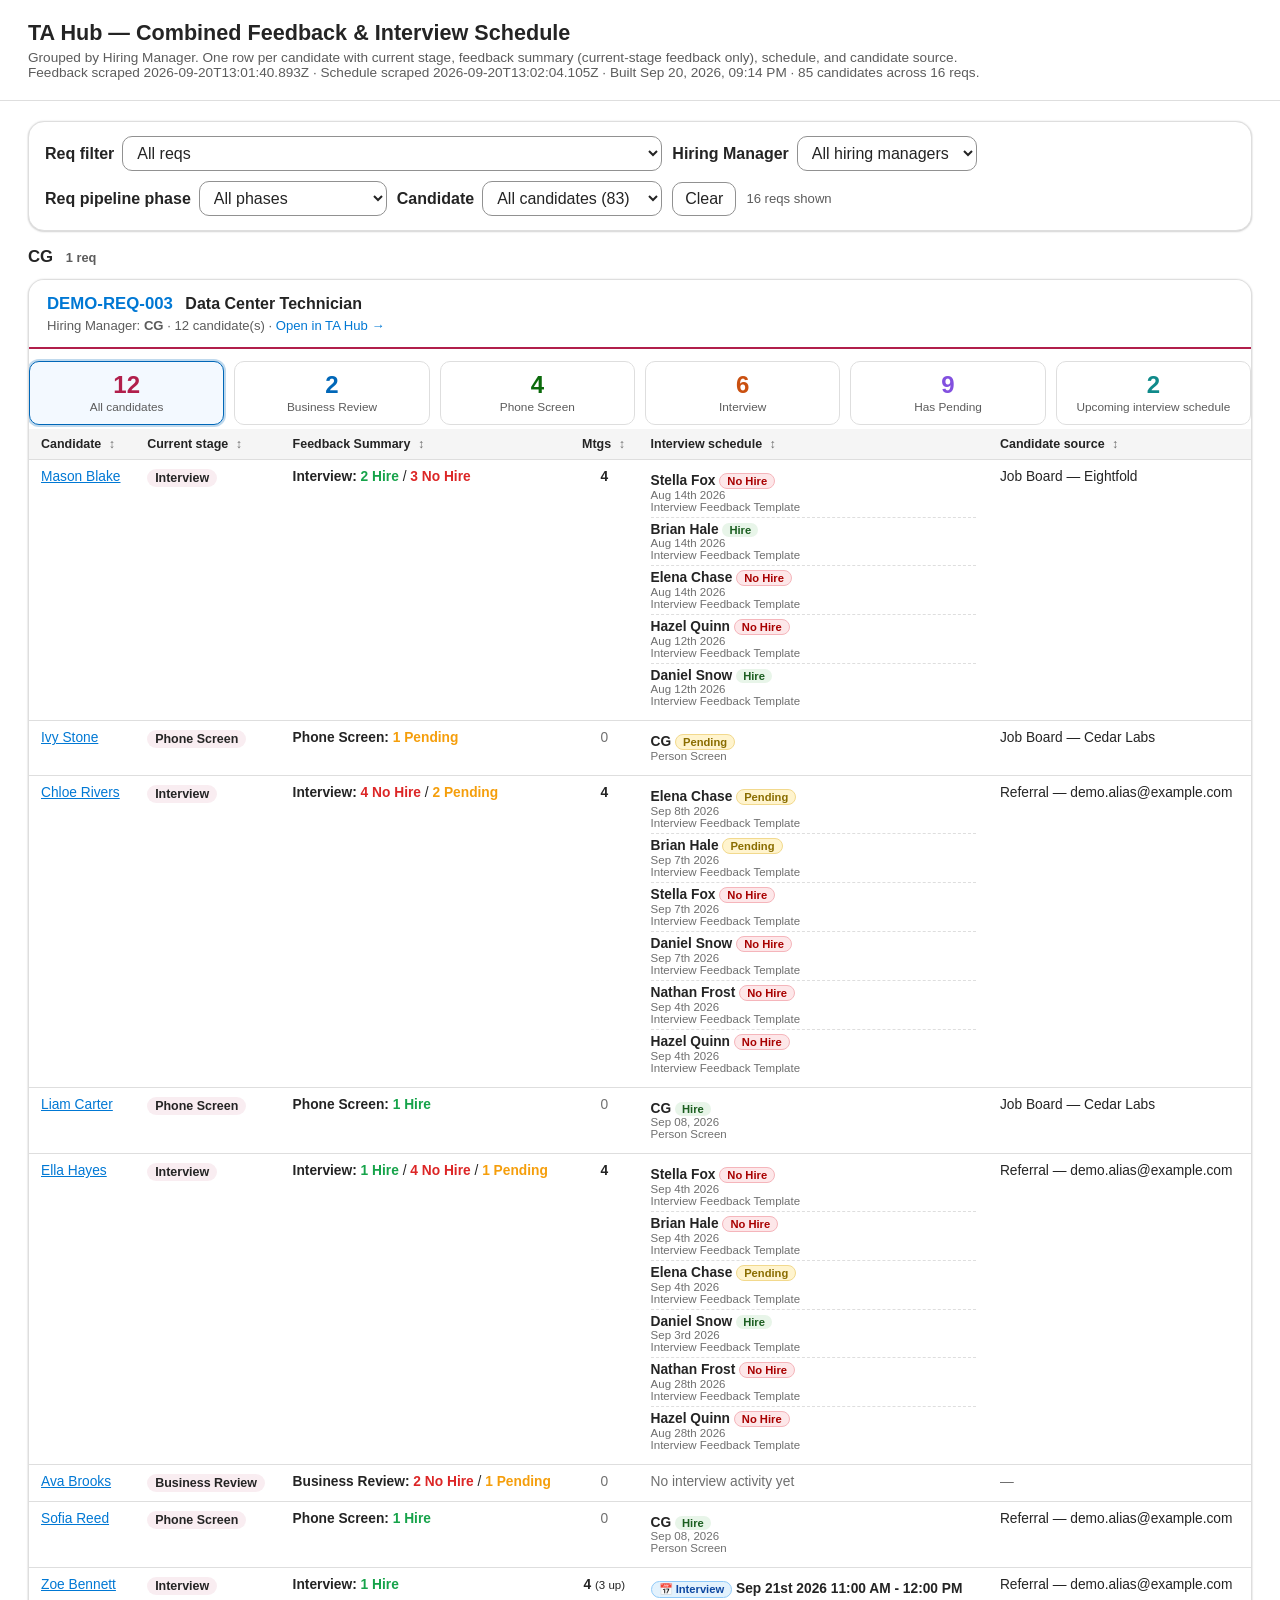
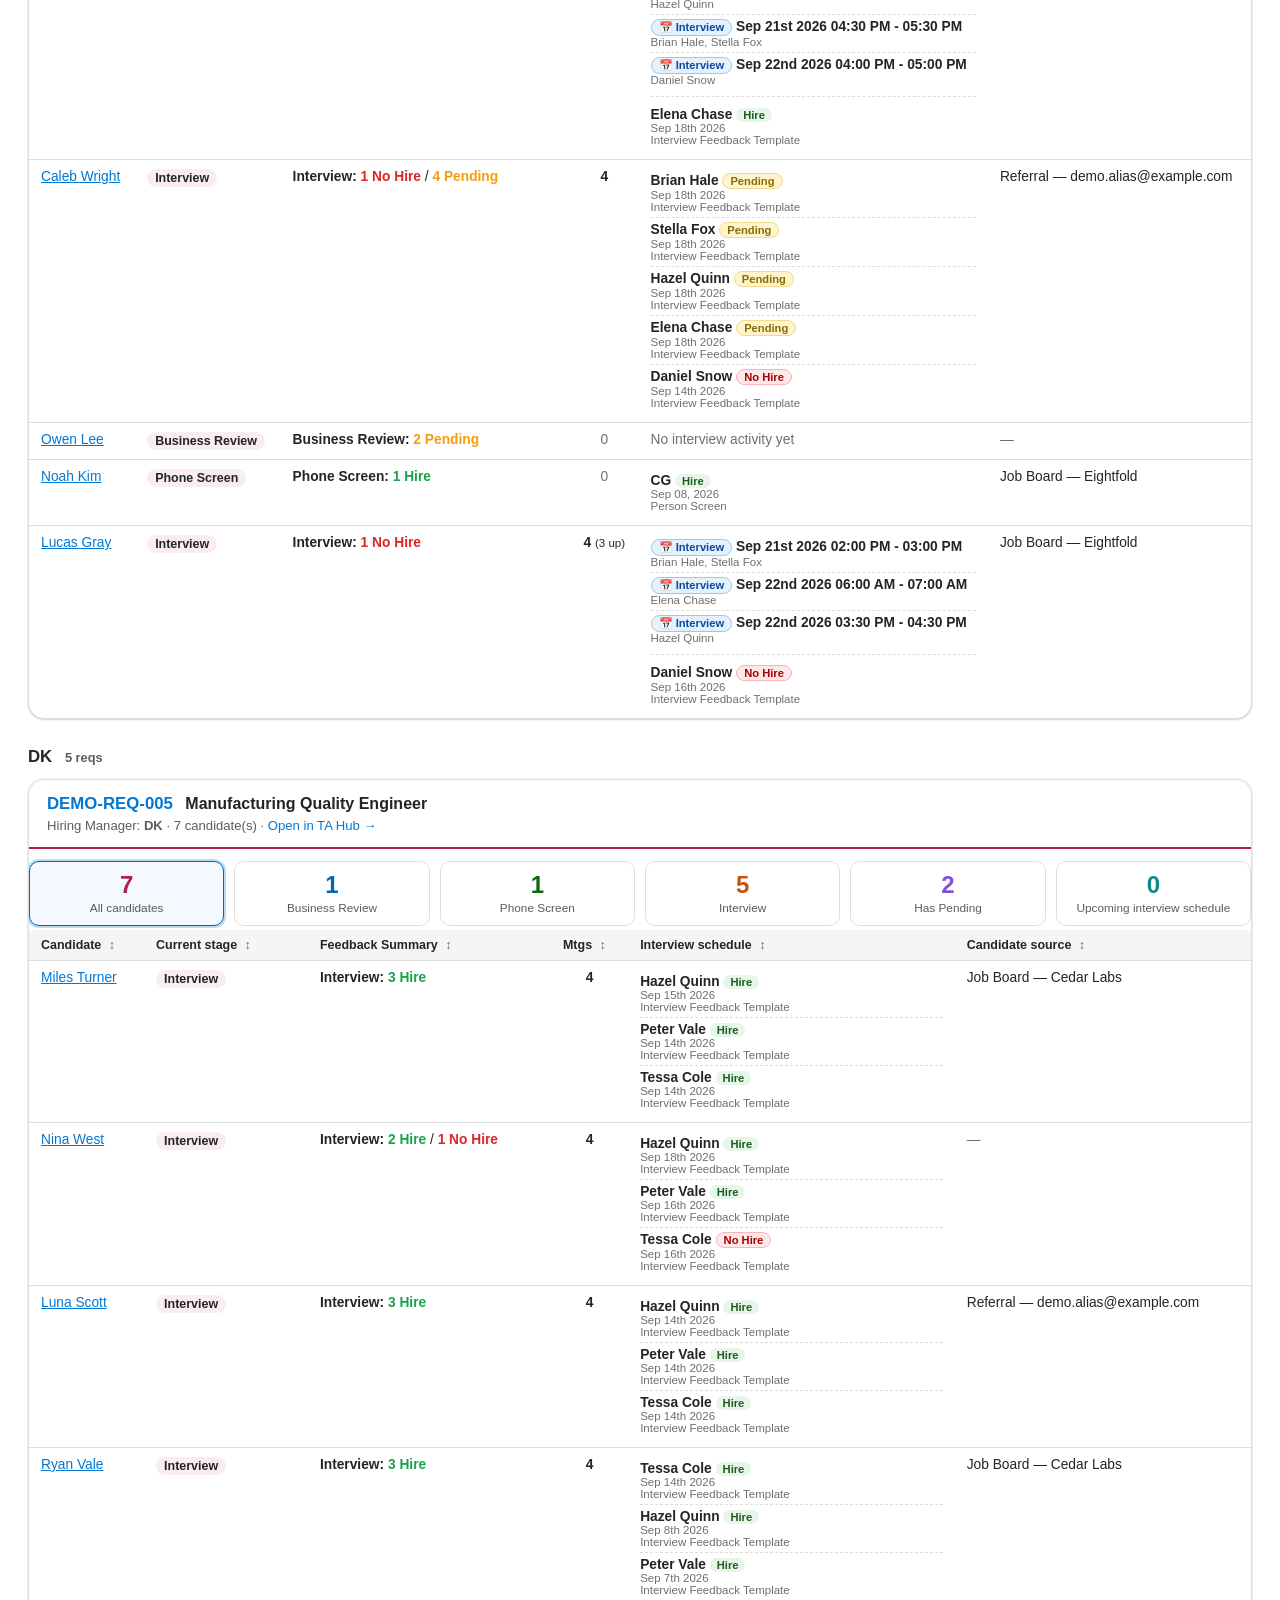
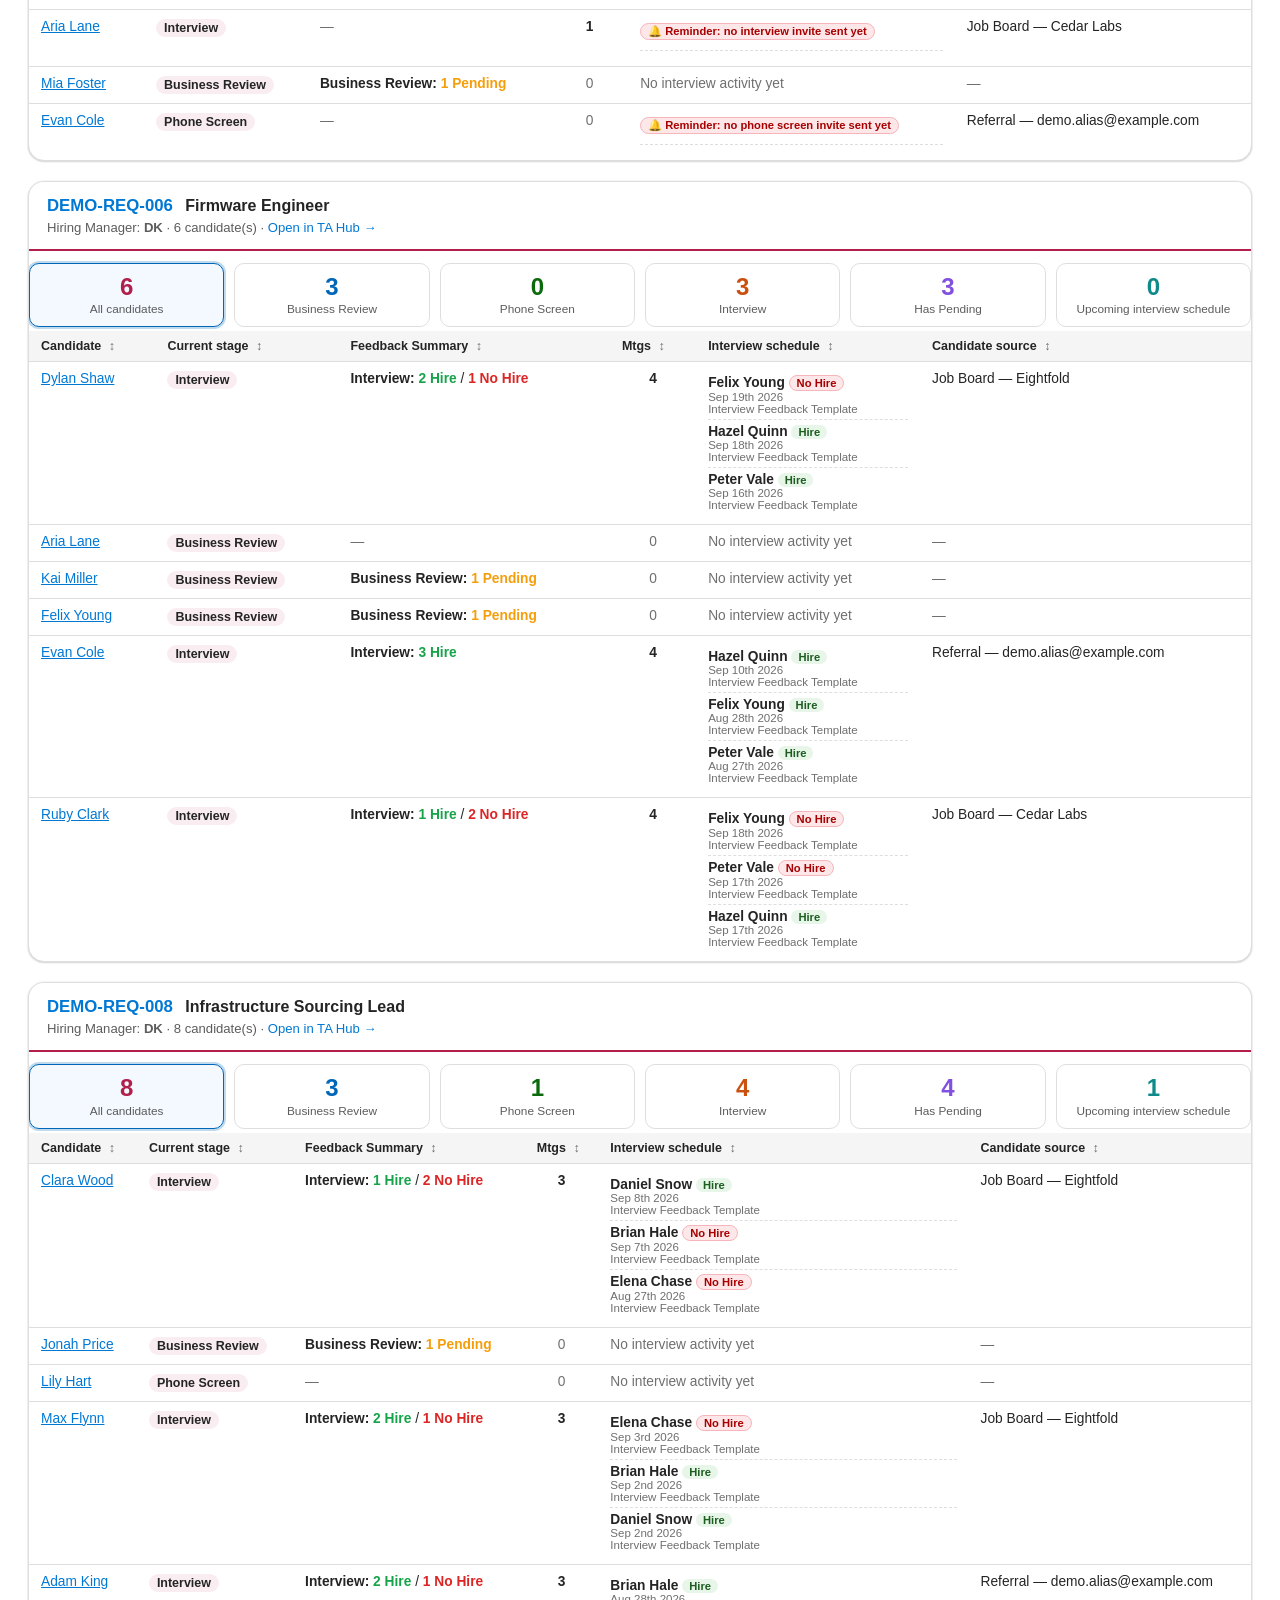
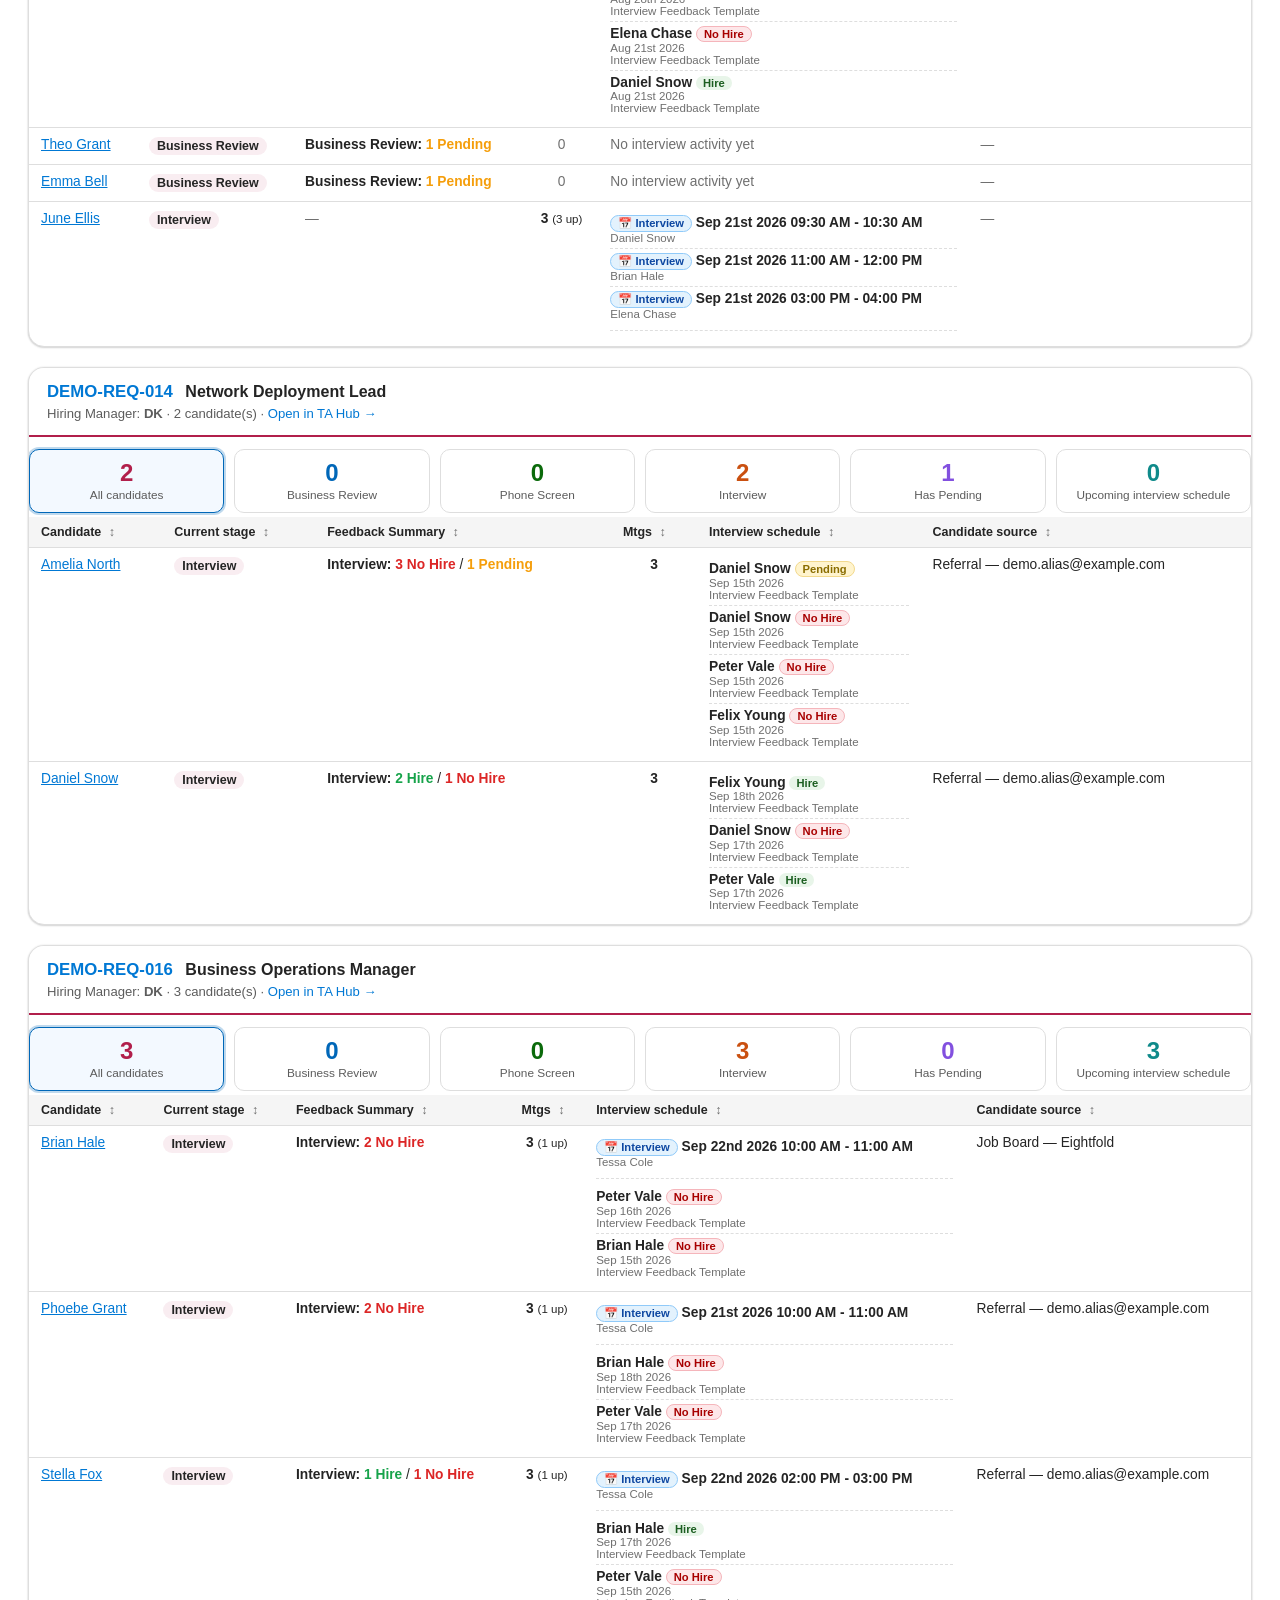
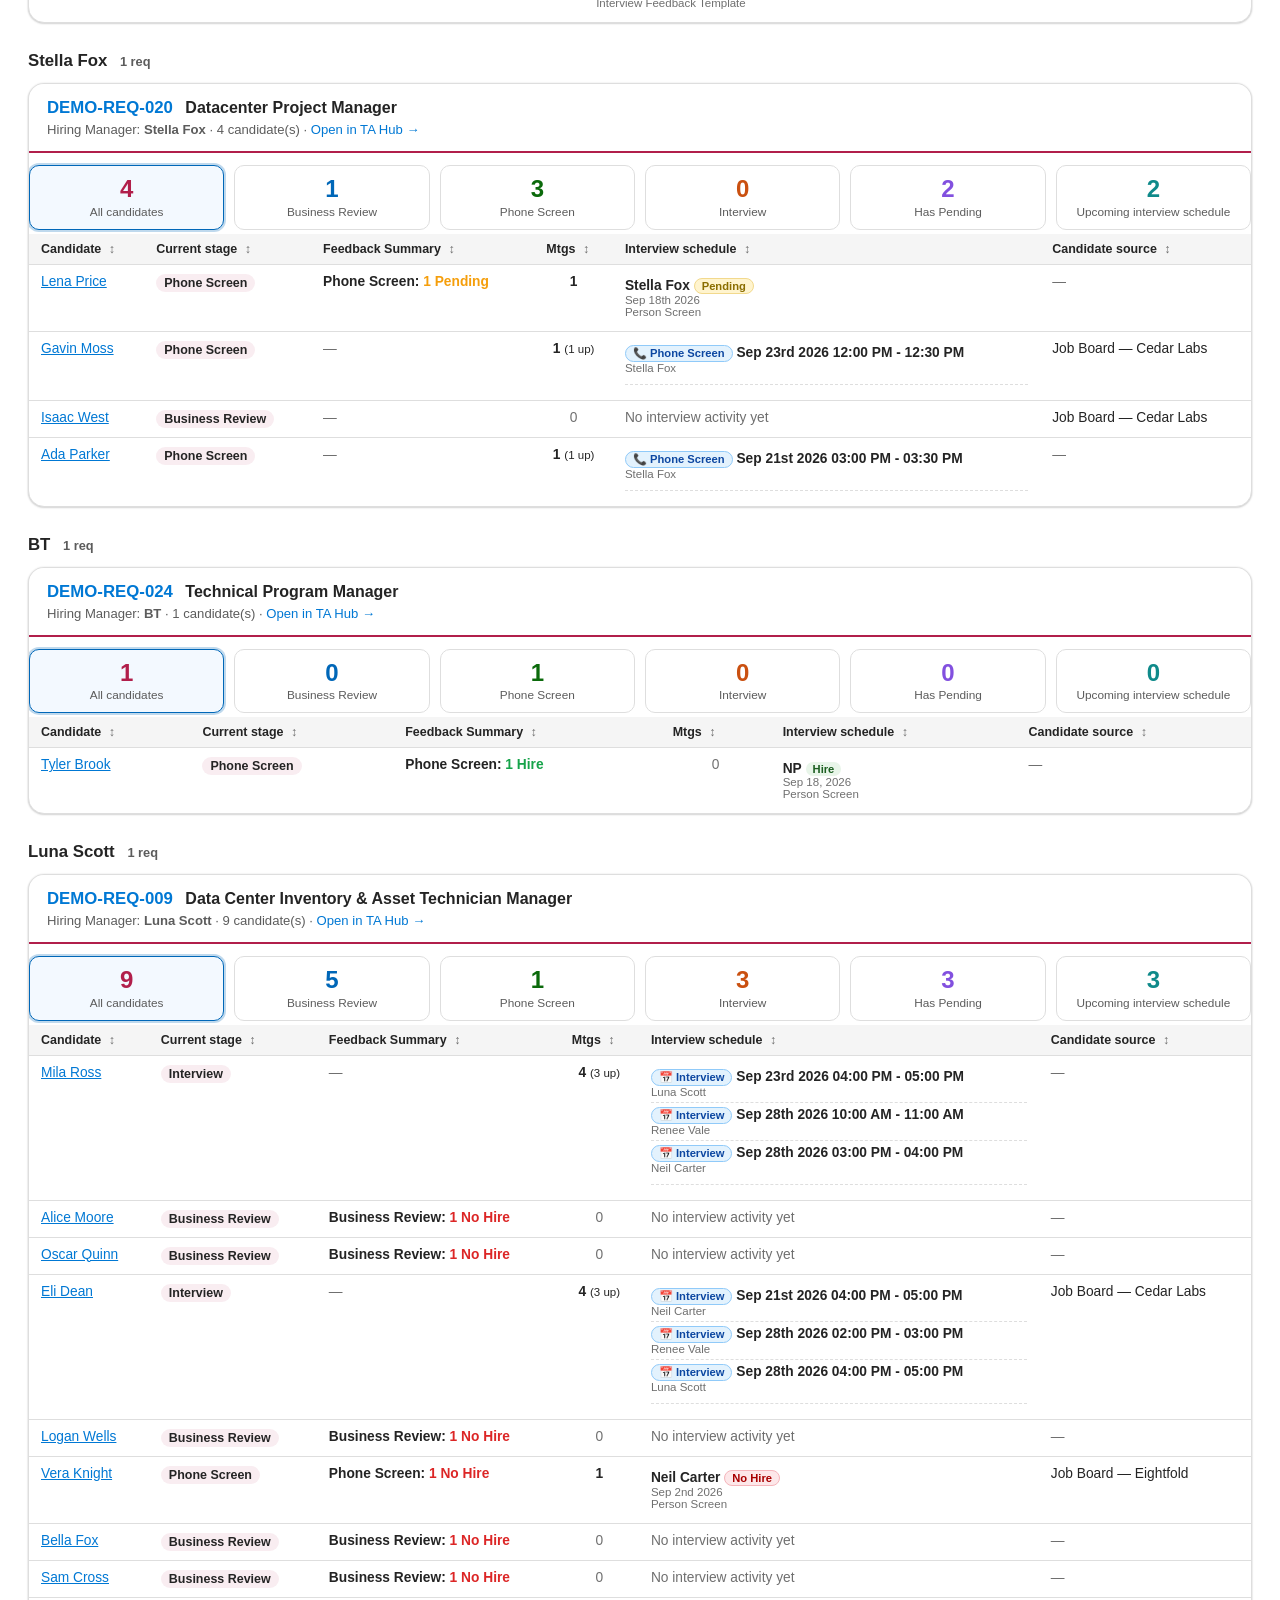
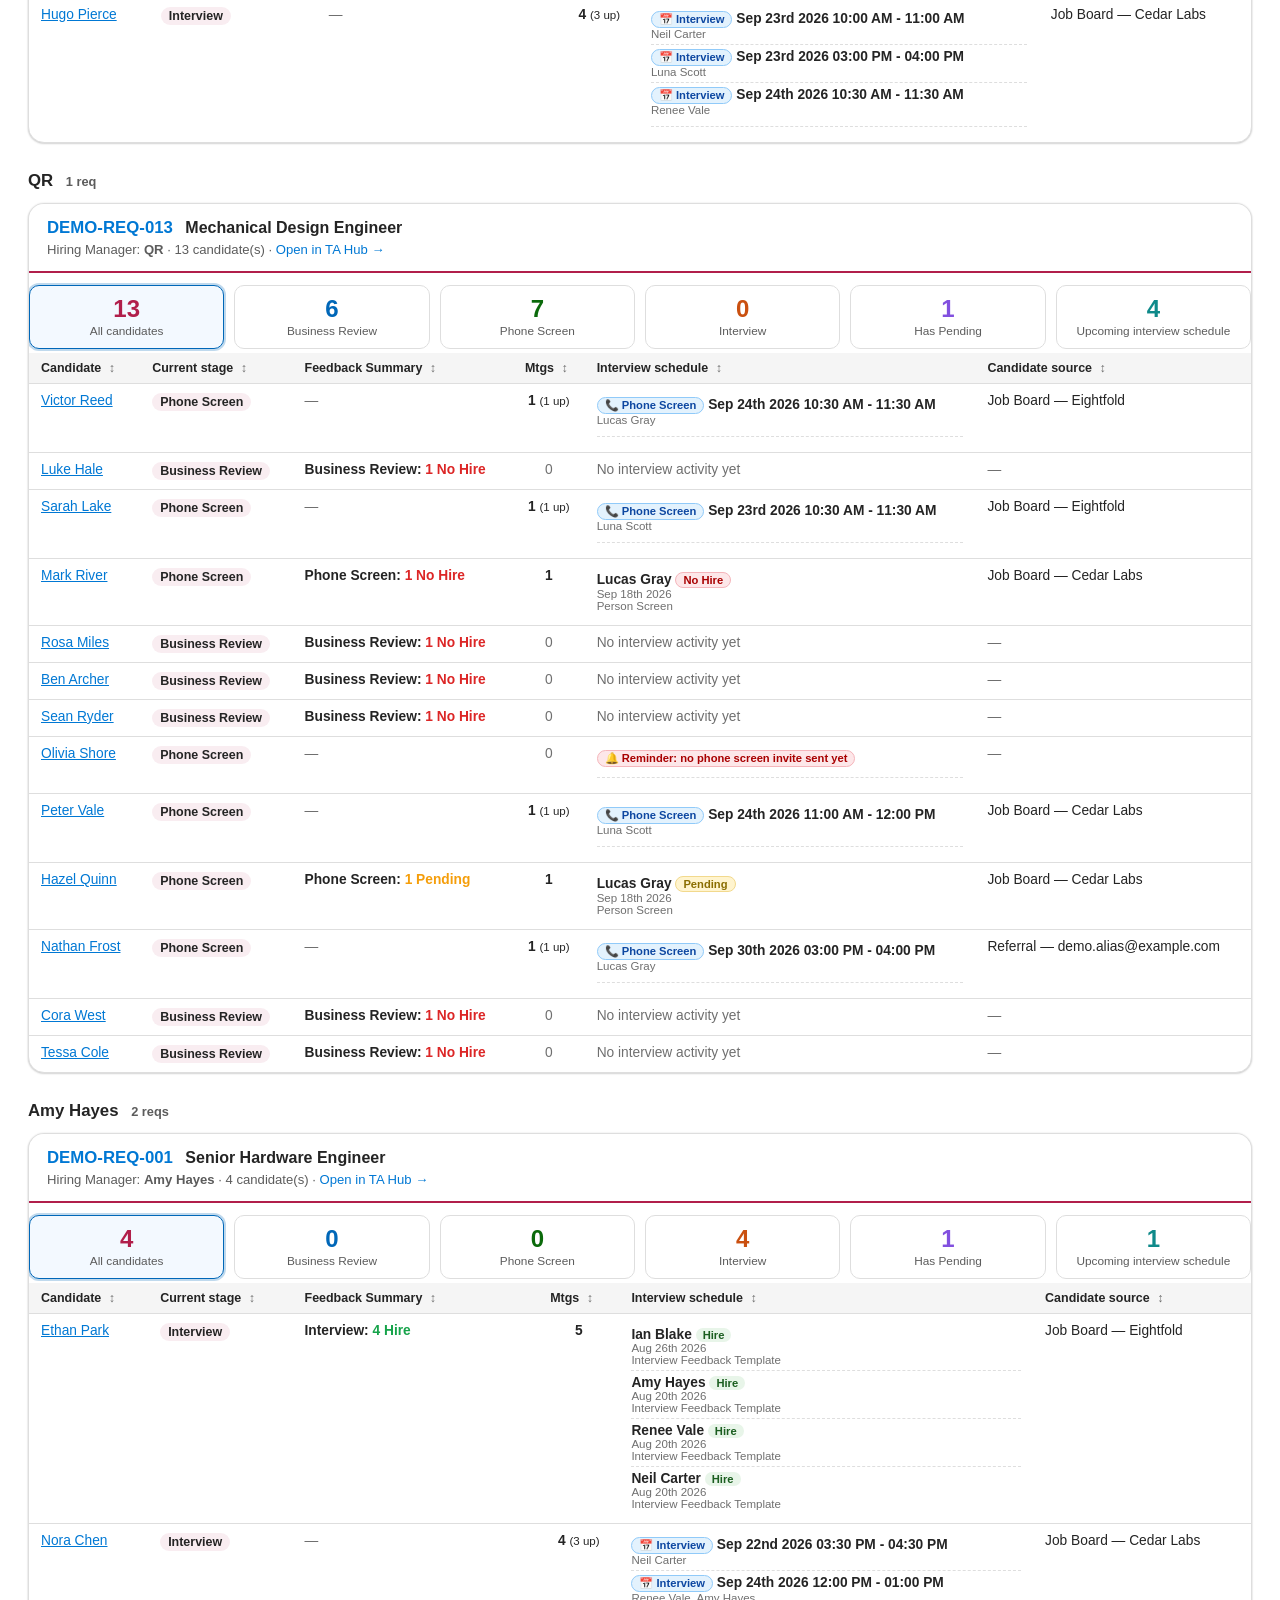
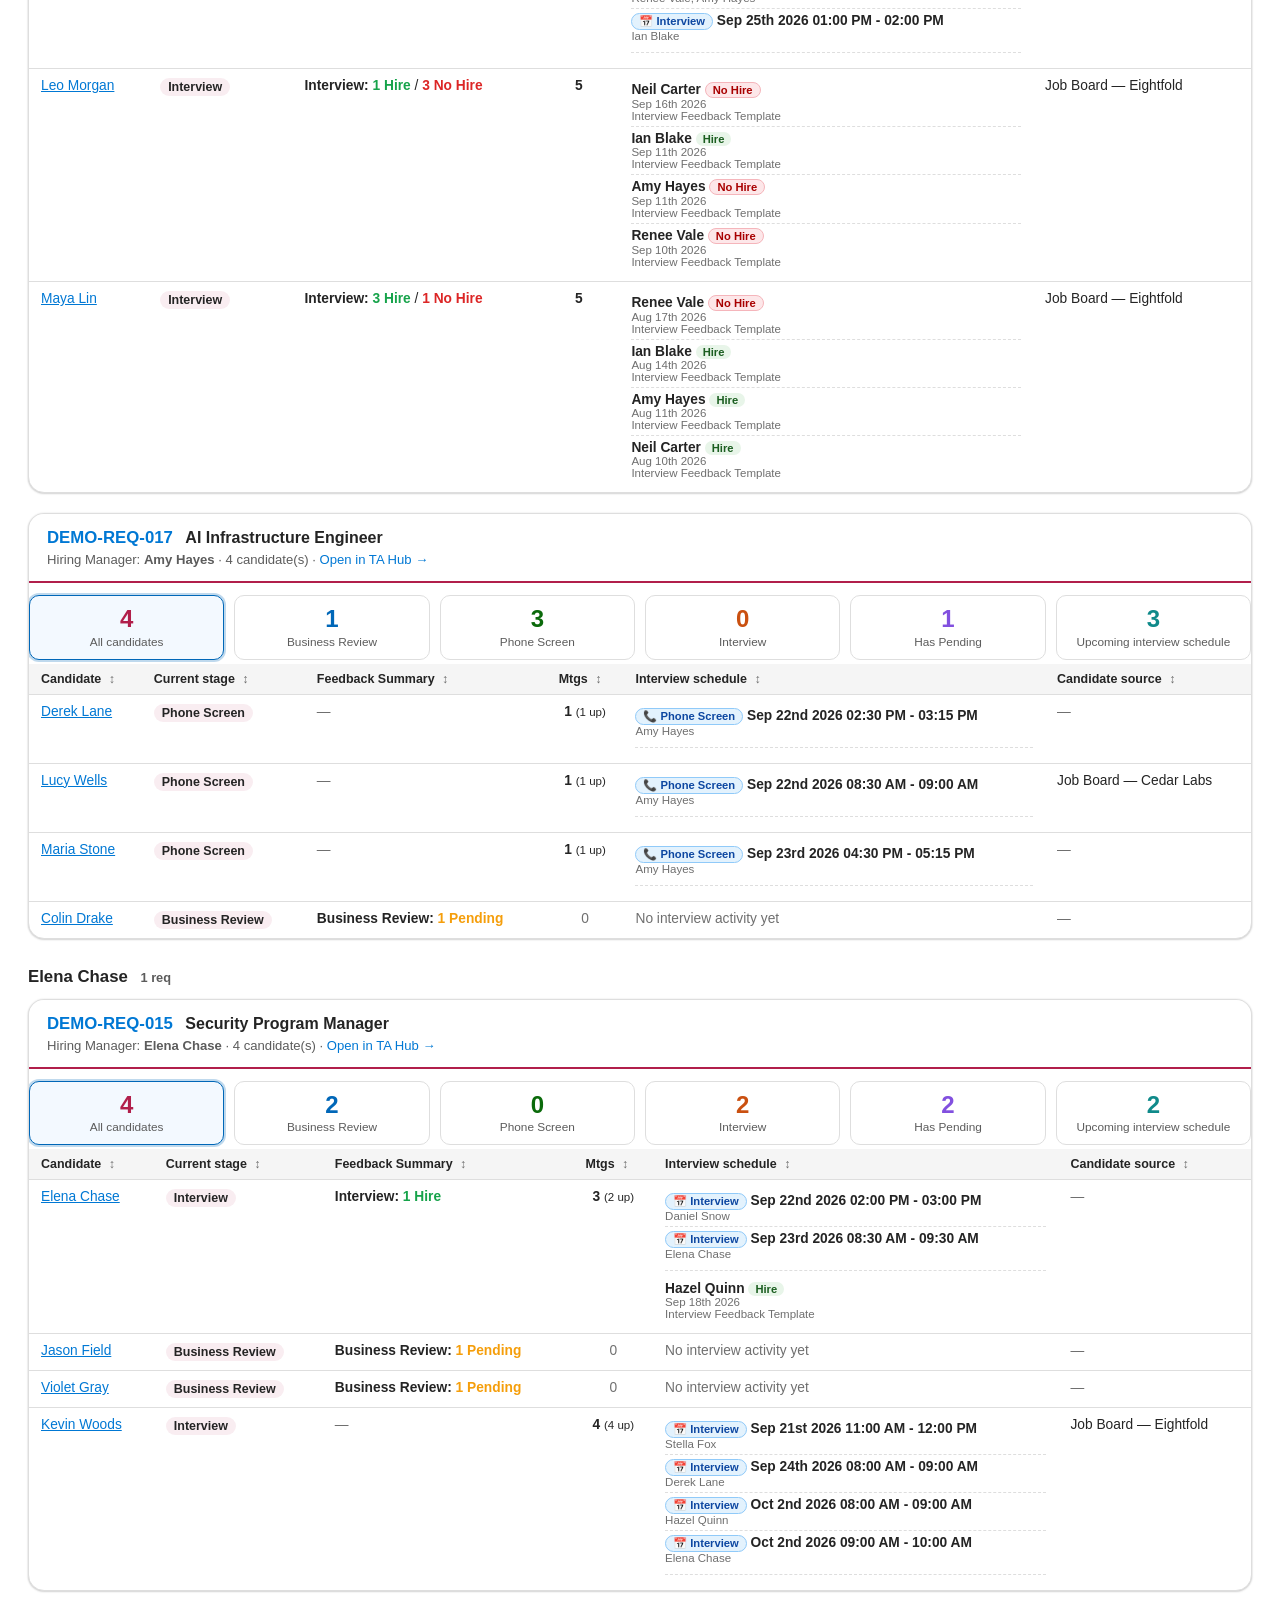
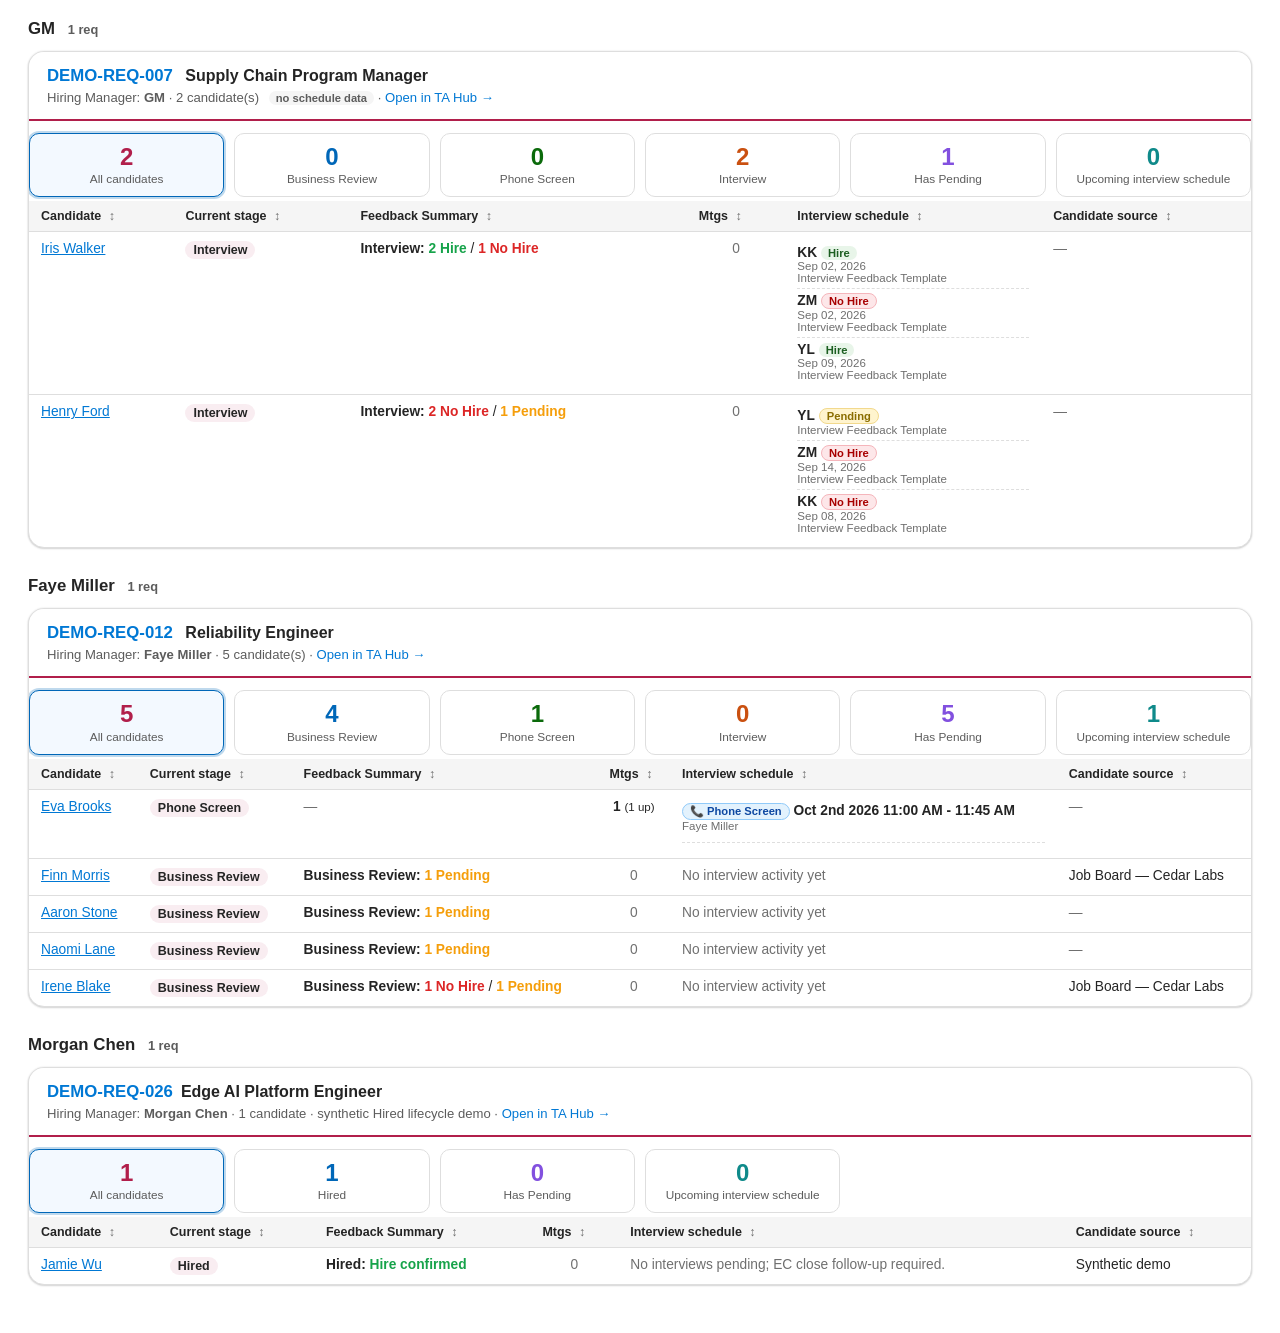
==== combined-feedback-schedule-dashboard.html @ 550f6b75 "HiringHQ TA Hub demo (synthetic data)" ====
<!DOCTYPE html>
<html lang="en"><head>
<meta charset="utf-8">
<meta name="viewport" content="width=device-width">
<script>
// Block accidental touchpad pinch-zoom (Ctrl+wheel); keyboard Ctrl +/- still works.
window.addEventListener('wheel', function(e){ if(e.ctrlKey) e.preventDefault(); }, { passive:false });
window.addEventListener('gesturestart', function(e){ e.preventDefault(); });
</script>
<title>TA Hub — Combined Feedback + Interview Schedule</title>
<style>
  :root {
    color-scheme: light;
    --cp-bg: #ffffff;
    --cp-bg-elevated: #fcfbf8;
    --cp-surface: #ffffff;
    --cp-surface-soft: #f5f5f5;
    --cp-border: #dedede;
    --cp-border-strong: #919191;
    --cp-text: #242424;
    --cp-text-muted: #5c5c5c;
    --cp-text-soft: #6f6f6f;
    --cp-accent: #b11f4b;
    --cp-accent-hover: #9a1a41;
    --cp-accent-soft: rgba(177, 31, 75, 0.08);
    --cp-accent-fg: #ffffff;
    --cp-success: #16a34a;
    --cp-danger: #dc2626;
    --cp-warning: #f59e0b;
    --cp-link: #0078d4;
    --cp-shadow: 0 18px 48px rgba(0, 0, 0, 0.12);
    --cp-overlay: rgba(255, 255, 255, 0.8);
    --cp-panel: rgba(255, 255, 255, 0.86);
    --cp-panel-strong: rgba(255, 255, 255, 0.96);
    --cp-sheen: rgba(255, 255, 255, 0.55);
    --cp-highlight: rgba(177, 31, 75, 0.12);
  }
  html[data-theme="dark"] {
    color-scheme: dark;
    --cp-bg: #3d3b3a;
    --cp-bg-elevated: #343231;
    --cp-surface: #292929;
    --cp-surface-soft: #2e2e2e;
    --cp-border: #474747;
    --cp-border-strong: #5f5f5f;
    --cp-text: #dedede;
    --cp-text-muted: #919191;
    --cp-text-soft: #b0b0b0;
    --cp-accent: #fd8ea1;
    --cp-accent-hover: #fb7b91;
    --cp-accent-soft: rgba(253, 142, 161, 0.14);
    --cp-accent-fg: #1a1a1a;
    --cp-success: #4ade80;
    --cp-danger: #f87171;
    --cp-warning: #fbbf24;
    --cp-link: #4da6ff;
    --cp-shadow: 0 18px 48px rgba(0, 0, 0, 0.32);
    --cp-overlay: rgba(41, 41, 41, 0.88);
    --cp-panel: rgba(41, 41, 41, 0.72);
    --cp-panel-strong: rgba(41, 41, 41, 0.96);
    --cp-sheen: rgba(255, 255, 255, 0.04);
    --cp-highlight: rgba(253, 142, 161, 0.12);
  }
  *{box-sizing:border-box}
  body{margin:0;font-family:"Segoe UI", Aptos, Calibri, -apple-system, BlinkMacSystemFont, sans-serif;color:var(--cp-text);background:var(--cp-bg);}
  header.top{padding:20px 28px;background:var(--cp-surface);border-bottom:1px solid var(--cp-border);}
  header.top h1{margin:0;font-size:1.35rem;}
  header.top .sub{color:var(--cp-text-muted);font-size:.85rem;margin-top:4px;}
  .legend{display:flex;flex-wrap:wrap;gap:10px;margin-top:12px;}
  .lg{font-size:.8rem;padding:4px 10px;border-radius:0.625rem;border:1px solid var(--cp-border);background:var(--cp-surface);}
  .lg b{margin-left:4px;}
  main{padding:20px 28px;max-width:none;margin:0;}
  .filters{display:flex;align-items:center;gap:10px;margin-bottom:16px;padding:14px 16px;background:var(--cp-surface);border:1px solid var(--cp-border);border-radius:16px;box-shadow:0 0 2px rgba(0,0,0,0.12), 0 1px 2px rgba(0,0,0,0.14);flex-wrap:wrap;}
  .filters label{font-weight:700;color:var(--cp-text);}
  .filter-group{display:inline-flex;align-items:center;gap:8px;white-space:nowrap;}
  .filters select{min-width:180px;max-width:100%;padding:7px 10px;border:1px solid var(--cp-border-strong);border-radius:0.625rem;background:var(--cp-surface);color:var(--cp-text);font:inherit;}
  .filter-clear{padding:7px 12px;border:1px solid var(--cp-border-strong);border-radius:0.625rem;background:var(--cp-surface);color:var(--cp-text);font:inherit;cursor:pointer;}
  .filter-count{color:var(--cp-text-muted);font-size:.82rem;}
  .hm-section{margin-bottom:28px;}
  .hm-section h2{margin:0 0 12px;font-size:1.05rem;color:var(--cp-text);}
  .hm-section h2 span{font-size:.8rem;color:var(--cp-text-muted);font-weight:600;margin-left:8px;}
  .req-card{background:var(--cp-surface);border:1px solid var(--cp-border);border-radius:16px;margin-bottom:20px;overflow:hidden;box-shadow:0 0 2px rgba(0,0,0,0.12), 0 1px 2px rgba(0,0,0,0.14);}
  .req-head{padding:14px 18px;border-bottom:2px solid var(--cp-accent);background:var(--cp-panel-strong);}
  .req-id{font-weight:800;color:var(--cp-link);font-size:1.05rem;margin-right:8px;}
  .req-pos{font-weight:600;}
  .req-meta{color:var(--cp-text-muted);font-size:.82rem;margin-top:4px;}
  .req-meta a{color:var(--cp-link);text-decoration:none;}
  table.cmb{width:100%;border-collapse:collapse;font-size:.86rem;}
  table.cmb th{text-align:left;background:var(--cp-surface-soft);color:var(--cp-text);font-size:.78rem;padding:8px 12px;border-bottom:1px solid var(--cp-border);}
  table.cmb td{padding:9px 12px;border-bottom:1px solid var(--cp-border);vertical-align:top;}
  table.cmb tr:last-child td{border-bottom:none;}
  .sort-btn{appearance:none;border:0;background:transparent;color:inherit;font:inherit;font-weight:700;text-align:left;padding:0;cursor:pointer;}
  .sort-btn:hover,.sort-btn:focus{color:var(--cp-accent);outline:none;}
  .sort-mark{color:var(--cp-text-soft);font-weight:700;margin-left:4px;}
  .sort-btn[aria-sort="ascending"] .sort-mark,.sort-btn[aria-sort="descending"] .sort-mark{color:var(--cp-accent);}
  .stage-pill{display:inline-block;padding:2px 8px;border-radius:0.625rem;background:var(--cp-accent-soft);color:var(--cp-text);font-size:.78rem;font-weight:700;}
  .req-tiles{display:grid;grid-template-columns:repeat(6,1fr);gap:10px;margin:12px 0 4px;}
  .tile{border:1px solid var(--cp-border);border-radius:0.625rem;background:var(--cp-surface);padding:10px 12px;text-align:center;font:inherit;cursor:pointer;transition:box-shadow .12s,border-color .12s,transform .05s;}
  .tile:hover{border-color:var(--cp-text-muted);box-shadow:0 2px 6px rgba(0,0,0,.08);}
  .tile:active{transform:translateY(1px);}
  .tile.is-active{border-color:#0067b8;box-shadow:0 0 0 2px rgba(0,103,184,.25);background:#f3f9ff;}
  .tile-n{font-size:1.5rem;font-weight:800;line-height:1.1;}
  .tile-l{font-size:.74rem;color:var(--cp-text-muted);margin-top:2px;}
  .t-all .tile-n{color:#b11f4b;} .t-br .tile-n{color:#0067b8;} .t-ps .tile-n{color:#0b6a0b;} .t-iv .tile-n{color:#ca5010;} .t-pd .tile-n{color:#8250df;} .t-up .tile-n{color:#0f8a8a;}
  @media (max-width:700px){
    .req-tiles{grid-template-columns:repeat(2,1fr);}
    /* Let the 6-column candidate table scroll horizontally inside its card instead of
       overflowing the whole page; shrink text + padding so more fits on a phone. */
    .req-card{overflow-x:auto;}
    table.cmb{font-size:.78rem;min-width:640px;}
    table.cmb th{padding:6px 8px;}
    table.cmb td{padding:6px 8px;}
    .filters{gap:6px;padding:10px 12px;}
    .filters select{min-width:140px;}
    main{padding:0 8px;}
  }
  .ctr{text-align:center;}
  .muted{color:var(--cp-text-soft);}
  .tiny{font-size:.72rem;}
  a{color:var(--cp-link);}
  .v-hire{color:var(--cp-success);font-weight:700;}
  .v-nohire{color:var(--cp-danger);font-weight:700;}
  .v-pending{color:var(--cp-warning);font-weight:700;}
  .v-check{color:var(--cp-accent);font-weight:700;}
  .badge{display:inline-block;border-radius:0.625rem;padding:1px 7px;font-size:.7rem;font-weight:700;}
  .b-up{background:var(--cp-accent-soft);color:var(--cp-success);}
  .b-past{background:var(--cp-accent-soft);color:var(--cp-warning);}
  .b-pend{background:#fff4ce;color:#8a6d00;border:1px solid #f2d98d;}
  .b-pend-note{color:#8a6d00;font-weight:700;}
  .b-noschd{background:var(--cp-surface-soft);color:var(--cp-text-muted);margin-left:6px;}
  .sch-line{padding:2px 0;}
  .mini-list{list-style:none;margin:0;padding:0;}
  .mini-list li{padding:4px 0;}
  .mini-list li + li{border-top:1px dashed var(--cp-border);}
  .small{font-size:.72rem;}
  .sch-line + .sch-line{border-top:1px dashed var(--cp-border);}
</style></head>
<body>
<header class="top">
  <h1>TA Hub — Combined Feedback &amp; Interview Schedule</h1>
  <div class="sub">Grouped by Hiring Manager. One row per candidate with current stage, feedback summary (current-stage feedback only), schedule, and candidate source.<br>
  Feedback scraped 2026-09-20T13:01:40.893Z · Schedule scraped 2026-09-20T13:02:04.105Z · Built Sep 20, 2026, 09:14 PM · 85 candidates across 16 reqs.</div>
</header>
<main>
  <div class="filters">
    <span class="filter-group"><label for="reqFilter">Req filter</label>
    <select id="reqFilter">
      <option value="all">All reqs</option>
      <option value="DEMO-REQ-001">DEMO-REQ-001 - Senior Hardware Engineer</option><option value="DEMO-REQ-003">DEMO-REQ-003 - Data Center Technician</option><option value="DEMO-REQ-005">DEMO-REQ-005 - Manufacturing Quality Engineer</option><option value="DEMO-REQ-006">DEMO-REQ-006 - Firmware Engineer</option><option value="DEMO-REQ-007">DEMO-REQ-007 - Supply Chain Program Manager</option><option value="DEMO-REQ-008">DEMO-REQ-008 - Infrastructure Sourcing Lead</option><option value="DEMO-REQ-009">DEMO-REQ-009 - Data Center Inventory &amp; Asset Technician Manager</option><option value="DEMO-REQ-012">DEMO-REQ-012 - Reliability Engineer</option><option value="DEMO-REQ-013">DEMO-REQ-013 - Mechanical Design Engineer</option><option value="DEMO-REQ-014">DEMO-REQ-014 - Network Deployment Lead</option><option value="DEMO-REQ-015">DEMO-REQ-015 - Security Program Manager</option><option value="DEMO-REQ-016">DEMO-REQ-016 - Business Operations Manager</option><option value="DEMO-REQ-017">DEMO-REQ-017 - AI Infrastructure Engineer</option><option value="DEMO-REQ-020">DEMO-REQ-020 - Datacenter Project Manager</option><option value="DEMO-REQ-024">DEMO-REQ-024 - Technical Program Manager</option>
      <option value="DEMO-REQ-026">DEMO-REQ-026 - Edge AI Platform Engineer</option>
    </select></span>
    <span class="filter-group"><label for="hmFilter">Hiring Manager</label>
    <select id="hmFilter">
      <option value="all">All hiring managers</option>
      <option value="CG">CG</option><option value="DK">DK</option><option value="Stella Fox">Stella Fox</option><option value="BT">BT</option><option value="Luna Scott">Luna Scott</option><option value="QR">QR</option><option value="Amy Hayes">Amy Hayes</option><option value="Elena Chase">Elena Chase</option><option value="GM">GM</option><option value="Faye Miller">Faye Miller</option>
      <option value="Morgan Chen">Morgan Chen</option>
    </select></span>
    <span class="filter-group"><label for="phaseFilter">Req pipeline phase</label>
    <select id="phaseFilter">
      <option value="">All phases</option>
      <option value="Business Review" data-label="Business Review">Business Review (0)</option>
      <option value="Phone Screen" data-label="Phone Screen">Phone Screen (5)</option>
      <option value="Interview" data-label="Interview">Interview (9)</option>
      <option value="Offer" data-label="Offer">Offer (1)</option>
      <option value="Hired" data-label="Hired">Hired (1)</option>
</select></span>
    <span class="filter-group"><label for="candidateFilter">Candidate</label>
    <select id="candidateFilter">
      <option value="all">All candidates</option>
    </select></span>
    <button type="button" id="candidateClear" class="filter-clear">Clear</button>
    <span class="filter-count" id="filterCount">15 reqs shown</span>
  </div>
<section class="hm-section" data-hm-section="CG">
    <h2>CG <span>1 req</span></h2>
    <section class="req-card" data-req-id="DEMO-REQ-003" data-hm="CG" data-phase="Interview">
    <div class="req-head">
      <div>
        <span class="req-id">DEMO-REQ-003</span>
        <span class="req-pos">Data Center Technician</span>
      </div>
      <div class="req-meta">Hiring Manager: <strong>CG</strong> · 12 candidate(s)
        
        
        · <a href="#demo-link" target="_blank">Open in TA Hub →</a></div>
    </div>
    <div class="req-tiles">
      <button type="button" class="tile t-all is-active" data-filter="all"><div class="tile-n">12</div><div class="tile-l">All candidates</div></button>
      <button type="button" class="tile t-br" data-filter="stage:Business Review"><div class="tile-n">2</div><div class="tile-l">Business Review</div></button>
      <button type="button" class="tile t-ps" data-filter="stage:Phone Screen"><div class="tile-n">4</div><div class="tile-l">Phone Screen</div></button>
      <button type="button" class="tile t-iv" data-filter="stage:Interview"><div class="tile-n">6</div><div class="tile-l">Interview</div></button>
      <button type="button" class="tile t-pd" data-filter="pending"><div class="tile-n">9</div><div class="tile-l">Has Pending</div></button>
      <button type="button" class="tile t-up" data-filter="upcoming" title="Candidates with at least one meeting scheduled in the future"><div class="tile-n">2</div><div class="tile-l">Upcoming interview schedule</div></button>
    </div>
    <table class="cmb">
      <thead><tr>
        <th><button type="button" class="sort-btn" data-sort-key="candidate">Candidate <span class="sort-mark">↕</span></button></th>
        <th><button type="button" class="sort-btn" data-sort-key="stage">Current stage <span class="sort-mark">↕</span></button></th>
        <th><button type="button" class="sort-btn" data-sort-key="feedback">Feedback Summary <span class="sort-mark">↕</span></button></th>
        <th class="ctr"><button type="button" class="sort-btn" data-sort-key="mtgs">Mtgs <span class="sort-mark">↕</span></button></th>
        <th><button type="button" class="sort-btn" data-sort-key="schedule">Interview schedule <span class="sort-mark">↕</span></button></th>
        <th><button type="button" class="sort-btn" data-sort-key="source">Candidate source <span class="sort-mark">↕</span></button></th>
      </tr></thead>
      <tbody><tr data-sort-candidate="Mason Blake" data-sort-stage="Interview" data-stage="Interview" data-has-pending="0" data-awaiting="0" data-upcoming="0" data-sort-feedback="Interview 3 2 0 0" data-sort-mtgs="4" data-sort-schedule="1786687200000" data-sort-source="job board — eightfold">
      <td><a href="#demo-link" target="_blank">Mason Blake</a></td>
      <td><span class="stage-pill">Interview</span></td>
      <td><strong>Interview:</strong> <span class="v-hire">2 Hire</span> / <span class="v-nohire">3 No Hire</span></td>
      <td class="ctr"><strong>4</strong></td>
      <td><ul class="mini-list"><li><strong>Stella Fox</strong> <span class="badge" style="background:#fde7e9;color:#a80000;border:1px solid #f5b5bb;">No Hire</span><div class="muted small">Aug 14th 2026</div><div class="muted small">Interview Feedback Template</div></li><li><strong>Brian Hale</strong> <span class="badge" style="background:#e8f5e9;color:#1b5e20;">Hire</span><div class="muted small">Aug 14th 2026</div><div class="muted small">Interview Feedback Template</div></li><li><strong>Elena Chase</strong> <span class="badge" style="background:#fde7e9;color:#a80000;border:1px solid #f5b5bb;">No Hire</span><div class="muted small">Aug 14th 2026</div><div class="muted small">Interview Feedback Template</div></li><li><strong>Hazel Quinn</strong> <span class="badge" style="background:#fde7e9;color:#a80000;border:1px solid #f5b5bb;">No Hire</span><div class="muted small">Aug 12th 2026</div><div class="muted small">Interview Feedback Template</div></li><li><strong>Daniel Snow</strong> <span class="badge" style="background:#e8f5e9;color:#1b5e20;">Hire</span><div class="muted small">Aug 12th 2026</div><div class="muted small">Interview Feedback Template</div></li></ul></td>
      <td>Job Board — Eightfold</td>
    </tr>
<tr data-sort-candidate="Ivy Stone" data-sort-stage="Phone Screen" data-stage="Phone Screen" data-has-pending="1" data-awaiting="0" data-upcoming="0" data-sort-feedback="Phone Screen 0 0 1 0" data-sort-mtgs="0" data-sort-schedule="0" data-sort-source="job board — linkedin">
      <td><a href="#demo-link" target="_blank">Ivy Stone</a></td>
      <td><span class="stage-pill">Phone Screen</span></td>
      <td><strong>Phone Screen:</strong> <span class="v-pending">1 Pending</span></td>
      <td class="ctr"><span class="muted">0</span></td>
      <td><ul class="mini-list"><li><strong>CG</strong> <span class="badge" style="background:#fff4ce;color:#8a6d00;border:1px solid #f2d98d;">Pending</span><div class="muted small"></div><div class="muted small">Person Screen</div></li></ul></td>
      <td>Job Board — Cedar Labs</td>
    </tr>
<tr data-sort-candidate="Chloe Rivers" data-sort-stage="Interview" data-stage="Interview" data-has-pending="1" data-awaiting="0" data-upcoming="0" data-sort-feedback="Interview 4 0 2 0" data-sort-mtgs="4" data-sort-schedule="1788829200000" data-sort-source="referral demo.alias@example.com">
      <td><a href="#demo-link" target="_blank">Chloe Rivers</a></td>
      <td><span class="stage-pill">Interview</span></td>
      <td><strong>Interview:</strong> <span class="v-nohire">4 No Hire</span> / <span class="v-pending">2 Pending</span></td>
      <td class="ctr"><strong>4</strong></td>
      <td><ul class="mini-list"><li><strong>Elena Chase</strong> <span class="badge" style="background:#fff4ce;color:#8a6d00;border:1px solid #f2d98d;">Pending</span><div class="muted small">Sep 8th 2026</div><div class="muted small">Interview Feedback Template</div></li><li><strong>Brian Hale</strong> <span class="badge" style="background:#fff4ce;color:#8a6d00;border:1px solid #f2d98d;">Pending</span><div class="muted small">Sep 7th 2026</div><div class="muted small">Interview Feedback Template</div></li><li><strong>Stella Fox</strong> <span class="badge" style="background:#fde7e9;color:#a80000;border:1px solid #f5b5bb;">No Hire</span><div class="muted small">Sep 7th 2026</div><div class="muted small">Interview Feedback Template</div></li><li><strong>Daniel Snow</strong> <span class="badge" style="background:#fde7e9;color:#a80000;border:1px solid #f5b5bb;">No Hire</span><div class="muted small">Sep 7th 2026</div><div class="muted small">Interview Feedback Template</div></li><li><strong>Nathan Frost</strong> <span class="badge" style="background:#fde7e9;color:#a80000;border:1px solid #f5b5bb;">No Hire</span><div class="muted small">Sep 4th 2026</div><div class="muted small">Interview Feedback Template</div></li><li><strong>Hazel Quinn</strong> <span class="badge" style="background:#fde7e9;color:#a80000;border:1px solid #f5b5bb;">No Hire</span><div class="muted small">Sep 4th 2026</div><div class="muted small">Interview Feedback Template</div></li></ul></td>
      <td>Referral — demo.alias@example.com</td>
    </tr>
<tr data-sort-candidate="Liam Carter" data-sort-stage="Phone Screen" data-stage="Phone Screen" data-has-pending="0" data-awaiting="0" data-upcoming="0" data-sort-feedback="Phone Screen 0 1 0 0" data-sort-mtgs="0" data-sort-schedule="0" data-sort-source="job board — linkedin">
      <td><a href="#demo-link" target="_blank">Liam Carter</a></td>
      <td><span class="stage-pill">Phone Screen</span></td>
      <td><strong>Phone Screen:</strong> <span class="v-hire">1 Hire</span></td>
      <td class="ctr"><span class="muted">0</span></td>
      <td><ul class="mini-list"><li><strong>CG</strong> <span class="badge" style="background:#e8f5e9;color:#1b5e20;">Hire</span><div class="muted small">Sep 08, 2026</div><div class="muted small">Person Screen</div></li></ul></td>
      <td>Job Board — Cedar Labs</td>
    </tr>
<tr data-sort-candidate="Ella Hayes" data-sort-stage="Interview" data-stage="Interview" data-has-pending="1" data-awaiting="0" data-upcoming="0" data-sort-feedback="Interview 4 1 1 0" data-sort-mtgs="4" data-sort-schedule="1788501600000" data-sort-source="referral demo.alias@example.com">
      <td><a href="#demo-link" target="_blank">Ella Hayes</a></td>
      <td><span class="stage-pill">Interview</span></td>
      <td><strong>Interview:</strong> <span class="v-hire">1 Hire</span> / <span class="v-nohire">4 No Hire</span> / <span class="v-pending">1 Pending</span></td>
      <td class="ctr"><strong>4</strong></td>
      <td><ul class="mini-list"><li><strong>Stella Fox</strong> <span class="badge" style="background:#fde7e9;color:#a80000;border:1px solid #f5b5bb;">No Hire</span><div class="muted small">Sep 4th 2026</div><div class="muted small">Interview Feedback Template</div></li><li><strong>Brian Hale</strong> <span class="badge" style="background:#fde7e9;color:#a80000;border:1px solid #f5b5bb;">No Hire</span><div class="muted small">Sep 4th 2026</div><div class="muted small">Interview Feedback Template</div></li><li><strong>Elena Chase</strong> <span class="badge" style="background:#fff4ce;color:#8a6d00;border:1px solid #f2d98d;">Pending</span><div class="muted small">Sep 4th 2026</div><div class="muted small">Interview Feedback Template</div></li><li><strong>Daniel Snow</strong> <span class="badge" style="background:#e8f5e9;color:#1b5e20;">Hire</span><div class="muted small">Sep 3rd 2026</div><div class="muted small">Interview Feedback Template</div></li><li><strong>Nathan Frost</strong> <span class="badge" style="background:#fde7e9;color:#a80000;border:1px solid #f5b5bb;">No Hire</span><div class="muted small">Aug 28th 2026</div><div class="muted small">Interview Feedback Template</div></li><li><strong>Hazel Quinn</strong> <span class="badge" style="background:#fde7e9;color:#a80000;border:1px solid #f5b5bb;">No Hire</span><div class="muted small">Aug 28th 2026</div><div class="muted small">Interview Feedback Template</div></li></ul></td>
      <td>Referral — demo.alias@example.com</td>
    </tr>
<tr data-sort-candidate="Ava Brooks" data-sort-stage="Business Review" data-stage="Business Review" data-has-pending="1" data-awaiting="0" data-upcoming="0" data-sort-feedback="Business Review 2 0 1 0" data-sort-mtgs="0" data-sort-schedule="0" data-sort-source="zz">
      <td><a href="#demo-link" target="_blank">Ava Brooks</a></td>
      <td><span class="stage-pill">Business Review</span></td>
      <td><strong>Business Review:</strong> <span class="v-nohire">2 No Hire</span> / <span class="v-pending">1 Pending</span></td>
      <td class="ctr"><span class="muted">0</span></td>
      <td><span class="muted">No interview activity yet</span></td>
      <td><span class="muted">—</span></td>
    </tr>
<tr data-sort-candidate="Sofia Reed" data-sort-stage="Phone Screen" data-stage="Phone Screen" data-has-pending="0" data-awaiting="0" data-upcoming="0" data-sort-feedback="Phone Screen 0 1 0 0" data-sort-mtgs="0" data-sort-schedule="0" data-sort-source="referral demo.alias@example.com">
      <td><a href="#demo-link" target="_blank">Sofia Reed</a></td>
      <td><span class="stage-pill">Phone Screen</span></td>
      <td><strong>Phone Screen:</strong> <span class="v-hire">1 Hire</span></td>
      <td class="ctr"><span class="muted">0</span></td>
      <td><ul class="mini-list"><li><strong>CG</strong> <span class="badge" style="background:#e8f5e9;color:#1b5e20;">Hire</span><div class="muted small">Sep 08, 2026</div><div class="muted small">Person Screen</div></li></ul></td>
      <td>Referral — demo.alias@example.com</td>
    </tr>
<tr data-sort-candidate="Zoe Bennett" data-sort-stage="Interview" data-stage="Interview" data-has-pending="0" data-awaiting="0" data-upcoming="1" data-sort-feedback="Interview 0 1 0 0" data-sort-mtgs="4" data-sort-schedule="1789959600000" data-sort-source="referral demo.alias@example.com">
      <td><a href="#demo-link" target="_blank">Zoe Bennett</a></td>
      <td><span class="stage-pill">Interview</span></td>
      <td><strong>Interview:</strong> <span class="v-hire">1 Hire</span></td>
      <td class="ctr"><strong>4</strong> <span class="tiny">(3 up)</span></td>
      <td><ul class="mini-list" style="margin:0 0 6px;padding:0 0 6px;border-bottom:1px dashed var(--cp-border);"><li><span class="badge" style="background:#e3f2fd;color:#0d47a1;border:1px solid #90caf9;">📅 Interview</span> <strong>Sep 21st 2026 11:00 AM - 12:00 PM</strong><div class="muted small">Hazel Quinn</div></li><li><span class="badge" style="background:#e3f2fd;color:#0d47a1;border:1px solid #90caf9;">📅 Interview</span> <strong>Sep 21st 2026 04:30 PM - 05:30 PM</strong><div class="muted small">Brian Hale, Stella Fox</div></li><li><span class="badge" style="background:#e3f2fd;color:#0d47a1;border:1px solid #90caf9;">📅 Interview</span> <strong>Sep 22nd 2026 04:00 PM - 05:00 PM</strong><div class="muted small">Daniel Snow</div></li></ul><ul class="mini-list"><li><strong>Elena Chase</strong> <span class="badge" style="background:#e8f5e9;color:#1b5e20;">Hire</span><div class="muted small">Sep 18th 2026</div><div class="muted small">Interview Feedback Template</div></li></ul></td>
      <td>Referral — demo.alias@example.com</td>
    </tr>
<tr data-sort-candidate="Caleb Wright" data-sort-stage="Interview" data-stage="Interview" data-has-pending="1" data-awaiting="0" data-upcoming="0" data-sort-feedback="Interview 1 0 4 0" data-sort-mtgs="4" data-sort-schedule="1789711200000" data-sort-source="referral demo.alias@example.com">
      <td><a href="#demo-link" target="_blank">Caleb Wright</a></td>
      <td><span class="stage-pill">Interview</span></td>
      <td><strong>Interview:</strong> <span class="v-nohire">1 No Hire</span> / <span class="v-pending">4 Pending</span></td>
      <td class="ctr"><strong>4</strong></td>
      <td><ul class="mini-list"><li><strong>Brian Hale</strong> <span class="badge" style="background:#fff4ce;color:#8a6d00;border:1px solid #f2d98d;">Pending</span><div class="muted small">Sep 18th 2026</div><div class="muted small">Interview Feedback Template</div></li><li><strong>Stella Fox</strong> <span class="badge" style="background:#fff4ce;color:#8a6d00;border:1px solid #f2d98d;">Pending</span><div class="muted small">Sep 18th 2026</div><div class="muted small">Interview Feedback Template</div></li><li><strong>Hazel Quinn</strong> <span class="badge" style="background:#fff4ce;color:#8a6d00;border:1px solid #f2d98d;">Pending</span><div class="muted small">Sep 18th 2026</div><div class="muted small">Interview Feedback Template</div></li><li><strong>Elena Chase</strong> <span class="badge" style="background:#fff4ce;color:#8a6d00;border:1px solid #f2d98d;">Pending</span><div class="muted small">Sep 18th 2026</div><div class="muted small">Interview Feedback Template</div></li><li><strong>Daniel Snow</strong> <span class="badge" style="background:#fde7e9;color:#a80000;border:1px solid #f5b5bb;">No Hire</span><div class="muted small">Sep 14th 2026</div><div class="muted small">Interview Feedback Template</div></li></ul></td>
      <td>Referral — demo.alias@example.com</td>
    </tr>
<tr data-sort-candidate="Owen Lee" data-sort-stage="Business Review" data-stage="Business Review" data-has-pending="1" data-awaiting="0" data-upcoming="0" data-sort-feedback="Business Review 0 0 2 0" data-sort-mtgs="0" data-sort-schedule="0" data-sort-source="zz">
      <td><a href="#demo-link" target="_blank">Owen Lee</a></td>
      <td><span class="stage-pill">Business Review</span></td>
      <td><strong>Business Review:</strong> <span class="v-pending">2 Pending</span></td>
      <td class="ctr"><span class="muted">0</span></td>
      <td><span class="muted">No interview activity yet</span></td>
      <td><span class="muted">—</span></td>
    </tr>
<tr data-sort-candidate="Noah Kim" data-sort-stage="Phone Screen" data-stage="Phone Screen" data-has-pending="0" data-awaiting="0" data-upcoming="0" data-sort-feedback="Phone Screen 0 1 0 0" data-sort-mtgs="0" data-sort-schedule="0" data-sort-source="job board — eightfold">
      <td><a href="#demo-link" target="_blank">Noah Kim</a></td>
      <td><span class="stage-pill">Phone Screen</span></td>
      <td><strong>Phone Screen:</strong> <span class="v-hire">1 Hire</span></td>
      <td class="ctr"><span class="muted">0</span></td>
      <td><ul class="mini-list"><li><strong>CG</strong> <span class="badge" style="background:#e8f5e9;color:#1b5e20;">Hire</span><div class="muted small">Sep 08, 2026</div><div class="muted small">Person Screen</div></li></ul></td>
      <td>Job Board — Eightfold</td>
    </tr>
<tr data-sort-candidate="Lucas Gray" data-sort-stage="Interview" data-stage="Interview" data-has-pending="0" data-awaiting="0" data-upcoming="1" data-sort-feedback="Interview 1 0 0 0" data-sort-mtgs="4" data-sort-schedule="1789970400000" data-sort-source="job board — eightfold">
      <td><a href="#demo-link" target="_blank">Lucas Gray</a></td>
      <td><span class="stage-pill">Interview</span></td>
      <td><strong>Interview:</strong> <span class="v-nohire">1 No Hire</span></td>
      <td class="ctr"><strong>4</strong> <span class="tiny">(3 up)</span></td>
      <td><ul class="mini-list" style="margin:0 0 6px;padding:0 0 6px;border-bottom:1px dashed var(--cp-border);"><li><span class="badge" style="background:#e3f2fd;color:#0d47a1;border:1px solid #90caf9;">📅 Interview</span> <strong>Sep 21st 2026 02:00 PM - 03:00 PM</strong><div class="muted small">Brian Hale, Stella Fox</div></li><li><span class="badge" style="background:#e3f2fd;color:#0d47a1;border:1px solid #90caf9;">📅 Interview</span> <strong>Sep 22nd 2026 06:00 AM - 07:00 AM</strong><div class="muted small">Elena Chase</div></li><li><span class="badge" style="background:#e3f2fd;color:#0d47a1;border:1px solid #90caf9;">📅 Interview</span> <strong>Sep 22nd 2026 03:30 PM - 04:30 PM</strong><div class="muted small">Hazel Quinn</div></li></ul><ul class="mini-list"><li><strong>Daniel Snow</strong> <span class="badge" style="background:#fde7e9;color:#a80000;border:1px solid #f5b5bb;">No Hire</span><div class="muted small">Sep 16th 2026</div><div class="muted small">Interview Feedback Template</div></li></ul></td>
      <td>Job Board — Eightfold</td>
    </tr></tbody>
    </table>
  </section>
  </section>
<section class="hm-section" data-hm-section="DK">
    <h2>DK <span>5 reqs</span></h2>
    <section class="req-card" data-req-id="DEMO-REQ-005" data-hm="DK" data-phase="Interview">
    <div class="req-head">
      <div>
        <span class="req-id">DEMO-REQ-005</span>
        <span class="req-pos">Manufacturing Quality Engineer</span>
      </div>
      <div class="req-meta">Hiring Manager: <strong>DK</strong> · 7 candidate(s)
        
        
        · <a href="#demo-link" target="_blank">Open in TA Hub →</a></div>
    </div>
    <div class="req-tiles">
      <button type="button" class="tile t-all is-active" data-filter="all"><div class="tile-n">7</div><div class="tile-l">All candidates</div></button>
      <button type="button" class="tile t-br" data-filter="stage:Business Review"><div class="tile-n">1</div><div class="tile-l">Business Review</div></button>
      <button type="button" class="tile t-ps" data-filter="stage:Phone Screen"><div class="tile-n">1</div><div class="tile-l">Phone Screen</div></button>
      <button type="button" class="tile t-iv" data-filter="stage:Interview"><div class="tile-n">5</div><div class="tile-l">Interview</div></button>
      <button type="button" class="tile t-pd" data-filter="pending"><div class="tile-n">2</div><div class="tile-l">Has Pending</div></button>
      <button type="button" class="tile t-up" data-filter="upcoming" title="Candidates with at least one meeting scheduled in the future"><div class="tile-n">0</div><div class="tile-l">Upcoming interview schedule</div></button>
    </div>
    <table class="cmb">
      <thead><tr>
        <th><button type="button" class="sort-btn" data-sort-key="candidate">Candidate <span class="sort-mark">↕</span></button></th>
        <th><button type="button" class="sort-btn" data-sort-key="stage">Current stage <span class="sort-mark">↕</span></button></th>
        <th><button type="button" class="sort-btn" data-sort-key="feedback">Feedback Summary <span class="sort-mark">↕</span></button></th>
        <th class="ctr"><button type="button" class="sort-btn" data-sort-key="mtgs">Mtgs <span class="sort-mark">↕</span></button></th>
        <th><button type="button" class="sort-btn" data-sort-key="schedule">Interview schedule <span class="sort-mark">↕</span></button></th>
        <th><button type="button" class="sort-btn" data-sort-key="source">Candidate source <span class="sort-mark">↕</span></button></th>
      </tr></thead>
      <tbody><tr data-sort-candidate="Miles Turner" data-sort-stage="Interview" data-stage="Interview" data-has-pending="0" data-awaiting="0" data-upcoming="0" data-sort-feedback="Interview 0 3 0 0" data-sort-mtgs="4" data-sort-schedule="1789452000000" data-sort-source="job board — linkedin">
      <td><a href="#demo-link" target="_blank">Miles Turner</a></td>
      <td><span class="stage-pill">Interview</span></td>
      <td><strong>Interview:</strong> <span class="v-hire">3 Hire</span></td>
      <td class="ctr"><strong>4</strong></td>
      <td><ul class="mini-list"><li><strong>Hazel Quinn</strong> <span class="badge" style="background:#e8f5e9;color:#1b5e20;">Hire</span><div class="muted small">Sep 15th 2026</div><div class="muted small">Interview Feedback Template</div></li><li><strong>Peter Vale</strong> <span class="badge" style="background:#e8f5e9;color:#1b5e20;">Hire</span><div class="muted small">Sep 14th 2026</div><div class="muted small">Interview Feedback Template</div></li><li><strong>Tessa Cole</strong> <span class="badge" style="background:#e8f5e9;color:#1b5e20;">Hire</span><div class="muted small">Sep 14th 2026</div><div class="muted small">Interview Feedback Template</div></li></ul></td>
      <td>Job Board — Cedar Labs</td>
    </tr>
<tr data-sort-candidate="Nina West" data-sort-stage="Interview" data-stage="Interview" data-has-pending="0" data-awaiting="0" data-upcoming="0" data-sort-feedback="Interview 1 2 0 0" data-sort-mtgs="4" data-sort-schedule="1789714800000" data-sort-source="zz">
      <td><a href="#demo-link" target="_blank">Nina West</a></td>
      <td><span class="stage-pill">Interview</span></td>
      <td><strong>Interview:</strong> <span class="v-hire">2 Hire</span> / <span class="v-nohire">1 No Hire</span></td>
      <td class="ctr"><strong>4</strong></td>
      <td><ul class="mini-list"><li><strong>Hazel Quinn</strong> <span class="badge" style="background:#e8f5e9;color:#1b5e20;">Hire</span><div class="muted small">Sep 18th 2026</div><div class="muted small">Interview Feedback Template</div></li><li><strong>Peter Vale</strong> <span class="badge" style="background:#e8f5e9;color:#1b5e20;">Hire</span><div class="muted small">Sep 16th 2026</div><div class="muted small">Interview Feedback Template</div></li><li><strong>Tessa Cole</strong> <span class="badge" style="background:#fde7e9;color:#a80000;border:1px solid #f5b5bb;">No Hire</span><div class="muted small">Sep 16th 2026</div><div class="muted small">Interview Feedback Template</div></li></ul></td>
      <td><span class="muted">—</span></td>
    </tr>
<tr data-sort-candidate="Luna Scott" data-sort-stage="Interview" data-stage="Interview" data-has-pending="0" data-awaiting="0" data-upcoming="0" data-sort-feedback="Interview 0 3 0 0" data-sort-mtgs="4" data-sort-schedule="1789365600000" data-sort-source="referral demo.alias@example.com">
      <td><a href="#demo-link" target="_blank">Luna Scott</a></td>
      <td><span class="stage-pill">Interview</span></td>
      <td><strong>Interview:</strong> <span class="v-hire">3 Hire</span></td>
      <td class="ctr"><strong>4</strong></td>
      <td><ul class="mini-list"><li><strong>Hazel Quinn</strong> <span class="badge" style="background:#e8f5e9;color:#1b5e20;">Hire</span><div class="muted small">Sep 14th 2026</div><div class="muted small">Interview Feedback Template</div></li><li><strong>Peter Vale</strong> <span class="badge" style="background:#e8f5e9;color:#1b5e20;">Hire</span><div class="muted small">Sep 14th 2026</div><div class="muted small">Interview Feedback Template</div></li><li><strong>Tessa Cole</strong> <span class="badge" style="background:#e8f5e9;color:#1b5e20;">Hire</span><div class="muted small">Sep 14th 2026</div><div class="muted small">Interview Feedback Template</div></li></ul></td>
      <td>Referral — demo.alias@example.com</td>
    </tr>
<tr data-sort-candidate="Ryan Vale" data-sort-stage="Interview" data-stage="Interview" data-has-pending="0" data-awaiting="0" data-upcoming="0" data-sort-feedback="Interview 0 3 0 0" data-sort-mtgs="4" data-sort-schedule="1789372800000" data-sort-source="job board — linkedin">
      <td><a href="#demo-link" target="_blank">Ryan Vale</a></td>
      <td><span class="stage-pill">Interview</span></td>
      <td><strong>Interview:</strong> <span class="v-hire">3 Hire</span></td>
      <td class="ctr"><strong>4</strong></td>
      <td><ul class="mini-list"><li><strong>Tessa Cole</strong> <span class="badge" style="background:#e8f5e9;color:#1b5e20;">Hire</span><div class="muted small">Sep 14th 2026</div><div class="muted small">Interview Feedback Template</div></li><li><strong>Hazel Quinn</strong> <span class="badge" style="background:#e8f5e9;color:#1b5e20;">Hire</span><div class="muted small">Sep 8th 2026</div><div class="muted small">Interview Feedback Template</div></li><li><strong>Peter Vale</strong> <span class="badge" style="background:#e8f5e9;color:#1b5e20;">Hire</span><div class="muted small">Sep 7th 2026</div><div class="muted small">Interview Feedback Template</div></li></ul></td>
      <td>Job Board — Cedar Labs</td>
    </tr>
<tr data-sort-candidate="Aria Lane" data-sort-stage="Interview" data-stage="Interview" data-has-pending="1" data-awaiting="0" data-upcoming="0" data-sort-feedback="zz 0 0 0 0" data-sort-mtgs="1" data-sort-schedule="1788490800000" data-sort-source="job board — linkedin">
      <td><a href="#demo-link" target="_blank">Aria Lane</a></td>
      <td><span class="stage-pill">Interview</span></td>
      <td><span class="muted">—</span></td>
      <td class="ctr"><strong>1</strong></td>
      <td><ul class="mini-list" style="margin:0 0 6px;padding:0 0 6px;border-bottom:1px dashed var(--cp-border);"><li><span class="badge" style="background:#fde7e9;color:#a80000;border:1px solid #f5b5bb;">🔔 Reminder: no interview invite sent yet</span></li></ul></td>
      <td>Job Board — Cedar Labs</td>
    </tr>
<tr data-sort-candidate="Mia Foster" data-sort-stage="Business Review" data-stage="Business Review" data-has-pending="1" data-awaiting="0" data-upcoming="0" data-sort-feedback="Business Review 0 0 1 0" data-sort-mtgs="0" data-sort-schedule="0" data-sort-source="zz">
      <td><a href="#demo-link" target="_blank">Mia Foster</a></td>
      <td><span class="stage-pill">Business Review</span></td>
      <td><strong>Business Review:</strong> <span class="v-pending">1 Pending</span></td>
      <td class="ctr"><span class="muted">0</span></td>
      <td><span class="muted">No interview activity yet</span></td>
      <td><span class="muted">—</span></td>
    </tr>
<tr data-sort-candidate="Evan Cole" data-sort-stage="Phone Screen" data-stage="Phone Screen" data-has-pending="1" data-awaiting="0" data-upcoming="0" data-sort-feedback="zz 0 0 0 0" data-sort-mtgs="0" data-sort-schedule="0" data-sort-source="referral demo.alias@example.com">
      <td><a href="#demo-link" target="_blank">Evan Cole</a></td>
      <td><span class="stage-pill">Phone Screen</span></td>
      <td><span class="muted">—</span></td>
      <td class="ctr"><span class="muted">0</span></td>
      <td><ul class="mini-list" style="margin:0 0 6px;padding:0 0 6px;border-bottom:1px dashed var(--cp-border);"><li><span class="badge" style="background:#fde7e9;color:#a80000;border:1px solid #f5b5bb;">🔔 Reminder: no phone screen invite sent yet</span></li></ul></td>
      <td>Referral — demo.alias@example.com</td>
    </tr></tbody>
    </table>
  </section>
<section class="req-card" data-req-id="DEMO-REQ-006" data-hm="DK" data-phase="Interview">
    <div class="req-head">
      <div>
        <span class="req-id">DEMO-REQ-006</span>
        <span class="req-pos">Firmware Engineer</span>
      </div>
      <div class="req-meta">Hiring Manager: <strong>DK</strong> · 6 candidate(s)
        
        
        · <a href="#demo-link" target="_blank">Open in TA Hub →</a></div>
    </div>
    <div class="req-tiles">
      <button type="button" class="tile t-all is-active" data-filter="all"><div class="tile-n">6</div><div class="tile-l">All candidates</div></button>
      <button type="button" class="tile t-br" data-filter="stage:Business Review"><div class="tile-n">3</div><div class="tile-l">Business Review</div></button>
      <button type="button" class="tile t-ps" data-filter="stage:Phone Screen"><div class="tile-n">0</div><div class="tile-l">Phone Screen</div></button>
      <button type="button" class="tile t-iv" data-filter="stage:Interview"><div class="tile-n">3</div><div class="tile-l">Interview</div></button>
      <button type="button" class="tile t-pd" data-filter="pending"><div class="tile-n">3</div><div class="tile-l">Has Pending</div></button>
      <button type="button" class="tile t-up" data-filter="upcoming" title="Candidates with at least one meeting scheduled in the future"><div class="tile-n">0</div><div class="tile-l">Upcoming interview schedule</div></button>
    </div>
    <table class="cmb">
      <thead><tr>
        <th><button type="button" class="sort-btn" data-sort-key="candidate">Candidate <span class="sort-mark">↕</span></button></th>
        <th><button type="button" class="sort-btn" data-sort-key="stage">Current stage <span class="sort-mark">↕</span></button></th>
        <th><button type="button" class="sort-btn" data-sort-key="feedback">Feedback Summary <span class="sort-mark">↕</span></button></th>
        <th class="ctr"><button type="button" class="sort-btn" data-sort-key="mtgs">Mtgs <span class="sort-mark">↕</span></button></th>
        <th><button type="button" class="sort-btn" data-sort-key="schedule">Interview schedule <span class="sort-mark">↕</span></button></th>
        <th><button type="button" class="sort-btn" data-sort-key="source">Candidate source <span class="sort-mark">↕</span></button></th>
      </tr></thead>
      <tbody><tr data-sort-candidate="Dylan Shaw" data-sort-stage="Interview" data-stage="Interview" data-has-pending="0" data-awaiting="0" data-upcoming="0" data-sort-feedback="Interview 1 2 0 0" data-sort-mtgs="4" data-sort-schedule="1789776000000" data-sort-source="job board — eightfold">
      <td><a href="#demo-link" target="_blank">Dylan Shaw</a></td>
      <td><span class="stage-pill">Interview</span></td>
      <td><strong>Interview:</strong> <span class="v-hire">2 Hire</span> / <span class="v-nohire">1 No Hire</span></td>
      <td class="ctr"><strong>4</strong></td>
      <td><ul class="mini-list"><li><strong>Felix Young</strong> <span class="badge" style="background:#fde7e9;color:#a80000;border:1px solid #f5b5bb;">No Hire</span><div class="muted small">Sep 19th 2026</div><div class="muted small">Interview Feedback Template</div></li><li><strong>Hazel Quinn</strong> <span class="badge" style="background:#e8f5e9;color:#1b5e20;">Hire</span><div class="muted small">Sep 18th 2026</div><div class="muted small">Interview Feedback Template</div></li><li><strong>Peter Vale</strong> <span class="badge" style="background:#e8f5e9;color:#1b5e20;">Hire</span><div class="muted small">Sep 16th 2026</div><div class="muted small">Interview Feedback Template</div></li></ul></td>
      <td>Job Board — Eightfold</td>
    </tr>
<tr data-sort-candidate="Aria Lane" data-sort-stage="Business Review" data-stage="Business Review" data-has-pending="1" data-awaiting="0" data-upcoming="0" data-sort-feedback="zz 0 0 0 0" data-sort-mtgs="0" data-sort-schedule="0" data-sort-source="zz">
      <td><a href="#demo-link" target="_blank">Aria Lane</a></td>
      <td><span class="stage-pill">Business Review</span></td>
      <td><span class="muted">—</span></td>
      <td class="ctr"><span class="muted">0</span></td>
      <td><span class="muted">No interview activity yet</span></td>
      <td><span class="muted">—</span></td>
    </tr>
<tr data-sort-candidate="Kai Miller" data-sort-stage="Business Review" data-stage="Business Review" data-has-pending="1" data-awaiting="0" data-upcoming="0" data-sort-feedback="Business Review 0 0 1 0" data-sort-mtgs="0" data-sort-schedule="0" data-sort-source="zz">
      <td><a href="#demo-link" target="_blank">Kai Miller</a></td>
      <td><span class="stage-pill">Business Review</span></td>
      <td><strong>Business Review:</strong> <span class="v-pending">1 Pending</span></td>
      <td class="ctr"><span class="muted">0</span></td>
      <td><span class="muted">No interview activity yet</span></td>
      <td><span class="muted">—</span></td>
    </tr>
<tr data-sort-candidate="Felix Young" data-sort-stage="Business Review" data-stage="Business Review" data-has-pending="1" data-awaiting="0" data-upcoming="0" data-sort-feedback="Business Review 0 0 1 0" data-sort-mtgs="0" data-sort-schedule="0" data-sort-source="zz">
      <td><a href="#demo-link" target="_blank">Felix Young</a></td>
      <td><span class="stage-pill">Business Review</span></td>
      <td><strong>Business Review:</strong> <span class="v-pending">1 Pending</span></td>
      <td class="ctr"><span class="muted">0</span></td>
      <td><span class="muted">No interview activity yet</span></td>
      <td><span class="muted">—</span></td>
    </tr>
<tr data-sort-candidate="Evan Cole" data-sort-stage="Interview" data-stage="Interview" data-has-pending="0" data-awaiting="0" data-upcoming="0" data-sort-feedback="Interview 0 3 0 0" data-sort-mtgs="4" data-sort-schedule="1789009200000" data-sort-source="referral demo.alias@example.com">
      <td><a href="#demo-link" target="_blank">Evan Cole</a></td>
      <td><span class="stage-pill">Interview</span></td>
      <td><strong>Interview:</strong> <span class="v-hire">3 Hire</span></td>
      <td class="ctr"><strong>4</strong></td>
      <td><ul class="mini-list"><li><strong>Hazel Quinn</strong> <span class="badge" style="background:#e8f5e9;color:#1b5e20;">Hire</span><div class="muted small">Sep 10th 2026</div><div class="muted small">Interview Feedback Template</div></li><li><strong>Felix Young</strong> <span class="badge" style="background:#e8f5e9;color:#1b5e20;">Hire</span><div class="muted small">Aug 28th 2026</div><div class="muted small">Interview Feedback Template</div></li><li><strong>Peter Vale</strong> <span class="badge" style="background:#e8f5e9;color:#1b5e20;">Hire</span><div class="muted small">Aug 27th 2026</div><div class="muted small">Interview Feedback Template</div></li></ul></td>
      <td>Referral — demo.alias@example.com</td>
    </tr>
<tr data-sort-candidate="Ruby Clark" data-sort-stage="Interview" data-stage="Interview" data-has-pending="0" data-awaiting="0" data-upcoming="0" data-sort-feedback="Interview 2 1 0 0" data-sort-mtgs="4" data-sort-schedule="1789686000000" data-sort-source="job board — linkedin">
      <td><a href="#demo-link" target="_blank">Ruby Clark</a></td>
      <td><span class="stage-pill">Interview</span></td>
      <td><strong>Interview:</strong> <span class="v-hire">1 Hire</span> / <span class="v-nohire">2 No Hire</span></td>
      <td class="ctr"><strong>4</strong></td>
      <td><ul class="mini-list"><li><strong>Felix Young</strong> <span class="badge" style="background:#fde7e9;color:#a80000;border:1px solid #f5b5bb;">No Hire</span><div class="muted small">Sep 18th 2026</div><div class="muted small">Interview Feedback Template</div></li><li><strong>Peter Vale</strong> <span class="badge" style="background:#fde7e9;color:#a80000;border:1px solid #f5b5bb;">No Hire</span><div class="muted small">Sep 17th 2026</div><div class="muted small">Interview Feedback Template</div></li><li><strong>Hazel Quinn</strong> <span class="badge" style="background:#e8f5e9;color:#1b5e20;">Hire</span><div class="muted small">Sep 17th 2026</div><div class="muted small">Interview Feedback Template</div></li></ul></td>
      <td>Job Board — Cedar Labs</td>
    </tr></tbody>
    </table>
  </section>
<section class="req-card" data-req-id="DEMO-REQ-008" data-hm="DK" data-phase="Interview">
    <div class="req-head">
      <div>
        <span class="req-id">DEMO-REQ-008</span>
        <span class="req-pos">Infrastructure Sourcing Lead</span>
      </div>
      <div class="req-meta">Hiring Manager: <strong>DK</strong> · 8 candidate(s)
        
        
        · <a href="#demo-link" target="_blank">Open in TA Hub →</a></div>
    </div>
    <div class="req-tiles">
      <button type="button" class="tile t-all is-active" data-filter="all"><div class="tile-n">8</div><div class="tile-l">All candidates</div></button>
      <button type="button" class="tile t-br" data-filter="stage:Business Review"><div class="tile-n">3</div><div class="tile-l">Business Review</div></button>
      <button type="button" class="tile t-ps" data-filter="stage:Phone Screen"><div class="tile-n">1</div><div class="tile-l">Phone Screen</div></button>
      <button type="button" class="tile t-iv" data-filter="stage:Interview"><div class="tile-n">4</div><div class="tile-l">Interview</div></button>
      <button type="button" class="tile t-pd" data-filter="pending"><div class="tile-n">4</div><div class="tile-l">Has Pending</div></button>
      <button type="button" class="tile t-up" data-filter="upcoming" title="Candidates with at least one meeting scheduled in the future"><div class="tile-n">1</div><div class="tile-l">Upcoming interview schedule</div></button>
    </div>
    <table class="cmb">
      <thead><tr>
        <th><button type="button" class="sort-btn" data-sort-key="candidate">Candidate <span class="sort-mark">↕</span></button></th>
        <th><button type="button" class="sort-btn" data-sort-key="stage">Current stage <span class="sort-mark">↕</span></button></th>
        <th><button type="button" class="sort-btn" data-sort-key="feedback">Feedback Summary <span class="sort-mark">↕</span></button></th>
        <th class="ctr"><button type="button" class="sort-btn" data-sort-key="mtgs">Mtgs <span class="sort-mark">↕</span></button></th>
        <th><button type="button" class="sort-btn" data-sort-key="schedule">Interview schedule <span class="sort-mark">↕</span></button></th>
        <th><button type="button" class="sort-btn" data-sort-key="source">Candidate source <span class="sort-mark">↕</span></button></th>
      </tr></thead>
      <tbody><tr data-sort-candidate="Clara Wood" data-sort-stage="Interview" data-stage="Interview" data-has-pending="0" data-awaiting="0" data-upcoming="0" data-sort-feedback="Interview 2 1 0 0" data-sort-mtgs="3" data-sort-schedule="1788854400000" data-sort-source="job board — eightfold">
      <td><a href="#demo-link" target="_blank">Clara Wood</a></td>
      <td><span class="stage-pill">Interview</span></td>
      <td><strong>Interview:</strong> <span class="v-hire">1 Hire</span> / <span class="v-nohire">2 No Hire</span></td>
      <td class="ctr"><strong>3</strong></td>
      <td><ul class="mini-list"><li><strong>Daniel Snow</strong> <span class="badge" style="background:#e8f5e9;color:#1b5e20;">Hire</span><div class="muted small">Sep 8th 2026</div><div class="muted small">Interview Feedback Template</div></li><li><strong>Brian Hale</strong> <span class="badge" style="background:#fde7e9;color:#a80000;border:1px solid #f5b5bb;">No Hire</span><div class="muted small">Sep 7th 2026</div><div class="muted small">Interview Feedback Template</div></li><li><strong>Elena Chase</strong> <span class="badge" style="background:#fde7e9;color:#a80000;border:1px solid #f5b5bb;">No Hire</span><div class="muted small">Aug 27th 2026</div><div class="muted small">Interview Feedback Template</div></li></ul></td>
      <td>Job Board — Eightfold</td>
    </tr>
<tr data-sort-candidate="Jonah Price" data-sort-stage="Business Review" data-stage="Business Review" data-has-pending="1" data-awaiting="0" data-upcoming="0" data-sort-feedback="Business Review 0 0 1 0" data-sort-mtgs="0" data-sort-schedule="0" data-sort-source="zz">
      <td><a href="#demo-link" target="_blank">Jonah Price</a></td>
      <td><span class="stage-pill">Business Review</span></td>
      <td><strong>Business Review:</strong> <span class="v-pending">1 Pending</span></td>
      <td class="ctr"><span class="muted">0</span></td>
      <td><span class="muted">No interview activity yet</span></td>
      <td><span class="muted">—</span></td>
    </tr>
<tr data-sort-candidate="Lily Hart" data-sort-stage="Phone Screen" data-stage="Phone Screen" data-has-pending="1" data-awaiting="0" data-upcoming="0" data-sort-feedback="zz 0 0 0 0" data-sort-mtgs="0" data-sort-schedule="0" data-sort-source="zz">
      <td><a href="#demo-link" target="_blank">Lily Hart</a></td>
      <td><span class="stage-pill">Phone Screen</span></td>
      <td><span class="muted">—</span></td>
      <td class="ctr"><span class="muted">0</span></td>
      <td><span class="muted">No interview activity yet</span></td>
      <td><span class="muted">—</span></td>
    </tr>
<tr data-sort-candidate="Max Flynn" data-sort-stage="Interview" data-stage="Interview" data-has-pending="0" data-awaiting="0" data-upcoming="0" data-sort-feedback="Interview 1 2 0 0" data-sort-mtgs="3" data-sort-schedule="1788415200000" data-sort-source="job board — eightfold">
      <td><a href="#demo-link" target="_blank">Max Flynn</a></td>
      <td><span class="stage-pill">Interview</span></td>
      <td><strong>Interview:</strong> <span class="v-hire">2 Hire</span> / <span class="v-nohire">1 No Hire</span></td>
      <td class="ctr"><strong>3</strong></td>
      <td><ul class="mini-list"><li><strong>Elena Chase</strong> <span class="badge" style="background:#fde7e9;color:#a80000;border:1px solid #f5b5bb;">No Hire</span><div class="muted small">Sep 3rd 2026</div><div class="muted small">Interview Feedback Template</div></li><li><strong>Brian Hale</strong> <span class="badge" style="background:#e8f5e9;color:#1b5e20;">Hire</span><div class="muted small">Sep 2nd 2026</div><div class="muted small">Interview Feedback Template</div></li><li><strong>Daniel Snow</strong> <span class="badge" style="background:#e8f5e9;color:#1b5e20;">Hire</span><div class="muted small">Sep 2nd 2026</div><div class="muted small">Interview Feedback Template</div></li></ul></td>
      <td>Job Board — Eightfold</td>
    </tr>
<tr data-sort-candidate="Adam King" data-sort-stage="Interview" data-stage="Interview" data-has-pending="0" data-awaiting="0" data-upcoming="0" data-sort-feedback="Interview 1 2 0 0" data-sort-mtgs="3" data-sort-schedule="1787882400000" data-sort-source="referral demo.alias@example.com">
      <td><a href="#demo-link" target="_blank">Adam King</a></td>
      <td><span class="stage-pill">Interview</span></td>
      <td><strong>Interview:</strong> <span class="v-hire">2 Hire</span> / <span class="v-nohire">1 No Hire</span></td>
      <td class="ctr"><strong>3</strong></td>
      <td><ul class="mini-list"><li><strong>Brian Hale</strong> <span class="badge" style="background:#e8f5e9;color:#1b5e20;">Hire</span><div class="muted small">Aug 28th 2026</div><div class="muted small">Interview Feedback Template</div></li><li><strong>Elena Chase</strong> <span class="badge" style="background:#fde7e9;color:#a80000;border:1px solid #f5b5bb;">No Hire</span><div class="muted small">Aug 21st 2026</div><div class="muted small">Interview Feedback Template</div></li><li><strong>Daniel Snow</strong> <span class="badge" style="background:#e8f5e9;color:#1b5e20;">Hire</span><div class="muted small">Aug 21st 2026</div><div class="muted small">Interview Feedback Template</div></li></ul></td>
      <td>Referral — demo.alias@example.com</td>
    </tr>
<tr data-sort-candidate="Theo Grant" data-sort-stage="Business Review" data-stage="Business Review" data-has-pending="1" data-awaiting="0" data-upcoming="0" data-sort-feedback="Business Review 0 0 1 0" data-sort-mtgs="0" data-sort-schedule="0" data-sort-source="zz">
      <td><a href="#demo-link" target="_blank">Theo Grant</a></td>
      <td><span class="stage-pill">Business Review</span></td>
      <td><strong>Business Review:</strong> <span class="v-pending">1 Pending</span></td>
      <td class="ctr"><span class="muted">0</span></td>
      <td><span class="muted">No interview activity yet</span></td>
      <td><span class="muted">—</span></td>
    </tr>
<tr data-sort-candidate="Emma Bell" data-sort-stage="Business Review" data-stage="Business Review" data-has-pending="1" data-awaiting="0" data-upcoming="0" data-sort-feedback="Business Review 0 0 1 0" data-sort-mtgs="0" data-sort-schedule="0" data-sort-source="zz">
      <td><a href="#demo-link" target="_blank">Emma Bell</a></td>
      <td><span class="stage-pill">Business Review</span></td>
      <td><strong>Business Review:</strong> <span class="v-pending">1 Pending</span></td>
      <td class="ctr"><span class="muted">0</span></td>
      <td><span class="muted">No interview activity yet</span></td>
      <td><span class="muted">—</span></td>
    </tr>
<tr data-sort-candidate="June Ellis" data-sort-stage="Interview" data-stage="Interview" data-has-pending="1" data-awaiting="0" data-upcoming="1" data-sort-feedback="zz 0 0 0 0" data-sort-mtgs="3" data-sort-schedule="1789954200000" data-sort-source="zz">
      <td><a href="#demo-link" target="_blank">June Ellis</a></td>
      <td><span class="stage-pill">Interview</span></td>
      <td><span class="muted">—</span></td>
      <td class="ctr"><strong>3</strong> <span class="tiny">(3 up)</span></td>
      <td><ul class="mini-list" style="margin:0 0 6px;padding:0 0 6px;border-bottom:1px dashed var(--cp-border);"><li><span class="badge" style="background:#e3f2fd;color:#0d47a1;border:1px solid #90caf9;">📅 Interview</span> <strong>Sep 21st 2026 09:30 AM - 10:30 AM</strong><div class="muted small">Daniel Snow</div></li><li><span class="badge" style="background:#e3f2fd;color:#0d47a1;border:1px solid #90caf9;">📅 Interview</span> <strong>Sep 21st 2026 11:00 AM - 12:00 PM</strong><div class="muted small">Brian Hale</div></li><li><span class="badge" style="background:#e3f2fd;color:#0d47a1;border:1px solid #90caf9;">📅 Interview</span> <strong>Sep 21st 2026 03:00 PM - 04:00 PM</strong><div class="muted small">Elena Chase</div></li></ul></td>
      <td><span class="muted">—</span></td>
    </tr></tbody>
    </table>
  </section>
<section class="req-card" data-req-id="DEMO-REQ-014" data-hm="DK" data-phase="Interview">
    <div class="req-head">
      <div>
        <span class="req-id">DEMO-REQ-014</span>
        <span class="req-pos">Network Deployment Lead</span>
      </div>
      <div class="req-meta">Hiring Manager: <strong>DK</strong> · 2 candidate(s)
        
        
        · <a href="#demo-link" target="_blank">Open in TA Hub →</a></div>
    </div>
    <div class="req-tiles">
      <button type="button" class="tile t-all is-active" data-filter="all"><div class="tile-n">2</div><div class="tile-l">All candidates</div></button>
      <button type="button" class="tile t-br" data-filter="stage:Business Review"><div class="tile-n">0</div><div class="tile-l">Business Review</div></button>
      <button type="button" class="tile t-ps" data-filter="stage:Phone Screen"><div class="tile-n">0</div><div class="tile-l">Phone Screen</div></button>
      <button type="button" class="tile t-iv" data-filter="stage:Interview"><div class="tile-n">2</div><div class="tile-l">Interview</div></button>
      <button type="button" class="tile t-pd" data-filter="pending"><div class="tile-n">1</div><div class="tile-l">Has Pending</div></button>
      <button type="button" class="tile t-up" data-filter="upcoming" title="Candidates with at least one meeting scheduled in the future"><div class="tile-n">0</div><div class="tile-l">Upcoming interview schedule</div></button>
    </div>
    <table class="cmb">
      <thead><tr>
        <th><button type="button" class="sort-btn" data-sort-key="candidate">Candidate <span class="sort-mark">↕</span></button></th>
        <th><button type="button" class="sort-btn" data-sort-key="stage">Current stage <span class="sort-mark">↕</span></button></th>
        <th><button type="button" class="sort-btn" data-sort-key="feedback">Feedback Summary <span class="sort-mark">↕</span></button></th>
        <th class="ctr"><button type="button" class="sort-btn" data-sort-key="mtgs">Mtgs <span class="sort-mark">↕</span></button></th>
        <th><button type="button" class="sort-btn" data-sort-key="schedule">Interview schedule <span class="sort-mark">↕</span></button></th>
        <th><button type="button" class="sort-btn" data-sort-key="source">Candidate source <span class="sort-mark">↕</span></button></th>
      </tr></thead>
      <tbody><tr data-sort-candidate="Amelia North" data-sort-stage="Interview" data-stage="Interview" data-has-pending="1" data-awaiting="0" data-upcoming="0" data-sort-feedback="Interview 3 0 1 0" data-sort-mtgs="3" data-sort-schedule="1789455600000" data-sort-source="referral demo.alias@example.com">
      <td><a href="#demo-link" target="_blank">Amelia North</a></td>
      <td><span class="stage-pill">Interview</span></td>
      <td><strong>Interview:</strong> <span class="v-nohire">3 No Hire</span> / <span class="v-pending">1 Pending</span></td>
      <td class="ctr"><strong>3</strong></td>
      <td><ul class="mini-list"><li><strong>Daniel Snow</strong> <span class="badge" style="background:#fff4ce;color:#8a6d00;border:1px solid #f2d98d;">Pending</span><div class="muted small">Sep 15th 2026</div><div class="muted small">Interview Feedback Template</div></li><li><strong>Daniel Snow</strong> <span class="badge" style="background:#fde7e9;color:#a80000;border:1px solid #f5b5bb;">No Hire</span><div class="muted small">Sep 15th 2026</div><div class="muted small">Interview Feedback Template</div></li><li><strong>Peter Vale</strong> <span class="badge" style="background:#fde7e9;color:#a80000;border:1px solid #f5b5bb;">No Hire</span><div class="muted small">Sep 15th 2026</div><div class="muted small">Interview Feedback Template</div></li><li><strong>Felix Young</strong> <span class="badge" style="background:#fde7e9;color:#a80000;border:1px solid #f5b5bb;">No Hire</span><div class="muted small">Sep 15th 2026</div><div class="muted small">Interview Feedback Template</div></li></ul></td>
      <td>Referral — demo.alias@example.com</td>
    </tr>
<tr data-sort-candidate="Daniel Snow" data-sort-stage="Interview" data-stage="Interview" data-has-pending="0" data-awaiting="0" data-upcoming="0" data-sort-feedback="Interview 1 2 0 0" data-sort-mtgs="3" data-sort-schedule="1789689600000" data-sort-source="referral demo.alias@example.com">
      <td><a href="#demo-link" target="_blank">Daniel Snow</a></td>
      <td><span class="stage-pill">Interview</span></td>
      <td><strong>Interview:</strong> <span class="v-hire">2 Hire</span> / <span class="v-nohire">1 No Hire</span></td>
      <td class="ctr"><strong>3</strong></td>
      <td><ul class="mini-list"><li><strong>Felix Young</strong> <span class="badge" style="background:#e8f5e9;color:#1b5e20;">Hire</span><div class="muted small">Sep 18th 2026</div><div class="muted small">Interview Feedback Template</div></li><li><strong>Daniel Snow</strong> <span class="badge" style="background:#fde7e9;color:#a80000;border:1px solid #f5b5bb;">No Hire</span><div class="muted small">Sep 17th 2026</div><div class="muted small">Interview Feedback Template</div></li><li><strong>Peter Vale</strong> <span class="badge" style="background:#e8f5e9;color:#1b5e20;">Hire</span><div class="muted small">Sep 17th 2026</div><div class="muted small">Interview Feedback Template</div></li></ul></td>
      <td>Referral — demo.alias@example.com</td>
    </tr></tbody>
    </table>
  </section>
<section class="req-card" data-req-id="DEMO-REQ-016" data-hm="DK" data-phase="Interview">
    <div class="req-head">
      <div>
        <span class="req-id">DEMO-REQ-016</span>
        <span class="req-pos">Business Operations Manager</span>
      </div>
      <div class="req-meta">Hiring Manager: <strong>DK</strong> · 3 candidate(s)
        
        
        · <a href="#demo-link" target="_blank">Open in TA Hub →</a></div>
    </div>
    <div class="req-tiles">
      <button type="button" class="tile t-all is-active" data-filter="all"><div class="tile-n">3</div><div class="tile-l">All candidates</div></button>
      <button type="button" class="tile t-br" data-filter="stage:Business Review"><div class="tile-n">0</div><div class="tile-l">Business Review</div></button>
      <button type="button" class="tile t-ps" data-filter="stage:Phone Screen"><div class="tile-n">0</div><div class="tile-l">Phone Screen</div></button>
      <button type="button" class="tile t-iv" data-filter="stage:Interview"><div class="tile-n">3</div><div class="tile-l">Interview</div></button>
      <button type="button" class="tile t-pd" data-filter="pending"><div class="tile-n">0</div><div class="tile-l">Has Pending</div></button>
      <button type="button" class="tile t-up" data-filter="upcoming" title="Candidates with at least one meeting scheduled in the future"><div class="tile-n">3</div><div class="tile-l">Upcoming interview schedule</div></button>
    </div>
    <table class="cmb">
      <thead><tr>
        <th><button type="button" class="sort-btn" data-sort-key="candidate">Candidate <span class="sort-mark">↕</span></button></th>
        <th><button type="button" class="sort-btn" data-sort-key="stage">Current stage <span class="sort-mark">↕</span></button></th>
        <th><button type="button" class="sort-btn" data-sort-key="feedback">Feedback Summary <span class="sort-mark">↕</span></button></th>
        <th class="ctr"><button type="button" class="sort-btn" data-sort-key="mtgs">Mtgs <span class="sort-mark">↕</span></button></th>
        <th><button type="button" class="sort-btn" data-sort-key="schedule">Interview schedule <span class="sort-mark">↕</span></button></th>
        <th><button type="button" class="sort-btn" data-sort-key="source">Candidate source <span class="sort-mark">↕</span></button></th>
      </tr></thead>
      <tbody><tr data-sort-candidate="Brian Hale" data-sort-stage="Interview" data-stage="Interview" data-has-pending="0" data-awaiting="0" data-upcoming="1" data-sort-feedback="Interview 2 0 0 0" data-sort-mtgs="3" data-sort-schedule="1790042400000" data-sort-source="job board — eightfold">
      <td><a href="#demo-link" target="_blank">Brian Hale</a></td>
      <td><span class="stage-pill">Interview</span></td>
      <td><strong>Interview:</strong> <span class="v-nohire">2 No Hire</span></td>
      <td class="ctr"><strong>3</strong> <span class="tiny">(1 up)</span></td>
      <td><ul class="mini-list" style="margin:0 0 6px;padding:0 0 6px;border-bottom:1px dashed var(--cp-border);"><li><span class="badge" style="background:#e3f2fd;color:#0d47a1;border:1px solid #90caf9;">📅 Interview</span> <strong>Sep 22nd 2026 10:00 AM - 11:00 AM</strong><div class="muted small">Tessa Cole</div></li></ul><ul class="mini-list"><li><strong>Peter Vale</strong> <span class="badge" style="background:#fde7e9;color:#a80000;border:1px solid #f5b5bb;">No Hire</span><div class="muted small">Sep 16th 2026</div><div class="muted small">Interview Feedback Template</div></li><li><strong>Brian Hale</strong> <span class="badge" style="background:#fde7e9;color:#a80000;border:1px solid #f5b5bb;">No Hire</span><div class="muted small">Sep 15th 2026</div><div class="muted small">Interview Feedback Template</div></li></ul></td>
      <td>Job Board — Eightfold</td>
    </tr>
<tr data-sort-candidate="Phoebe Grant" data-sort-stage="Interview" data-stage="Interview" data-has-pending="0" data-awaiting="0" data-upcoming="1" data-sort-feedback="Interview 2 0 0 0" data-sort-mtgs="3" data-sort-schedule="1789956000000" data-sort-source="referral demo.alias@example.com">
      <td><a href="#demo-link" target="_blank">Phoebe Grant</a></td>
      <td><span class="stage-pill">Interview</span></td>
      <td><strong>Interview:</strong> <span class="v-nohire">2 No Hire</span></td>
      <td class="ctr"><strong>3</strong> <span class="tiny">(1 up)</span></td>
      <td><ul class="mini-list" style="margin:0 0 6px;padding:0 0 6px;border-bottom:1px dashed var(--cp-border);"><li><span class="badge" style="background:#e3f2fd;color:#0d47a1;border:1px solid #90caf9;">📅 Interview</span> <strong>Sep 21st 2026 10:00 AM - 11:00 AM</strong><div class="muted small">Tessa Cole</div></li></ul><ul class="mini-list"><li><strong>Brian Hale</strong> <span class="badge" style="background:#fde7e9;color:#a80000;border:1px solid #f5b5bb;">No Hire</span><div class="muted small">Sep 18th 2026</div><div class="muted small">Interview Feedback Template</div></li><li><strong>Peter Vale</strong> <span class="badge" style="background:#fde7e9;color:#a80000;border:1px solid #f5b5bb;">No Hire</span><div class="muted small">Sep 17th 2026</div><div class="muted small">Interview Feedback Template</div></li></ul></td>
      <td>Referral — demo.alias@example.com</td>
    </tr>
<tr data-sort-candidate="Stella Fox" data-sort-stage="Interview" data-stage="Interview" data-has-pending="0" data-awaiting="0" data-upcoming="1" data-sort-feedback="Interview 1 1 0 0" data-sort-mtgs="3" data-sort-schedule="1790056800000" data-sort-source="referral demo.alias@example.com">
      <td><a href="#demo-link" target="_blank">Stella Fox</a></td>
      <td><span class="stage-pill">Interview</span></td>
      <td><strong>Interview:</strong> <span class="v-hire">1 Hire</span> / <span class="v-nohire">1 No Hire</span></td>
      <td class="ctr"><strong>3</strong> <span class="tiny">(1 up)</span></td>
      <td><ul class="mini-list" style="margin:0 0 6px;padding:0 0 6px;border-bottom:1px dashed var(--cp-border);"><li><span class="badge" style="background:#e3f2fd;color:#0d47a1;border:1px solid #90caf9;">📅 Interview</span> <strong>Sep 22nd 2026 02:00 PM - 03:00 PM</strong><div class="muted small">Tessa Cole</div></li></ul><ul class="mini-list"><li><strong>Brian Hale</strong> <span class="badge" style="background:#e8f5e9;color:#1b5e20;">Hire</span><div class="muted small">Sep 17th 2026</div><div class="muted small">Interview Feedback Template</div></li><li><strong>Peter Vale</strong> <span class="badge" style="background:#fde7e9;color:#a80000;border:1px solid #f5b5bb;">No Hire</span><div class="muted small">Sep 15th 2026</div><div class="muted small">Interview Feedback Template</div></li></ul></td>
      <td>Referral — demo.alias@example.com</td>
    </tr></tbody>
    </table>
  </section>
  </section>
<section class="hm-section" data-hm-section="Stella Fox">
    <h2>Stella Fox <span>1 req</span></h2>
    <section class="req-card" data-req-id="DEMO-REQ-020" data-hm="Stella Fox" data-phase="Phone Screen">
    <div class="req-head">
      <div>
        <span class="req-id">DEMO-REQ-020</span>
        <span class="req-pos">Datacenter Project Manager</span>
      </div>
      <div class="req-meta">Hiring Manager: <strong>Stella Fox</strong> · 4 candidate(s)
        
        
        · <a href="#demo-link" target="_blank">Open in TA Hub →</a></div>
    </div>
    <div class="req-tiles">
      <button type="button" class="tile t-all is-active" data-filter="all"><div class="tile-n">4</div><div class="tile-l">All candidates</div></button>
      <button type="button" class="tile t-br" data-filter="stage:Business Review"><div class="tile-n">1</div><div class="tile-l">Business Review</div></button>
      <button type="button" class="tile t-ps" data-filter="stage:Phone Screen"><div class="tile-n">3</div><div class="tile-l">Phone Screen</div></button>
      <button type="button" class="tile t-iv" data-filter="stage:Interview"><div class="tile-n">0</div><div class="tile-l">Interview</div></button>
      <button type="button" class="tile t-pd" data-filter="pending"><div class="tile-n">2</div><div class="tile-l">Has Pending</div></button>
      <button type="button" class="tile t-up" data-filter="upcoming" title="Candidates with at least one meeting scheduled in the future"><div class="tile-n">2</div><div class="tile-l">Upcoming interview schedule</div></button>
    </div>
    <table class="cmb">
      <thead><tr>
        <th><button type="button" class="sort-btn" data-sort-key="candidate">Candidate <span class="sort-mark">↕</span></button></th>
        <th><button type="button" class="sort-btn" data-sort-key="stage">Current stage <span class="sort-mark">↕</span></button></th>
        <th><button type="button" class="sort-btn" data-sort-key="feedback">Feedback Summary <span class="sort-mark">↕</span></button></th>
        <th class="ctr"><button type="button" class="sort-btn" data-sort-key="mtgs">Mtgs <span class="sort-mark">↕</span></button></th>
        <th><button type="button" class="sort-btn" data-sort-key="schedule">Interview schedule <span class="sort-mark">↕</span></button></th>
        <th><button type="button" class="sort-btn" data-sort-key="source">Candidate source <span class="sort-mark">↕</span></button></th>
      </tr></thead>
      <tbody><tr data-sort-candidate="Lena Price" data-sort-stage="Phone Screen" data-stage="Phone Screen" data-has-pending="1" data-awaiting="0" data-upcoming="0" data-sort-feedback="Phone Screen 0 0 1 0" data-sort-mtgs="1" data-sort-schedule="1789716600000" data-sort-source="zz">
      <td><a href="#demo-link" target="_blank">Lena Price</a></td>
      <td><span class="stage-pill">Phone Screen</span></td>
      <td><strong>Phone Screen:</strong> <span class="v-pending">1 Pending</span></td>
      <td class="ctr"><strong>1</strong></td>
      <td><ul class="mini-list"><li><strong>Stella Fox</strong> <span class="badge" style="background:#fff4ce;color:#8a6d00;border:1px solid #f2d98d;">Pending</span><div class="muted small">Sep 18th 2026</div><div class="muted small">Person Screen</div></li></ul></td>
      <td><span class="muted">—</span></td>
    </tr>
<tr data-sort-candidate="Gavin Moss" data-sort-stage="Phone Screen" data-stage="Phone Screen" data-has-pending="1" data-awaiting="0" data-upcoming="1" data-sort-feedback="zz 0 0 0 0" data-sort-mtgs="1" data-sort-schedule="1790136000000" data-sort-source="job board — linkedin">
      <td><a href="#demo-link" target="_blank">Gavin Moss</a></td>
      <td><span class="stage-pill">Phone Screen</span></td>
      <td><span class="muted">—</span></td>
      <td class="ctr"><strong>1</strong> <span class="tiny">(1 up)</span></td>
      <td><ul class="mini-list" style="margin:0 0 6px;padding:0 0 6px;border-bottom:1px dashed var(--cp-border);"><li><span class="badge" style="background:#e3f2fd;color:#0d47a1;border:1px solid #90caf9;">📞 Phone Screen</span> <strong>Sep 23rd 2026 12:00 PM - 12:30 PM</strong><div class="muted small">Stella Fox</div></li></ul></td>
      <td>Job Board — Cedar Labs</td>
    </tr>
<tr data-sort-candidate="Isaac West" data-sort-stage="Business Review" data-stage="Business Review" data-has-pending="1" data-awaiting="0" data-upcoming="0" data-sort-feedback="zz 0 0 0 0" data-sort-mtgs="0" data-sort-schedule="0" data-sort-source="job board — linkedin">
      <td><a href="#demo-link" target="_blank">Isaac West</a></td>
      <td><span class="stage-pill">Business Review</span></td>
      <td><span class="muted">—</span></td>
      <td class="ctr"><span class="muted">0</span></td>
      <td><span class="muted">No interview activity yet</span></td>
      <td>Job Board — Cedar Labs</td>
    </tr>
<tr data-sort-candidate="Ada Parker" data-sort-stage="Phone Screen" data-stage="Phone Screen" data-has-pending="1" data-awaiting="0" data-upcoming="1" data-sort-feedback="zz 0 0 0 0" data-sort-mtgs="1" data-sort-schedule="1789974000000" data-sort-source="zz">
      <td><a href="#demo-link" target="_blank">Ada Parker</a></td>
      <td><span class="stage-pill">Phone Screen</span></td>
      <td><span class="muted">—</span></td>
      <td class="ctr"><strong>1</strong> <span class="tiny">(1 up)</span></td>
      <td><ul class="mini-list" style="margin:0 0 6px;padding:0 0 6px;border-bottom:1px dashed var(--cp-border);"><li><span class="badge" style="background:#e3f2fd;color:#0d47a1;border:1px solid #90caf9;">📞 Phone Screen</span> <strong>Sep 21st 2026 03:00 PM - 03:30 PM</strong><div class="muted small">Stella Fox</div></li></ul></td>
      <td><span class="muted">—</span></td>
    </tr></tbody>
    </table>
  </section>
  </section>
<section class="hm-section" data-hm-section="BT">
    <h2>BT <span>1 req</span></h2>
    <section class="req-card" data-req-id="DEMO-REQ-024" data-hm="BT" data-phase="Phone Screen">
    <div class="req-head">
      <div>
        <span class="req-id">DEMO-REQ-024</span>
        <span class="req-pos">Technical Program Manager</span>
      </div>
      <div class="req-meta">Hiring Manager: <strong>BT</strong> · 1 candidate(s)
        
        
        · <a href="#demo-link" target="_blank">Open in TA Hub →</a></div>
    </div>
    <div class="req-tiles">
      <button type="button" class="tile t-all is-active" data-filter="all"><div class="tile-n">1</div><div class="tile-l">All candidates</div></button>
      <button type="button" class="tile t-br" data-filter="stage:Business Review"><div class="tile-n">0</div><div class="tile-l">Business Review</div></button>
      <button type="button" class="tile t-ps" data-filter="stage:Phone Screen"><div class="tile-n">1</div><div class="tile-l">Phone Screen</div></button>
      <button type="button" class="tile t-iv" data-filter="stage:Interview"><div class="tile-n">0</div><div class="tile-l">Interview</div></button>
      <button type="button" class="tile t-pd" data-filter="pending"><div class="tile-n">0</div><div class="tile-l">Has Pending</div></button>
      <button type="button" class="tile t-up" data-filter="upcoming" title="Candidates with at least one meeting scheduled in the future"><div class="tile-n">0</div><div class="tile-l">Upcoming interview schedule</div></button>
    </div>
    <table class="cmb">
      <thead><tr>
        <th><button type="button" class="sort-btn" data-sort-key="candidate">Candidate <span class="sort-mark">↕</span></button></th>
        <th><button type="button" class="sort-btn" data-sort-key="stage">Current stage <span class="sort-mark">↕</span></button></th>
        <th><button type="button" class="sort-btn" data-sort-key="feedback">Feedback Summary <span class="sort-mark">↕</span></button></th>
        <th class="ctr"><button type="button" class="sort-btn" data-sort-key="mtgs">Mtgs <span class="sort-mark">↕</span></button></th>
        <th><button type="button" class="sort-btn" data-sort-key="schedule">Interview schedule <span class="sort-mark">↕</span></button></th>
        <th><button type="button" class="sort-btn" data-sort-key="source">Candidate source <span class="sort-mark">↕</span></button></th>
      </tr></thead>
      <tbody><tr data-sort-candidate="Tyler Brook" data-sort-stage="Phone Screen" data-stage="Phone Screen" data-has-pending="0" data-awaiting="0" data-upcoming="0" data-sort-feedback="Phone Screen 0 1 0 0" data-sort-mtgs="0" data-sort-schedule="0" data-sort-source="zz">
      <td><a href="#demo-link" target="_blank">Tyler Brook</a></td>
      <td><span class="stage-pill">Phone Screen</span></td>
      <td><strong>Phone Screen:</strong> <span class="v-hire">1 Hire</span></td>
      <td class="ctr"><span class="muted">0</span></td>
      <td><ul class="mini-list"><li><strong>NP</strong> <span class="badge" style="background:#e8f5e9;color:#1b5e20;">Hire</span><div class="muted small">Sep 18, 2026</div><div class="muted small">Person Screen</div></li></ul></td>
      <td><span class="muted">—</span></td>
    </tr></tbody>
    </table>
  </section>
  </section>
<section class="hm-section" data-hm-section="Luna Scott">
    <h2>Luna Scott <span>1 req</span></h2>
    <section class="req-card" data-req-id="DEMO-REQ-009" data-hm="Luna Scott" data-phase="Interview">
    <div class="req-head">
      <div>
        <span class="req-id">DEMO-REQ-009</span>
        <span class="req-pos">Data Center Inventory &amp; Asset Technician Manager</span>
      </div>
      <div class="req-meta">Hiring Manager: <strong>Luna Scott</strong> · 9 candidate(s)
        
        
        · <a href="#demo-link" target="_blank">Open in TA Hub →</a></div>
    </div>
    <div class="req-tiles">
      <button type="button" class="tile t-all is-active" data-filter="all"><div class="tile-n">9</div><div class="tile-l">All candidates</div></button>
      <button type="button" class="tile t-br" data-filter="stage:Business Review"><div class="tile-n">5</div><div class="tile-l">Business Review</div></button>
      <button type="button" class="tile t-ps" data-filter="stage:Phone Screen"><div class="tile-n">1</div><div class="tile-l">Phone Screen</div></button>
      <button type="button" class="tile t-iv" data-filter="stage:Interview"><div class="tile-n">3</div><div class="tile-l">Interview</div></button>
      <button type="button" class="tile t-pd" data-filter="pending"><div class="tile-n">3</div><div class="tile-l">Has Pending</div></button>
      <button type="button" class="tile t-up" data-filter="upcoming" title="Candidates with at least one meeting scheduled in the future"><div class="tile-n">3</div><div class="tile-l">Upcoming interview schedule</div></button>
    </div>
    <table class="cmb">
      <thead><tr>
        <th><button type="button" class="sort-btn" data-sort-key="candidate">Candidate <span class="sort-mark">↕</span></button></th>
        <th><button type="button" class="sort-btn" data-sort-key="stage">Current stage <span class="sort-mark">↕</span></button></th>
        <th><button type="button" class="sort-btn" data-sort-key="feedback">Feedback Summary <span class="sort-mark">↕</span></button></th>
        <th class="ctr"><button type="button" class="sort-btn" data-sort-key="mtgs">Mtgs <span class="sort-mark">↕</span></button></th>
        <th><button type="button" class="sort-btn" data-sort-key="schedule">Interview schedule <span class="sort-mark">↕</span></button></th>
        <th><button type="button" class="sort-btn" data-sort-key="source">Candidate source <span class="sort-mark">↕</span></button></th>
      </tr></thead>
      <tbody><tr data-sort-candidate="Mila Ross" data-sort-stage="Interview" data-stage="Interview" data-has-pending="1" data-awaiting="0" data-upcoming="1" data-sort-feedback="zz 0 0 0 0" data-sort-mtgs="4" data-sort-schedule="1790150400000" data-sort-source="zz">
      <td><a href="#demo-link" target="_blank">Mila Ross</a></td>
      <td><span class="stage-pill">Interview</span></td>
      <td><span class="muted">—</span></td>
      <td class="ctr"><strong>4</strong> <span class="tiny">(3 up)</span></td>
      <td><ul class="mini-list" style="margin:0 0 6px;padding:0 0 6px;border-bottom:1px dashed var(--cp-border);"><li><span class="badge" style="background:#e3f2fd;color:#0d47a1;border:1px solid #90caf9;">📅 Interview</span> <strong>Sep 23rd 2026 04:00 PM - 05:00 PM</strong><div class="muted small">Luna Scott</div></li><li><span class="badge" style="background:#e3f2fd;color:#0d47a1;border:1px solid #90caf9;">📅 Interview</span> <strong>Sep 28th 2026 10:00 AM - 11:00 AM</strong><div class="muted small">Renee Vale</div></li><li><span class="badge" style="background:#e3f2fd;color:#0d47a1;border:1px solid #90caf9;">📅 Interview</span> <strong>Sep 28th 2026 03:00 PM - 04:00 PM</strong><div class="muted small">Neil Carter</div></li></ul></td>
      <td><span class="muted">—</span></td>
    </tr>
<tr data-sort-candidate="Alice Moore" data-sort-stage="Business Review" data-stage="Business Review" data-has-pending="0" data-awaiting="0" data-upcoming="0" data-sort-feedback="Business Review 1 0 0 0" data-sort-mtgs="0" data-sort-schedule="0" data-sort-source="zz">
      <td><a href="#demo-link" target="_blank">Alice Moore</a></td>
      <td><span class="stage-pill">Business Review</span></td>
      <td><strong>Business Review:</strong> <span class="v-nohire">1 No Hire</span></td>
      <td class="ctr"><span class="muted">0</span></td>
      <td><span class="muted">No interview activity yet</span></td>
      <td><span class="muted">—</span></td>
    </tr>
<tr data-sort-candidate="Oscar Quinn" data-sort-stage="Business Review" data-stage="Business Review" data-has-pending="0" data-awaiting="0" data-upcoming="0" data-sort-feedback="Business Review 1 0 0 0" data-sort-mtgs="0" data-sort-schedule="0" data-sort-source="zz">
      <td><a href="#demo-link" target="_blank">Oscar Quinn</a></td>
      <td><span class="stage-pill">Business Review</span></td>
      <td><strong>Business Review:</strong> <span class="v-nohire">1 No Hire</span></td>
      <td class="ctr"><span class="muted">0</span></td>
      <td><span class="muted">No interview activity yet</span></td>
      <td><span class="muted">—</span></td>
    </tr>
<tr data-sort-candidate="Eli Dean" data-sort-stage="Interview" data-stage="Interview" data-has-pending="1" data-awaiting="0" data-upcoming="1" data-sort-feedback="zz 0 0 0 0" data-sort-mtgs="4" data-sort-schedule="1789977600000" data-sort-source="job board — linkedin">
      <td><a href="#demo-link" target="_blank">Eli Dean</a></td>
      <td><span class="stage-pill">Interview</span></td>
      <td><span class="muted">—</span></td>
      <td class="ctr"><strong>4</strong> <span class="tiny">(3 up)</span></td>
      <td><ul class="mini-list" style="margin:0 0 6px;padding:0 0 6px;border-bottom:1px dashed var(--cp-border);"><li><span class="badge" style="background:#e3f2fd;color:#0d47a1;border:1px solid #90caf9;">📅 Interview</span> <strong>Sep 21st 2026 04:00 PM - 05:00 PM</strong><div class="muted small">Neil Carter</div></li><li><span class="badge" style="background:#e3f2fd;color:#0d47a1;border:1px solid #90caf9;">📅 Interview</span> <strong>Sep 28th 2026 02:00 PM - 03:00 PM</strong><div class="muted small">Renee Vale</div></li><li><span class="badge" style="background:#e3f2fd;color:#0d47a1;border:1px solid #90caf9;">📅 Interview</span> <strong>Sep 28th 2026 04:00 PM - 05:00 PM</strong><div class="muted small">Luna Scott</div></li></ul></td>
      <td>Job Board — Cedar Labs</td>
    </tr>
<tr data-sort-candidate="Logan Wells" data-sort-stage="Business Review" data-stage="Business Review" data-has-pending="0" data-awaiting="0" data-upcoming="0" data-sort-feedback="Business Review 1 0 0 0" data-sort-mtgs="0" data-sort-schedule="0" data-sort-source="zz">
      <td><a href="#demo-link" target="_blank">Logan Wells</a></td>
      <td><span class="stage-pill">Business Review</span></td>
      <td><strong>Business Review:</strong> <span class="v-nohire">1 No Hire</span></td>
      <td class="ctr"><span class="muted">0</span></td>
      <td><span class="muted">No interview activity yet</span></td>
      <td><span class="muted">—</span></td>
    </tr>
<tr data-sort-candidate="Vera Knight" data-sort-stage="Phone Screen" data-stage="Phone Screen" data-has-pending="0" data-awaiting="0" data-upcoming="0" data-sort-feedback="Phone Screen 1 0 0 0" data-sort-mtgs="1" data-sort-schedule="1788337800000" data-sort-source="job board — eightfold">
      <td><a href="#demo-link" target="_blank">Vera Knight</a></td>
      <td><span class="stage-pill">Phone Screen</span></td>
      <td><strong>Phone Screen:</strong> <span class="v-nohire">1 No Hire</span></td>
      <td class="ctr"><strong>1</strong></td>
      <td><ul class="mini-list"><li><strong>Neil Carter</strong> <span class="badge" style="background:#fde7e9;color:#a80000;border:1px solid #f5b5bb;">No Hire</span><div class="muted small">Sep 2nd 2026</div><div class="muted small">Person Screen</div></li></ul></td>
      <td>Job Board — Eightfold</td>
    </tr>
<tr data-sort-candidate="Bella Fox" data-sort-stage="Business Review" data-stage="Business Review" data-has-pending="0" data-awaiting="0" data-upcoming="0" data-sort-feedback="Business Review 1 0 0 0" data-sort-mtgs="0" data-sort-schedule="0" data-sort-source="zz">
      <td><a href="#demo-link" target="_blank">Bella Fox</a></td>
      <td><span class="stage-pill">Business Review</span></td>
      <td><strong>Business Review:</strong> <span class="v-nohire">1 No Hire</span></td>
      <td class="ctr"><span class="muted">0</span></td>
      <td><span class="muted">No interview activity yet</span></td>
      <td><span class="muted">—</span></td>
    </tr>
<tr data-sort-candidate="Sam Cross" data-sort-stage="Business Review" data-stage="Business Review" data-has-pending="0" data-awaiting="0" data-upcoming="0" data-sort-feedback="Business Review 1 0 0 0" data-sort-mtgs="0" data-sort-schedule="0" data-sort-source="zz">
      <td><a href="#demo-link" target="_blank">Sam Cross</a></td>
      <td><span class="stage-pill">Business Review</span></td>
      <td><strong>Business Review:</strong> <span class="v-nohire">1 No Hire</span></td>
      <td class="ctr"><span class="muted">0</span></td>
      <td><span class="muted">No interview activity yet</span></td>
      <td><span class="muted">—</span></td>
    </tr>
<tr data-sort-candidate="Hugo Pierce" data-sort-stage="Interview" data-stage="Interview" data-has-pending="1" data-awaiting="0" data-upcoming="1" data-sort-feedback="zz 0 0 0 0" data-sort-mtgs="4" data-sort-schedule="1790128800000" data-sort-source="job board — linkedin">
      <td><a href="#demo-link" target="_blank">Hugo Pierce</a></td>
      <td><span class="stage-pill">Interview</span></td>
      <td><span class="muted">—</span></td>
      <td class="ctr"><strong>4</strong> <span class="tiny">(3 up)</span></td>
      <td><ul class="mini-list" style="margin:0 0 6px;padding:0 0 6px;border-bottom:1px dashed var(--cp-border);"><li><span class="badge" style="background:#e3f2fd;color:#0d47a1;border:1px solid #90caf9;">📅 Interview</span> <strong>Sep 23rd 2026 10:00 AM - 11:00 AM</strong><div class="muted small">Neil Carter</div></li><li><span class="badge" style="background:#e3f2fd;color:#0d47a1;border:1px solid #90caf9;">📅 Interview</span> <strong>Sep 23rd 2026 03:00 PM - 04:00 PM</strong><div class="muted small">Luna Scott</div></li><li><span class="badge" style="background:#e3f2fd;color:#0d47a1;border:1px solid #90caf9;">📅 Interview</span> <strong>Sep 24th 2026 10:30 AM - 11:30 AM</strong><div class="muted small">Renee Vale</div></li></ul></td>
      <td>Job Board — Cedar Labs</td>
    </tr></tbody>
    </table>
  </section>
  </section>
<section class="hm-section" data-hm-section="QR">
    <h2>QR <span>1 req</span></h2>
    <section class="req-card" data-req-id="DEMO-REQ-013" data-hm="QR" data-phase="Phone Screen">
    <div class="req-head">
      <div>
        <span class="req-id">DEMO-REQ-013</span>
        <span class="req-pos">Mechanical Design Engineer</span>
      </div>
      <div class="req-meta">Hiring Manager: <strong>QR</strong> · 13 candidate(s)
        
        
        · <a href="#demo-link" target="_blank">Open in TA Hub →</a></div>
    </div>
    <div class="req-tiles">
      <button type="button" class="tile t-all is-active" data-filter="all"><div class="tile-n">13</div><div class="tile-l">All candidates</div></button>
      <button type="button" class="tile t-br" data-filter="stage:Business Review"><div class="tile-n">6</div><div class="tile-l">Business Review</div></button>
      <button type="button" class="tile t-ps" data-filter="stage:Phone Screen"><div class="tile-n">7</div><div class="tile-l">Phone Screen</div></button>
      <button type="button" class="tile t-iv" data-filter="stage:Interview"><div class="tile-n">0</div><div class="tile-l">Interview</div></button>
      <button type="button" class="tile t-pd" data-filter="pending"><div class="tile-n">1</div><div class="tile-l">Has Pending</div></button>
      <button type="button" class="tile t-up" data-filter="upcoming" title="Candidates with at least one meeting scheduled in the future"><div class="tile-n">4</div><div class="tile-l">Upcoming interview schedule</div></button>
    </div>
    <table class="cmb">
      <thead><tr>
        <th><button type="button" class="sort-btn" data-sort-key="candidate">Candidate <span class="sort-mark">↕</span></button></th>
        <th><button type="button" class="sort-btn" data-sort-key="stage">Current stage <span class="sort-mark">↕</span></button></th>
        <th><button type="button" class="sort-btn" data-sort-key="feedback">Feedback Summary <span class="sort-mark">↕</span></button></th>
        <th class="ctr"><button type="button" class="sort-btn" data-sort-key="mtgs">Mtgs <span class="sort-mark">↕</span></button></th>
        <th><button type="button" class="sort-btn" data-sort-key="schedule">Interview schedule <span class="sort-mark">↕</span></button></th>
        <th><button type="button" class="sort-btn" data-sort-key="source">Candidate source <span class="sort-mark">↕</span></button></th>
      </tr></thead>
      <tbody><tr data-sort-candidate="Victor Reed" data-sort-stage="Phone Screen" data-stage="Phone Screen" data-has-pending="1" data-awaiting="0" data-upcoming="1" data-sort-feedback="zz 0 0 0 0" data-sort-mtgs="1" data-sort-schedule="1790217000000" data-sort-source="job board — eightfold">
      <td><a href="#demo-link" target="_blank">Victor Reed</a></td>
      <td><span class="stage-pill">Phone Screen</span></td>
      <td><span class="muted">—</span></td>
      <td class="ctr"><strong>1</strong> <span class="tiny">(1 up)</span></td>
      <td><ul class="mini-list" style="margin:0 0 6px;padding:0 0 6px;border-bottom:1px dashed var(--cp-border);"><li><span class="badge" style="background:#e3f2fd;color:#0d47a1;border:1px solid #90caf9;">📞 Phone Screen</span> <strong>Sep 24th 2026 10:30 AM - 11:30 AM</strong><div class="muted small">Lucas Gray</div></li></ul></td>
      <td>Job Board — Eightfold</td>
    </tr>
<tr data-sort-candidate="Luke Hale" data-sort-stage="Business Review" data-stage="Business Review" data-has-pending="0" data-awaiting="0" data-upcoming="0" data-sort-feedback="Business Review 1 0 0 0" data-sort-mtgs="0" data-sort-schedule="0" data-sort-source="zz">
      <td><a href="#demo-link" target="_blank">Luke Hale</a></td>
      <td><span class="stage-pill">Business Review</span></td>
      <td><strong>Business Review:</strong> <span class="v-nohire">1 No Hire</span></td>
      <td class="ctr"><span class="muted">0</span></td>
      <td><span class="muted">No interview activity yet</span></td>
      <td><span class="muted">—</span></td>
    </tr>
<tr data-sort-candidate="Sarah Lake" data-sort-stage="Phone Screen" data-stage="Phone Screen" data-has-pending="1" data-awaiting="0" data-upcoming="1" data-sort-feedback="zz 0 0 0 0" data-sort-mtgs="1" data-sort-schedule="1790130600000" data-sort-source="job board — eightfold">
      <td><a href="#demo-link" target="_blank">Sarah Lake</a></td>
      <td><span class="stage-pill">Phone Screen</span></td>
      <td><span class="muted">—</span></td>
      <td class="ctr"><strong>1</strong> <span class="tiny">(1 up)</span></td>
      <td><ul class="mini-list" style="margin:0 0 6px;padding:0 0 6px;border-bottom:1px dashed var(--cp-border);"><li><span class="badge" style="background:#e3f2fd;color:#0d47a1;border:1px solid #90caf9;">📞 Phone Screen</span> <strong>Sep 23rd 2026 10:30 AM - 11:30 AM</strong><div class="muted small">Luna Scott</div></li></ul></td>
      <td>Job Board — Eightfold</td>
    </tr>
<tr data-sort-candidate="Mark River" data-sort-stage="Phone Screen" data-stage="Phone Screen" data-has-pending="0" data-awaiting="0" data-upcoming="0" data-sort-feedback="Phone Screen 1 0 0 0" data-sort-mtgs="1" data-sort-schedule="1789689600000" data-sort-source="job board — linkedin">
      <td><a href="#demo-link" target="_blank">Mark River</a></td>
      <td><span class="stage-pill">Phone Screen</span></td>
      <td><strong>Phone Screen:</strong> <span class="v-nohire">1 No Hire</span></td>
      <td class="ctr"><strong>1</strong></td>
      <td><ul class="mini-list"><li><strong>Lucas Gray</strong> <span class="badge" style="background:#fde7e9;color:#a80000;border:1px solid #f5b5bb;">No Hire</span><div class="muted small">Sep 18th 2026</div><div class="muted small">Person Screen</div></li></ul></td>
      <td>Job Board — Cedar Labs</td>
    </tr>
<tr data-sort-candidate="Rosa Miles" data-sort-stage="Business Review" data-stage="Business Review" data-has-pending="0" data-awaiting="0" data-upcoming="0" data-sort-feedback="Business Review 1 0 0 0" data-sort-mtgs="0" data-sort-schedule="0" data-sort-source="zz">
      <td><a href="#demo-link" target="_blank">Rosa Miles</a></td>
      <td><span class="stage-pill">Business Review</span></td>
      <td><strong>Business Review:</strong> <span class="v-nohire">1 No Hire</span></td>
      <td class="ctr"><span class="muted">0</span></td>
      <td><span class="muted">No interview activity yet</span></td>
      <td><span class="muted">—</span></td>
    </tr>
<tr data-sort-candidate="Ben Archer" data-sort-stage="Business Review" data-stage="Business Review" data-has-pending="0" data-awaiting="0" data-upcoming="0" data-sort-feedback="Business Review 1 0 0 0" data-sort-mtgs="0" data-sort-schedule="0" data-sort-source="zz">
      <td><a href="#demo-link" target="_blank">Ben Archer</a></td>
      <td><span class="stage-pill">Business Review</span></td>
      <td><strong>Business Review:</strong> <span class="v-nohire">1 No Hire</span></td>
      <td class="ctr"><span class="muted">0</span></td>
      <td><span class="muted">No interview activity yet</span></td>
      <td><span class="muted">—</span></td>
    </tr>
<tr data-sort-candidate="Sean Ryder" data-sort-stage="Business Review" data-stage="Business Review" data-has-pending="0" data-awaiting="0" data-upcoming="0" data-sort-feedback="Business Review 1 0 0 0" data-sort-mtgs="0" data-sort-schedule="0" data-sort-source="zz">
      <td><a href="#demo-link" target="_blank">Sean Ryder</a></td>
      <td><span class="stage-pill">Business Review</span></td>
      <td><strong>Business Review:</strong> <span class="v-nohire">1 No Hire</span></td>
      <td class="ctr"><span class="muted">0</span></td>
      <td><span class="muted">No interview activity yet</span></td>
      <td><span class="muted">—</span></td>
    </tr>
<tr data-sort-candidate="Olivia Shore" data-sort-stage="Phone Screen" data-stage="Phone Screen" data-has-pending="1" data-awaiting="0" data-upcoming="0" data-sort-feedback="zz 0 0 0 0" data-sort-mtgs="0" data-sort-schedule="0" data-sort-source="zz">
      <td><a href="#demo-link" target="_blank">Olivia Shore</a></td>
      <td><span class="stage-pill">Phone Screen</span></td>
      <td><span class="muted">—</span></td>
      <td class="ctr"><span class="muted">0</span></td>
      <td><ul class="mini-list" style="margin:0 0 6px;padding:0 0 6px;border-bottom:1px dashed var(--cp-border);"><li><span class="badge" style="background:#fde7e9;color:#a80000;border:1px solid #f5b5bb;">🔔 Reminder: no phone screen invite sent yet</span></li></ul></td>
      <td><span class="muted">—</span></td>
    </tr>
<tr data-sort-candidate="Peter Vale" data-sort-stage="Phone Screen" data-stage="Phone Screen" data-has-pending="1" data-awaiting="0" data-upcoming="1" data-sort-feedback="zz 0 0 0 0" data-sort-mtgs="1" data-sort-schedule="1790218800000" data-sort-source="job board — linkedin">
      <td><a href="#demo-link" target="_blank">Peter Vale</a></td>
      <td><span class="stage-pill">Phone Screen</span></td>
      <td><span class="muted">—</span></td>
      <td class="ctr"><strong>1</strong> <span class="tiny">(1 up)</span></td>
      <td><ul class="mini-list" style="margin:0 0 6px;padding:0 0 6px;border-bottom:1px dashed var(--cp-border);"><li><span class="badge" style="background:#e3f2fd;color:#0d47a1;border:1px solid #90caf9;">📞 Phone Screen</span> <strong>Sep 24th 2026 11:00 AM - 12:00 PM</strong><div class="muted small">Luna Scott</div></li></ul></td>
      <td>Job Board — Cedar Labs</td>
    </tr>
<tr data-sort-candidate="Hazel Quinn" data-sort-stage="Phone Screen" data-stage="Phone Screen" data-has-pending="1" data-awaiting="0" data-upcoming="0" data-sort-feedback="Phone Screen 0 0 1 0" data-sort-mtgs="1" data-sort-schedule="1789696800000" data-sort-source="job board — linkedin">
      <td><a href="#demo-link" target="_blank">Hazel Quinn</a></td>
      <td><span class="stage-pill">Phone Screen</span></td>
      <td><strong>Phone Screen:</strong> <span class="v-pending">1 Pending</span></td>
      <td class="ctr"><strong>1</strong></td>
      <td><ul class="mini-list"><li><strong>Lucas Gray</strong> <span class="badge" style="background:#fff4ce;color:#8a6d00;border:1px solid #f2d98d;">Pending</span><div class="muted small">Sep 18th 2026</div><div class="muted small">Person Screen</div></li></ul></td>
      <td>Job Board — Cedar Labs</td>
    </tr>
<tr data-sort-candidate="Nathan Frost" data-sort-stage="Phone Screen" data-stage="Phone Screen" data-has-pending="1" data-awaiting="0" data-upcoming="1" data-sort-feedback="zz 0 0 0 0" data-sort-mtgs="1" data-sort-schedule="1790751600000" data-sort-source="referral demo.alias@example.com">
      <td><a href="#demo-link" target="_blank">Nathan Frost</a></td>
      <td><span class="stage-pill">Phone Screen</span></td>
      <td><span class="muted">—</span></td>
      <td class="ctr"><strong>1</strong> <span class="tiny">(1 up)</span></td>
      <td><ul class="mini-list" style="margin:0 0 6px;padding:0 0 6px;border-bottom:1px dashed var(--cp-border);"><li><span class="badge" style="background:#e3f2fd;color:#0d47a1;border:1px solid #90caf9;">📞 Phone Screen</span> <strong>Sep 30th 2026 03:00 PM - 04:00 PM</strong><div class="muted small">Lucas Gray</div></li></ul></td>
      <td>Referral — demo.alias@example.com</td>
    </tr>
<tr data-sort-candidate="Cora West" data-sort-stage="Business Review" data-stage="Business Review" data-has-pending="0" data-awaiting="0" data-upcoming="0" data-sort-feedback="Business Review 1 0 0 0" data-sort-mtgs="0" data-sort-schedule="0" data-sort-source="zz">
      <td><a href="#demo-link" target="_blank">Cora West</a></td>
      <td><span class="stage-pill">Business Review</span></td>
      <td><strong>Business Review:</strong> <span class="v-nohire">1 No Hire</span></td>
      <td class="ctr"><span class="muted">0</span></td>
      <td><span class="muted">No interview activity yet</span></td>
      <td><span class="muted">—</span></td>
    </tr>
<tr data-sort-candidate="Tessa Cole" data-sort-stage="Business Review" data-stage="Business Review" data-has-pending="0" data-awaiting="0" data-upcoming="0" data-sort-feedback="Business Review 1 0 0 0" data-sort-mtgs="0" data-sort-schedule="0" data-sort-source="zz">
      <td><a href="#demo-link" target="_blank">Tessa Cole</a></td>
      <td><span class="stage-pill">Business Review</span></td>
      <td><strong>Business Review:</strong> <span class="v-nohire">1 No Hire</span></td>
      <td class="ctr"><span class="muted">0</span></td>
      <td><span class="muted">No interview activity yet</span></td>
      <td><span class="muted">—</span></td>
    </tr></tbody>
    </table>
  </section>
  </section>
<section class="hm-section" data-hm-section="Amy Hayes">
    <h2>Amy Hayes <span>2 reqs</span></h2>
    <section class="req-card" data-req-id="DEMO-REQ-001" data-hm="Amy Hayes" data-phase="Interview">
    <div class="req-head">
      <div>
        <span class="req-id">DEMO-REQ-001</span>
        <span class="req-pos">Senior Hardware Engineer</span>
      </div>
      <div class="req-meta">Hiring Manager: <strong>Amy Hayes</strong> · 4 candidate(s)
        
        
        · <a href="#demo-link" target="_blank">Open in TA Hub →</a></div>
    </div>
    <div class="req-tiles">
      <button type="button" class="tile t-all is-active" data-filter="all"><div class="tile-n">4</div><div class="tile-l">All candidates</div></button>
      <button type="button" class="tile t-br" data-filter="stage:Business Review"><div class="tile-n">0</div><div class="tile-l">Business Review</div></button>
      <button type="button" class="tile t-ps" data-filter="stage:Phone Screen"><div class="tile-n">0</div><div class="tile-l">Phone Screen</div></button>
      <button type="button" class="tile t-iv" data-filter="stage:Interview"><div class="tile-n">4</div><div class="tile-l">Interview</div></button>
      <button type="button" class="tile t-pd" data-filter="pending"><div class="tile-n">1</div><div class="tile-l">Has Pending</div></button>
      <button type="button" class="tile t-up" data-filter="upcoming" title="Candidates with at least one meeting scheduled in the future"><div class="tile-n">1</div><div class="tile-l">Upcoming interview schedule</div></button>
    </div>
    <table class="cmb">
      <thead><tr>
        <th><button type="button" class="sort-btn" data-sort-key="candidate">Candidate <span class="sort-mark">↕</span></button></th>
        <th><button type="button" class="sort-btn" data-sort-key="stage">Current stage <span class="sort-mark">↕</span></button></th>
        <th><button type="button" class="sort-btn" data-sort-key="feedback">Feedback Summary <span class="sort-mark">↕</span></button></th>
        <th class="ctr"><button type="button" class="sort-btn" data-sort-key="mtgs">Mtgs <span class="sort-mark">↕</span></button></th>
        <th><button type="button" class="sort-btn" data-sort-key="schedule">Interview schedule <span class="sort-mark">↕</span></button></th>
        <th><button type="button" class="sort-btn" data-sort-key="source">Candidate source <span class="sort-mark">↕</span></button></th>
      </tr></thead>
      <tbody><tr data-sort-candidate="Ethan Park" data-sort-stage="Interview" data-stage="Interview" data-has-pending="0" data-awaiting="0" data-upcoming="0" data-sort-feedback="Interview 0 4 0 0" data-sort-mtgs="5" data-sort-schedule="1787733000000" data-sort-source="job board — eightfold">
      <td><a href="#demo-link" target="_blank">Ethan Park</a></td>
      <td><span class="stage-pill">Interview</span></td>
      <td><strong>Interview:</strong> <span class="v-hire">4 Hire</span></td>
      <td class="ctr"><strong>5</strong></td>
      <td><ul class="mini-list"><li><strong>Ian Blake</strong> <span class="badge" style="background:#e8f5e9;color:#1b5e20;">Hire</span><div class="muted small">Aug 26th 2026</div><div class="muted small">Interview Feedback Template</div></li><li><strong>Amy Hayes</strong> <span class="badge" style="background:#e8f5e9;color:#1b5e20;">Hire</span><div class="muted small">Aug 20th 2026</div><div class="muted small">Interview Feedback Template</div></li><li><strong>Renee Vale</strong> <span class="badge" style="background:#e8f5e9;color:#1b5e20;">Hire</span><div class="muted small">Aug 20th 2026</div><div class="muted small">Interview Feedback Template</div></li><li><strong>Neil Carter</strong> <span class="badge" style="background:#e8f5e9;color:#1b5e20;">Hire</span><div class="muted small">Aug 20th 2026</div><div class="muted small">Interview Feedback Template</div></li></ul></td>
      <td>Job Board — Eightfold</td>
    </tr>
<tr data-sort-candidate="Nora Chen" data-sort-stage="Interview" data-stage="Interview" data-has-pending="1" data-awaiting="0" data-upcoming="1" data-sort-feedback="zz 0 0 0 0" data-sort-mtgs="4" data-sort-schedule="1790062200000" data-sort-source="job board — linkedin">
      <td><a href="#demo-link" target="_blank">Nora Chen</a></td>
      <td><span class="stage-pill">Interview</span></td>
      <td><span class="muted">—</span></td>
      <td class="ctr"><strong>4</strong> <span class="tiny">(3 up)</span></td>
      <td><ul class="mini-list" style="margin:0 0 6px;padding:0 0 6px;border-bottom:1px dashed var(--cp-border);"><li><span class="badge" style="background:#e3f2fd;color:#0d47a1;border:1px solid #90caf9;">📅 Interview</span> <strong>Sep 22nd 2026 03:30 PM - 04:30 PM</strong><div class="muted small">Neil Carter</div></li><li><span class="badge" style="background:#e3f2fd;color:#0d47a1;border:1px solid #90caf9;">📅 Interview</span> <strong>Sep 24th 2026 12:00 PM - 01:00 PM</strong><div class="muted small">Renee Vale, Amy Hayes</div></li><li><span class="badge" style="background:#e3f2fd;color:#0d47a1;border:1px solid #90caf9;">📅 Interview</span> <strong>Sep 25th 2026 01:00 PM - 02:00 PM</strong><div class="muted small">Ian Blake</div></li></ul></td>
      <td>Job Board — Cedar Labs</td>
    </tr>
<tr data-sort-candidate="Leo Morgan" data-sort-stage="Interview" data-stage="Interview" data-has-pending="0" data-awaiting="0" data-upcoming="0" data-sort-feedback="Interview 3 1 0 0" data-sort-mtgs="5" data-sort-schedule="1789524000000" data-sort-source="job board — eightfold">
      <td><a href="#demo-link" target="_blank">Leo Morgan</a></td>
      <td><span class="stage-pill">Interview</span></td>
      <td><strong>Interview:</strong> <span class="v-hire">1 Hire</span> / <span class="v-nohire">3 No Hire</span></td>
      <td class="ctr"><strong>5</strong></td>
      <td><ul class="mini-list"><li><strong>Neil Carter</strong> <span class="badge" style="background:#fde7e9;color:#a80000;border:1px solid #f5b5bb;">No Hire</span><div class="muted small">Sep 16th 2026</div><div class="muted small">Interview Feedback Template</div></li><li><strong>Ian Blake</strong> <span class="badge" style="background:#e8f5e9;color:#1b5e20;">Hire</span><div class="muted small">Sep 11th 2026</div><div class="muted small">Interview Feedback Template</div></li><li><strong>Amy Hayes</strong> <span class="badge" style="background:#fde7e9;color:#a80000;border:1px solid #f5b5bb;">No Hire</span><div class="muted small">Sep 11th 2026</div><div class="muted small">Interview Feedback Template</div></li><li><strong>Renee Vale</strong> <span class="badge" style="background:#fde7e9;color:#a80000;border:1px solid #f5b5bb;">No Hire</span><div class="muted small">Sep 10th 2026</div><div class="muted small">Interview Feedback Template</div></li></ul></td>
      <td>Job Board — Eightfold</td>
    </tr>
<tr data-sort-candidate="Maya Lin" data-sort-stage="Interview" data-stage="Interview" data-has-pending="0" data-awaiting="0" data-upcoming="0" data-sort-feedback="Interview 1 3 0 0" data-sort-mtgs="5" data-sort-schedule="1786942800000" data-sort-source="job board — eightfold">
      <td><a href="#demo-link" target="_blank">Maya Lin</a></td>
      <td><span class="stage-pill">Interview</span></td>
      <td><strong>Interview:</strong> <span class="v-hire">3 Hire</span> / <span class="v-nohire">1 No Hire</span></td>
      <td class="ctr"><strong>5</strong></td>
      <td><ul class="mini-list"><li><strong>Renee Vale</strong> <span class="badge" style="background:#fde7e9;color:#a80000;border:1px solid #f5b5bb;">No Hire</span><div class="muted small">Aug 17th 2026</div><div class="muted small">Interview Feedback Template</div></li><li><strong>Ian Blake</strong> <span class="badge" style="background:#e8f5e9;color:#1b5e20;">Hire</span><div class="muted small">Aug 14th 2026</div><div class="muted small">Interview Feedback Template</div></li><li><strong>Amy Hayes</strong> <span class="badge" style="background:#e8f5e9;color:#1b5e20;">Hire</span><div class="muted small">Aug 11th 2026</div><div class="muted small">Interview Feedback Template</div></li><li><strong>Neil Carter</strong> <span class="badge" style="background:#e8f5e9;color:#1b5e20;">Hire</span><div class="muted small">Aug 10th 2026</div><div class="muted small">Interview Feedback Template</div></li></ul></td>
      <td>Job Board — Eightfold</td>
    </tr></tbody>
    </table>
  </section>
<section class="req-card" data-req-id="DEMO-REQ-017" data-hm="Amy Hayes" data-phase="Phone Screen">
    <div class="req-head">
      <div>
        <span class="req-id">DEMO-REQ-017</span>
        <span class="req-pos">AI Infrastructure Engineer</span>
      </div>
      <div class="req-meta">Hiring Manager: <strong>Amy Hayes</strong> · 4 candidate(s)
        
        
        · <a href="#demo-link" target="_blank">Open in TA Hub →</a></div>
    </div>
    <div class="req-tiles">
      <button type="button" class="tile t-all is-active" data-filter="all"><div class="tile-n">4</div><div class="tile-l">All candidates</div></button>
      <button type="button" class="tile t-br" data-filter="stage:Business Review"><div class="tile-n">1</div><div class="tile-l">Business Review</div></button>
      <button type="button" class="tile t-ps" data-filter="stage:Phone Screen"><div class="tile-n">3</div><div class="tile-l">Phone Screen</div></button>
      <button type="button" class="tile t-iv" data-filter="stage:Interview"><div class="tile-n">0</div><div class="tile-l">Interview</div></button>
      <button type="button" class="tile t-pd" data-filter="pending"><div class="tile-n">1</div><div class="tile-l">Has Pending</div></button>
      <button type="button" class="tile t-up" data-filter="upcoming" title="Candidates with at least one meeting scheduled in the future"><div class="tile-n">3</div><div class="tile-l">Upcoming interview schedule</div></button>
    </div>
    <table class="cmb">
      <thead><tr>
        <th><button type="button" class="sort-btn" data-sort-key="candidate">Candidate <span class="sort-mark">↕</span></button></th>
        <th><button type="button" class="sort-btn" data-sort-key="stage">Current stage <span class="sort-mark">↕</span></button></th>
        <th><button type="button" class="sort-btn" data-sort-key="feedback">Feedback Summary <span class="sort-mark">↕</span></button></th>
        <th class="ctr"><button type="button" class="sort-btn" data-sort-key="mtgs">Mtgs <span class="sort-mark">↕</span></button></th>
        <th><button type="button" class="sort-btn" data-sort-key="schedule">Interview schedule <span class="sort-mark">↕</span></button></th>
        <th><button type="button" class="sort-btn" data-sort-key="source">Candidate source <span class="sort-mark">↕</span></button></th>
      </tr></thead>
      <tbody><tr data-sort-candidate="Derek Lane" data-sort-stage="Phone Screen" data-stage="Phone Screen" data-has-pending="1" data-awaiting="0" data-upcoming="1" data-sort-feedback="zz 0 0 0 0" data-sort-mtgs="1" data-sort-schedule="1790058600000" data-sort-source="zz">
      <td><a href="#demo-link" target="_blank">Derek Lane</a></td>
      <td><span class="stage-pill">Phone Screen</span></td>
      <td><span class="muted">—</span></td>
      <td class="ctr"><strong>1</strong> <span class="tiny">(1 up)</span></td>
      <td><ul class="mini-list" style="margin:0 0 6px;padding:0 0 6px;border-bottom:1px dashed var(--cp-border);"><li><span class="badge" style="background:#e3f2fd;color:#0d47a1;border:1px solid #90caf9;">📞 Phone Screen</span> <strong>Sep 22nd 2026 02:30 PM - 03:15 PM</strong><div class="muted small">Amy Hayes</div></li></ul></td>
      <td><span class="muted">—</span></td>
    </tr>
<tr data-sort-candidate="Lucy Wells" data-sort-stage="Phone Screen" data-stage="Phone Screen" data-has-pending="1" data-awaiting="0" data-upcoming="1" data-sort-feedback="zz 0 0 0 0" data-sort-mtgs="1" data-sort-schedule="1790037000000" data-sort-source="job board — linkedin">
      <td><a href="#demo-link" target="_blank">Lucy Wells</a></td>
      <td><span class="stage-pill">Phone Screen</span></td>
      <td><span class="muted">—</span></td>
      <td class="ctr"><strong>1</strong> <span class="tiny">(1 up)</span></td>
      <td><ul class="mini-list" style="margin:0 0 6px;padding:0 0 6px;border-bottom:1px dashed var(--cp-border);"><li><span class="badge" style="background:#e3f2fd;color:#0d47a1;border:1px solid #90caf9;">📞 Phone Screen</span> <strong>Sep 22nd 2026 08:30 AM - 09:00 AM</strong><div class="muted small">Amy Hayes</div></li></ul></td>
      <td>Job Board — Cedar Labs</td>
    </tr>
<tr data-sort-candidate="Maria Stone" data-sort-stage="Phone Screen" data-stage="Phone Screen" data-has-pending="1" data-awaiting="0" data-upcoming="1" data-sort-feedback="zz 0 0 0 0" data-sort-mtgs="1" data-sort-schedule="1790152200000" data-sort-source="zz">
      <td><a href="#demo-link" target="_blank">Maria Stone</a></td>
      <td><span class="stage-pill">Phone Screen</span></td>
      <td><span class="muted">—</span></td>
      <td class="ctr"><strong>1</strong> <span class="tiny">(1 up)</span></td>
      <td><ul class="mini-list" style="margin:0 0 6px;padding:0 0 6px;border-bottom:1px dashed var(--cp-border);"><li><span class="badge" style="background:#e3f2fd;color:#0d47a1;border:1px solid #90caf9;">📞 Phone Screen</span> <strong>Sep 23rd 2026 04:30 PM - 05:15 PM</strong><div class="muted small">Amy Hayes</div></li></ul></td>
      <td><span class="muted">—</span></td>
    </tr>
<tr data-sort-candidate="Colin Drake" data-sort-stage="Business Review" data-stage="Business Review" data-has-pending="1" data-awaiting="0" data-upcoming="0" data-sort-feedback="Business Review 0 0 1 0" data-sort-mtgs="0" data-sort-schedule="0" data-sort-source="zz">
      <td><a href="#demo-link" target="_blank">Colin Drake</a></td>
      <td><span class="stage-pill">Business Review</span></td>
      <td><strong>Business Review:</strong> <span class="v-pending">1 Pending</span></td>
      <td class="ctr"><span class="muted">0</span></td>
      <td><span class="muted">No interview activity yet</span></td>
      <td><span class="muted">—</span></td>
    </tr></tbody>
    </table>
  </section>
  </section>
<section class="hm-section" data-hm-section="Elena Chase">
    <h2>Elena Chase <span>1 req</span></h2>
    <section class="req-card" data-req-id="DEMO-REQ-015" data-hm="Elena Chase" data-phase="Interview">
    <div class="req-head">
      <div>
        <span class="req-id">DEMO-REQ-015</span>
        <span class="req-pos">Security Program Manager</span>
      </div>
      <div class="req-meta">Hiring Manager: <strong>Elena Chase</strong> · 4 candidate(s)
        
        
        · <a href="#demo-link" target="_blank">Open in TA Hub →</a></div>
    </div>
    <div class="req-tiles">
      <button type="button" class="tile t-all is-active" data-filter="all"><div class="tile-n">4</div><div class="tile-l">All candidates</div></button>
      <button type="button" class="tile t-br" data-filter="stage:Business Review"><div class="tile-n">2</div><div class="tile-l">Business Review</div></button>
      <button type="button" class="tile t-ps" data-filter="stage:Phone Screen"><div class="tile-n">0</div><div class="tile-l">Phone Screen</div></button>
      <button type="button" class="tile t-iv" data-filter="stage:Interview"><div class="tile-n">2</div><div class="tile-l">Interview</div></button>
      <button type="button" class="tile t-pd" data-filter="pending"><div class="tile-n">2</div><div class="tile-l">Has Pending</div></button>
      <button type="button" class="tile t-up" data-filter="upcoming" title="Candidates with at least one meeting scheduled in the future"><div class="tile-n">2</div><div class="tile-l">Upcoming interview schedule</div></button>
    </div>
    <table class="cmb">
      <thead><tr>
        <th><button type="button" class="sort-btn" data-sort-key="candidate">Candidate <span class="sort-mark">↕</span></button></th>
        <th><button type="button" class="sort-btn" data-sort-key="stage">Current stage <span class="sort-mark">↕</span></button></th>
        <th><button type="button" class="sort-btn" data-sort-key="feedback">Feedback Summary <span class="sort-mark">↕</span></button></th>
        <th class="ctr"><button type="button" class="sort-btn" data-sort-key="mtgs">Mtgs <span class="sort-mark">↕</span></button></th>
        <th><button type="button" class="sort-btn" data-sort-key="schedule">Interview schedule <span class="sort-mark">↕</span></button></th>
        <th><button type="button" class="sort-btn" data-sort-key="source">Candidate source <span class="sort-mark">↕</span></button></th>
      </tr></thead>
      <tbody><tr data-sort-candidate="Elena Chase" data-sort-stage="Interview" data-stage="Interview" data-has-pending="0" data-awaiting="0" data-upcoming="1" data-sort-feedback="Interview 0 1 0 0" data-sort-mtgs="3" data-sort-schedule="1790056800000" data-sort-source="zz">
      <td><a href="#demo-link" target="_blank">Elena Chase</a></td>
      <td><span class="stage-pill">Interview</span></td>
      <td><strong>Interview:</strong> <span class="v-hire">1 Hire</span></td>
      <td class="ctr"><strong>3</strong> <span class="tiny">(2 up)</span></td>
      <td><ul class="mini-list" style="margin:0 0 6px;padding:0 0 6px;border-bottom:1px dashed var(--cp-border);"><li><span class="badge" style="background:#e3f2fd;color:#0d47a1;border:1px solid #90caf9;">📅 Interview</span> <strong>Sep 22nd 2026 02:00 PM - 03:00 PM</strong><div class="muted small">Daniel Snow</div></li><li><span class="badge" style="background:#e3f2fd;color:#0d47a1;border:1px solid #90caf9;">📅 Interview</span> <strong>Sep 23rd 2026 08:30 AM - 09:30 AM</strong><div class="muted small">Elena Chase</div></li></ul><ul class="mini-list"><li><strong>Hazel Quinn</strong> <span class="badge" style="background:#e8f5e9;color:#1b5e20;">Hire</span><div class="muted small">Sep 18th 2026</div><div class="muted small">Interview Feedback Template</div></li></ul></td>
      <td><span class="muted">—</span></td>
    </tr>
<tr data-sort-candidate="Jason Field" data-sort-stage="Business Review" data-stage="Business Review" data-has-pending="1" data-awaiting="0" data-upcoming="0" data-sort-feedback="Business Review 0 0 1 0" data-sort-mtgs="0" data-sort-schedule="0" data-sort-source="zz">
      <td><a href="#demo-link" target="_blank">Jason Field</a></td>
      <td><span class="stage-pill">Business Review</span></td>
      <td><strong>Business Review:</strong> <span class="v-pending">1 Pending</span></td>
      <td class="ctr"><span class="muted">0</span></td>
      <td><span class="muted">No interview activity yet</span></td>
      <td><span class="muted">—</span></td>
    </tr>
<tr data-sort-candidate="Violet Gray" data-sort-stage="Business Review" data-stage="Business Review" data-has-pending="1" data-awaiting="0" data-upcoming="0" data-sort-feedback="Business Review 0 0 1 0" data-sort-mtgs="0" data-sort-schedule="0" data-sort-source="zz">
      <td><a href="#demo-link" target="_blank">Violet Gray</a></td>
      <td><span class="stage-pill">Business Review</span></td>
      <td><strong>Business Review:</strong> <span class="v-pending">1 Pending</span></td>
      <td class="ctr"><span class="muted">0</span></td>
      <td><span class="muted">No interview activity yet</span></td>
      <td><span class="muted">—</span></td>
    </tr>
<tr data-sort-candidate="Kevin Woods" data-sort-stage="Interview" data-stage="Interview" data-has-pending="1" data-awaiting="0" data-upcoming="1" data-sort-feedback="zz 0 0 0 0" data-sort-mtgs="4" data-sort-schedule="1789959600000" data-sort-source="job board — eightfold">
      <td><a href="#demo-link" target="_blank">Kevin Woods</a></td>
      <td><span class="stage-pill">Interview</span></td>
      <td><span class="muted">—</span></td>
      <td class="ctr"><strong>4</strong> <span class="tiny">(4 up)</span></td>
      <td><ul class="mini-list" style="margin:0 0 6px;padding:0 0 6px;border-bottom:1px dashed var(--cp-border);"><li><span class="badge" style="background:#e3f2fd;color:#0d47a1;border:1px solid #90caf9;">📅 Interview</span> <strong>Sep 21st 2026 11:00 AM - 12:00 PM</strong><div class="muted small">Stella Fox</div></li><li><span class="badge" style="background:#e3f2fd;color:#0d47a1;border:1px solid #90caf9;">📅 Interview</span> <strong>Sep 24th 2026 08:00 AM - 09:00 AM</strong><div class="muted small">Derek Lane</div></li><li><span class="badge" style="background:#e3f2fd;color:#0d47a1;border:1px solid #90caf9;">📅 Interview</span> <strong>Oct 2nd 2026 08:00 AM - 09:00 AM</strong><div class="muted small">Hazel Quinn</div></li><li><span class="badge" style="background:#e3f2fd;color:#0d47a1;border:1px solid #90caf9;">📅 Interview</span> <strong>Oct 2nd 2026 09:00 AM - 10:00 AM</strong><div class="muted small">Elena Chase</div></li></ul></td>
      <td>Job Board — Eightfold</td>
    </tr></tbody>
    </table>
  </section>
  </section>
<section class="hm-section" data-hm-section="GM">
    <h2>GM <span>1 req</span></h2>
    <section class="req-card" data-req-id="DEMO-REQ-007" data-hm="GM" data-phase="Offer">
    <div class="req-head">
      <div>
        <span class="req-id">DEMO-REQ-007</span>
        <span class="req-pos">Supply Chain Program Manager</span>
      </div>
      <div class="req-meta">Hiring Manager: <strong>GM</strong> · 2 candidate(s)
        
        <span class="badge b-noschd" title="No interview-schedule data scraped for this req">no schedule data</span>
        · <a href="#demo-link" target="_blank">Open in TA Hub →</a></div>
    </div>
    <div class="req-tiles">
      <button type="button" class="tile t-all is-active" data-filter="all"><div class="tile-n">2</div><div class="tile-l">All candidates</div></button>
      <button type="button" class="tile t-br" data-filter="stage:Business Review"><div class="tile-n">0</div><div class="tile-l">Business Review</div></button>
      <button type="button" class="tile t-ps" data-filter="stage:Phone Screen"><div class="tile-n">0</div><div class="tile-l">Phone Screen</div></button>
      <button type="button" class="tile t-iv" data-filter="stage:Interview"><div class="tile-n">2</div><div class="tile-l">Interview</div></button>
      <button type="button" class="tile t-pd" data-filter="pending"><div class="tile-n">1</div><div class="tile-l">Has Pending</div></button>
      <button type="button" class="tile t-up" data-filter="upcoming" title="Candidates with at least one meeting scheduled in the future"><div class="tile-n">0</div><div class="tile-l">Upcoming interview schedule</div></button>
    </div>
    <table class="cmb">
      <thead><tr>
        <th><button type="button" class="sort-btn" data-sort-key="candidate">Candidate <span class="sort-mark">↕</span></button></th>
        <th><button type="button" class="sort-btn" data-sort-key="stage">Current stage <span class="sort-mark">↕</span></button></th>
        <th><button type="button" class="sort-btn" data-sort-key="feedback">Feedback Summary <span class="sort-mark">↕</span></button></th>
        <th class="ctr"><button type="button" class="sort-btn" data-sort-key="mtgs">Mtgs <span class="sort-mark">↕</span></button></th>
        <th><button type="button" class="sort-btn" data-sort-key="schedule">Interview schedule <span class="sort-mark">↕</span></button></th>
        <th><button type="button" class="sort-btn" data-sort-key="source">Candidate source <span class="sort-mark">↕</span></button></th>
      </tr></thead>
      <tbody><tr data-sort-candidate="Iris Walker" data-sort-stage="Interview" data-stage="Interview" data-has-pending="0" data-awaiting="0" data-upcoming="0" data-sort-feedback="Interview 1 2 0 0" data-sort-mtgs="0" data-sort-schedule="0" data-sort-source="zz">
      <td><a href="#demo-link" target="_blank">Iris Walker</a></td>
      <td><span class="stage-pill">Interview</span></td>
      <td><strong>Interview:</strong> <span class="v-hire">2 Hire</span> / <span class="v-nohire">1 No Hire</span></td>
      <td class="ctr"><span class="muted">0</span></td>
      <td><ul class="mini-list"><li><strong>KK</strong> <span class="badge" style="background:#e8f5e9;color:#1b5e20;">Hire</span><div class="muted small">Sep 02, 2026</div><div class="muted small">Interview Feedback Template</div></li><li><strong>ZM</strong> <span class="badge" style="background:#fde7e9;color:#a80000;border:1px solid #f5b5bb;">No Hire</span><div class="muted small">Sep 02, 2026</div><div class="muted small">Interview Feedback Template</div></li><li><strong>YL</strong> <span class="badge" style="background:#e8f5e9;color:#1b5e20;">Hire</span><div class="muted small">Sep 09, 2026</div><div class="muted small">Interview Feedback Template</div></li></ul></td>
      <td><span class="muted">—</span></td>
    </tr>
<tr data-sort-candidate="Henry Ford" data-sort-stage="Interview" data-stage="Interview" data-has-pending="1" data-awaiting="0" data-upcoming="0" data-sort-feedback="Interview 2 0 1 0" data-sort-mtgs="0" data-sort-schedule="0" data-sort-source="zz">
      <td><a href="#demo-link" target="_blank">Henry Ford</a></td>
      <td><span class="stage-pill">Interview</span></td>
      <td><strong>Interview:</strong> <span class="v-nohire">2 No Hire</span> / <span class="v-pending">1 Pending</span></td>
      <td class="ctr"><span class="muted">0</span></td>
      <td><ul class="mini-list"><li><strong>YL</strong> <span class="badge" style="background:#fff4ce;color:#8a6d00;border:1px solid #f2d98d;">Pending</span><div class="muted small"></div><div class="muted small">Interview Feedback Template</div></li><li><strong>ZM</strong> <span class="badge" style="background:#fde7e9;color:#a80000;border:1px solid #f5b5bb;">No Hire</span><div class="muted small">Sep 14, 2026</div><div class="muted small">Interview Feedback Template</div></li><li><strong>KK</strong> <span class="badge" style="background:#fde7e9;color:#a80000;border:1px solid #f5b5bb;">No Hire</span><div class="muted small">Sep 08, 2026</div><div class="muted small">Interview Feedback Template</div></li></ul></td>
      <td><span class="muted">—</span></td>
    </tr></tbody>
    </table>
  </section>
  </section>
<section class="hm-section" data-hm-section="Faye Miller">
    <h2>Faye Miller <span>1 req</span></h2>
    <section class="req-card" data-req-id="DEMO-REQ-012" data-hm="Faye Miller" data-phase="Phone Screen">
    <div class="req-head">
      <div>
        <span class="req-id">DEMO-REQ-012</span>
        <span class="req-pos">Reliability Engineer</span>
      </div>
      <div class="req-meta">Hiring Manager: <strong>Faye Miller</strong> · 5 candidate(s)
        
        
        · <a href="#demo-link" target="_blank">Open in TA Hub →</a></div>
    </div>
    <div class="req-tiles">
      <button type="button" class="tile t-all is-active" data-filter="all"><div class="tile-n">5</div><div class="tile-l">All candidates</div></button>
      <button type="button" class="tile t-br" data-filter="stage:Business Review"><div class="tile-n">4</div><div class="tile-l">Business Review</div></button>
      <button type="button" class="tile t-ps" data-filter="stage:Phone Screen"><div class="tile-n">1</div><div class="tile-l">Phone Screen</div></button>
      <button type="button" class="tile t-iv" data-filter="stage:Interview"><div class="tile-n">0</div><div class="tile-l">Interview</div></button>
      <button type="button" class="tile t-pd" data-filter="pending"><div class="tile-n">5</div><div class="tile-l">Has Pending</div></button>
      <button type="button" class="tile t-up" data-filter="upcoming" title="Candidates with at least one meeting scheduled in the future"><div class="tile-n">1</div><div class="tile-l">Upcoming interview schedule</div></button>
    </div>
    <table class="cmb">
      <thead><tr>
        <th><button type="button" class="sort-btn" data-sort-key="candidate">Candidate <span class="sort-mark">↕</span></button></th>
        <th><button type="button" class="sort-btn" data-sort-key="stage">Current stage <span class="sort-mark">↕</span></button></th>
        <th><button type="button" class="sort-btn" data-sort-key="feedback">Feedback Summary <span class="sort-mark">↕</span></button></th>
        <th class="ctr"><button type="button" class="sort-btn" data-sort-key="mtgs">Mtgs <span class="sort-mark">↕</span></button></th>
        <th><button type="button" class="sort-btn" data-sort-key="schedule">Interview schedule <span class="sort-mark">↕</span></button></th>
        <th><button type="button" class="sort-btn" data-sort-key="source">Candidate source <span class="sort-mark">↕</span></button></th>
      </tr></thead>
      <tbody><tr data-sort-candidate="Eva Brooks" data-sort-stage="Phone Screen" data-stage="Phone Screen" data-has-pending="1" data-awaiting="0" data-upcoming="1" data-sort-feedback="zz 0 0 0 0" data-sort-mtgs="1" data-sort-schedule="1790910000000" data-sort-source="zz">
      <td><a href="#demo-link" target="_blank">Eva Brooks</a></td>
      <td><span class="stage-pill">Phone Screen</span></td>
      <td><span class="muted">—</span></td>
      <td class="ctr"><strong>1</strong> <span class="tiny">(1 up)</span></td>
      <td><ul class="mini-list" style="margin:0 0 6px;padding:0 0 6px;border-bottom:1px dashed var(--cp-border);"><li><span class="badge" style="background:#e3f2fd;color:#0d47a1;border:1px solid #90caf9;">📞 Phone Screen</span> <strong>Oct 2nd 2026 11:00 AM - 11:45 AM</strong><div class="muted small">Faye Miller</div></li></ul></td>
      <td><span class="muted">—</span></td>
    </tr>
<tr data-sort-candidate="Finn Morris" data-sort-stage="Business Review" data-stage="Business Review" data-has-pending="1" data-awaiting="0" data-upcoming="0" data-sort-feedback="Business Review 0 0 1 0" data-sort-mtgs="0" data-sort-schedule="0" data-sort-source="job board — linkedin">
      <td><a href="#demo-link" target="_blank">Finn Morris</a></td>
      <td><span class="stage-pill">Business Review</span></td>
      <td><strong>Business Review:</strong> <span class="v-pending">1 Pending</span></td>
      <td class="ctr"><span class="muted">0</span></td>
      <td><span class="muted">No interview activity yet</span></td>
      <td>Job Board — Cedar Labs</td>
    </tr>
<tr data-sort-candidate="Aaron Stone" data-sort-stage="Business Review" data-stage="Business Review" data-has-pending="1" data-awaiting="0" data-upcoming="0" data-sort-feedback="Business Review 0 0 1 0" data-sort-mtgs="0" data-sort-schedule="0" data-sort-source="zz">
      <td><a href="#demo-link" target="_blank">Aaron Stone</a></td>
      <td><span class="stage-pill">Business Review</span></td>
      <td><strong>Business Review:</strong> <span class="v-pending">1 Pending</span></td>
      <td class="ctr"><span class="muted">0</span></td>
      <td><span class="muted">No interview activity yet</span></td>
      <td><span class="muted">—</span></td>
    </tr>
<tr data-sort-candidate="Naomi Lane" data-sort-stage="Business Review" data-stage="Business Review" data-has-pending="1" data-awaiting="0" data-upcoming="0" data-sort-feedback="Business Review 0 0 1 0" data-sort-mtgs="0" data-sort-schedule="0" data-sort-source="zz">
      <td><a href="#demo-link" target="_blank">Naomi Lane</a></td>
      <td><span class="stage-pill">Business Review</span></td>
      <td><strong>Business Review:</strong> <span class="v-pending">1 Pending</span></td>
      <td class="ctr"><span class="muted">0</span></td>
      <td><span class="muted">No interview activity yet</span></td>
      <td><span class="muted">—</span></td>
    </tr>
<tr data-sort-candidate="Irene Blake" data-sort-stage="Business Review" data-stage="Business Review" data-has-pending="1" data-awaiting="0" data-upcoming="0" data-sort-feedback="Business Review 1 0 1 0" data-sort-mtgs="0" data-sort-schedule="0" data-sort-source="job board — linkedin">
      <td><a href="#demo-link" target="_blank">Irene Blake</a></td>
      <td><span class="stage-pill">Business Review</span></td>
      <td><strong>Business Review:</strong> <span class="v-nohire">1 No Hire</span> / <span class="v-pending">1 Pending</span></td>
      <td class="ctr"><span class="muted">0</span></td>
      <td><span class="muted">No interview activity yet</span></td>
      <td>Job Board — Cedar Labs</td>
    </tr></tbody>
    </table>
  </section>
  </section>
<!-- DEMO-GENERATED:COMBINED_HIRED:START -->
<section class="hm-section demo-added demo-generated" data-hm-section="Morgan Chen"><h2>Morgan Chen <span>1 req</span></h2><section class="req-card" data-req-id="DEMO-REQ-026" data-hm="Morgan Chen" data-phase="Hired"><div class="req-head"><div><span class="req-id">DEMO-REQ-026</span><span class="req-pos">Edge AI Platform Engineer</span></div><div class="req-meta">Hiring Manager: <strong>Morgan Chen</strong> · 1 candidate · synthetic Hired lifecycle demo · <a href="#demo-link" target="_blank">Open in TA Hub →</a></div></div><div class="req-tiles"><button type="button" class="tile t-all is-active" data-filter="all"><div class="tile-n">1</div><div class="tile-l">All candidates</div></button><button type="button" class="tile t-br" data-filter="stage:Hired"><div class="tile-n">1</div><div class="tile-l">Hired</div></button><button type="button" class="tile t-pd" data-filter="pending"><div class="tile-n">0</div><div class="tile-l">Has Pending</div></button><button type="button" class="tile t-up" data-filter="upcoming"><div class="tile-n">0</div><div class="tile-l">Upcoming interview schedule</div></button></div><table class="cmb"><thead><tr><th><button type="button" class="sort-btn" data-sort-key="candidate">Candidate <span class="sort-mark">↕</span></button></th><th><button type="button" class="sort-btn" data-sort-key="stage">Current stage <span class="sort-mark">↕</span></button></th><th><button type="button" class="sort-btn" data-sort-key="feedback">Feedback Summary <span class="sort-mark">↕</span></button></th><th class="ctr"><button type="button" class="sort-btn" data-sort-key="mtgs">Mtgs <span class="sort-mark">↕</span></button></th><th><button type="button" class="sort-btn" data-sort-key="schedule">Interview schedule <span class="sort-mark">↕</span></button></th><th><button type="button" class="sort-btn" data-sort-key="source">Candidate source <span class="sort-mark">↕</span></button></th></tr></thead><tbody><tr data-sort-candidate="Jamie Wu" data-sort-stage="Hired" data-stage="Hired" data-has-pending="0" data-awaiting="0" data-upcoming="0" data-sort-feedback="Hired 1" data-sort-mtgs="0" data-sort-schedule="0" data-sort-source="synthetic demo"><td><a href="#demo-link" target="_blank">Jamie Wu</a></td><td><span class="stage-pill">Hired</span></td><td><strong>Hired:</strong> <span class="v-hire">Hire confirmed</span></td><td class="ctr"><span class="muted">0</span></td><td><span class="muted">No interviews pending; EC close follow-up required.</span></td><td>Synthetic demo</td></tr></tbody></table></section></section>
<!-- DEMO-GENERATED:COMBINED_HIRED:END -->
</main>
<script>
  window.__combinedReqHm = {"DEMO-REQ-001":"Amy Hayes","DEMO-REQ-003":"CG","DEMO-REQ-005":"DK","DEMO-REQ-006":"DK","DEMO-REQ-007":"GM","DEMO-REQ-008":"DK","DEMO-REQ-009":"Luna Scott","DEMO-REQ-012":"Faye Miller","DEMO-REQ-013":"QR","DEMO-REQ-014":"DK","DEMO-REQ-015":"Elena Chase","DEMO-REQ-016":"DK","DEMO-REQ-017":"Amy Hayes","DEMO-REQ-020":"Stella Fox","DEMO-REQ-024":"BT"};
  (() => {
    const reqFilter = document.getElementById('reqFilter');
    const hmFilter = document.getElementById('hmFilter');
    const candidateFilter = document.getElementById('candidateFilter');
    const candidateClear = document.getElementById('candidateClear');
    const filterCount = document.getElementById('filterCount');
    const cards = Array.from(document.querySelectorAll('.req-card'));
    const hmSections = Array.from(document.querySelectorAll('.hm-section'));
    const phaseFilter = document.getElementById('phaseFilter');
    let selectedPhase = '';
    const numericSortKeys = new Set(['mtgs', 'schedule']);
    const REQ_HM = window.__combinedReqHm || {};
    // Per-card stage-tile selection, applied together with the global req/HM/candidate filters.
    const tileState = new Map();

    function sortValue(row, key) {
      const value = row.dataset['sort' + key.charAt(0).toUpperCase() + key.slice(1)] || '';
      return numericSortKeys.has(key) ? Number(value || 0) : value.toLocaleLowerCase();
    }

    function updateSortMarks(table, activeButton, direction) {
      table.querySelectorAll('.sort-btn').forEach(button => {
        const isActive = button === activeButton;
        button.setAttribute('aria-sort', isActive ? (direction === 'asc' ? 'ascending' : 'descending') : 'none');
        const mark = button.querySelector('.sort-mark');
        if (mark) mark.textContent = isActive ? (direction === 'asc' ? '↑' : '↓') : '↕';
      });
    }

    function sortTable(table, key, direction, activeButton) {
      const tbody = table.tBodies[0];
      const rows = Array.from(tbody.rows);
      rows.sort((a, b) => {
        const av = sortValue(a, key);
        const bv = sortValue(b, key);
        const result = numericSortKeys.has(key)
          ? av - bv
          : String(av).localeCompare(String(bv), undefined, { sensitivity: 'base', numeric: true });
        return direction === 'asc' ? result : -result;
      });
      rows.forEach(row => tbody.appendChild(row));
      table.dataset.sortKey = key;
      table.dataset.sortDirection = direction;
      updateSortMarks(table, activeButton, direction);
    }

    function initSorting() {
      document.querySelectorAll('table.cmb').forEach(table => {
        table.querySelectorAll('.sort-btn').forEach(button => {
          button.setAttribute('aria-sort', 'none');
          button.addEventListener('click', () => {
            const key = button.dataset.sortKey;
            const nextDirection = table.dataset.sortKey === key && table.dataset.sortDirection === 'asc' ? 'desc' : 'asc';
            sortTable(table, key, nextDirection, button);
          });
        });
      });
    }

    // Filters are INDEPENDENT: the Req dropdown always lists every req regardless of the Hiring
    // Manager selection (and vice-versa), so switching from one req to another never collapses the
    // list. Selecting a req or HM still filters the rows below — it just doesn't rewrite the other
    // dropdown's options.
    let reqOptionCache = null;
    function syncReqOptions(preferredReq) {
      if (!reqFilter) return;
      if (preferredReq != null && Array.from(reqFilter.options).some(o => o.value === preferredReq)) {
        reqFilter.value = preferredReq;
      }
    }

    function applyReqFilter() {
      const selectedReq = reqFilter.value;
      const selectedHm = hmFilter ? hmFilter.value : 'all';
      const selectedCandidate = candidateFilter ? candidateFilter.value : 'all';
      // Reqs in scope (req + HM + phase only) — this is what feeds the Candidate dropdown.
      const inScope = cards.filter(card =>
        (selectedReq === 'all' || card.dataset.reqId === selectedReq) &&
        (selectedHm === 'all' || card.dataset.hm === selectedHm) &&
        (selectedPhase === '' || card.dataset.phase === selectedPhase));

      // Rebuild the Candidate dropdown from the reqs currently in scope.
      const names = new Map();
      inScope.forEach(card => {
        Array.from(card.querySelectorAll('table.cmb tbody tr')).forEach(row => {
          const display = (row.dataset.sortCandidate || '').trim();
          const key = display.toLowerCase();
          if (key && !names.has(key)) names.set(key, display);
        });
      });
      if (candidateFilter) {
        const entries = Array.from(names.entries()).sort((a, b) => a[1].localeCompare(b[1]));
        const keep = names.has(selectedCandidate) ? selectedCandidate : 'all';
        candidateFilter.innerHTML = ['<option value="all">All candidates (' + entries.length + ')</option>']
          .concat(entries.map(([key, display]) =>
            '<option value="' + key.replace(/"/g, '&quot;') + '">' + display.replace(/</g, '&lt;') + '</option>'))
          .join('');
        candidateFilter.value = keep;
      }
      const candidateValue = candidateFilter ? candidateFilter.value : 'all';

      let shown = 0;
      cards.forEach(card => {
        const scoped = inScope.includes(card);
        const tile = tileState.get(card) || 'all';
        let visibleRows = 0;
        Array.from(card.querySelectorAll('table.cmb tbody tr')).forEach(row => {
          let show = scoped;
          if (show && candidateValue !== 'all') {
            show = (row.dataset.sortCandidate || '').toLowerCase() === candidateValue;
          }
          if (show && tile === 'pending') show = row.dataset.hasPending === '1';
          else if (show && tile === 'upcoming') show = row.dataset.upcoming === '1';
          else if (show && tile.startsWith('stage:')) show = row.dataset.stage === tile.slice(6);
          row.hidden = !show;
          if (show) visibleRows += 1;
        });
        // When a candidate is picked, drop req cards that don't contain them.
        const isVisible = scoped && (candidateValue === 'all' || visibleRows > 0);
        card.hidden = !isVisible;
        if (isVisible) shown += 1;
      });
      hmSections.forEach(section => {
        section.hidden = !Array.from(section.querySelectorAll('.req-card')).some(card => !card.hidden);
      });
      filterCount.textContent = shown + (shown === 1 ? ' req shown' : ' reqs shown');
    }

    function initStageFilters() {
      document.querySelectorAll('.req-card').forEach(card => {
        const tiles = Array.from(card.querySelectorAll('.tile'));
        if (!tiles.length || !card.querySelector('table.cmb')) return;
        tiles.forEach(tile => {
          tile.addEventListener('click', () => {
            tiles.forEach(t => t.classList.toggle('is-active', t === tile));
            tileState.set(card, tile.dataset.filter || 'all');
            applyReqFilter();
          });
        });
      });
    }

    function updatePhaseUI() {
      // live counts of currently in-scope-by-req/HM cards per phase (ignore phase itself)
      const selectedReq = reqFilter.value;
      const selectedHm = hmFilter ? hmFilter.value : 'all';
      const base = cards.filter(card =>
        (selectedReq === 'all' || card.dataset.reqId === selectedReq) &&
        (selectedHm === 'all' || card.dataset.hm === selectedHm));
      if (phaseFilter) {
        Array.from(phaseFilter.options).forEach(opt => {
          if (opt.value === '') return;
          const n = base.filter(c => c.dataset.phase === opt.value).length;
          opt.textContent = (opt.dataset.label || opt.value) + ' (' + n + ')';
          opt.disabled = n === 0;
        });
        // If the current selection is no longer available, reset to All phases.
        if (selectedPhase) {
          const cur = Array.from(phaseFilter.options).find(o => o.value === selectedPhase);
          if (!cur || cur.disabled) { selectedPhase = ''; phaseFilter.value = ''; }
          else phaseFilter.value = selectedPhase;
        } else {
          phaseFilter.value = '';
        }
      }
    }

    function initPhaseFilter() {
      if (phaseFilter) phaseFilter.addEventListener('change', () => {
        selectedPhase = phaseFilter.value;
        updatePhaseUI();
        applyReqFilter();
      });
    }

    reqFilter.addEventListener('change', () => {
      // Independent filters: selecting a req filters the rows but does NOT auto-select the HM or
      // narrow the HM/req dropdowns, so you can switch freely between reqs.
      updatePhaseUI();
      applyReqFilter();
    });
    if (hmFilter) hmFilter.addEventListener('change', () => { updatePhaseUI(); applyReqFilter(); });
    if (candidateFilter) candidateFilter.addEventListener('change', applyReqFilter);
    if (candidateClear) candidateClear.addEventListener('click', () => {
      if (candidateFilter) candidateFilter.value = 'all';
      applyReqFilter();
    });
    initSorting();
    initStageFilters();
    initPhaseFilter();
    syncReqOptions();
    updatePhaseUI();
    applyReqFilter();
  })();
</script>
<!-- DEMO-LOCAL-ASSETS:START --><script src="demo-data.js"></script><script src="demo-email.js"></script><script src="demo-runtime.js"></script><!-- DEMO-LOCAL-ASSETS:END --></body></html>
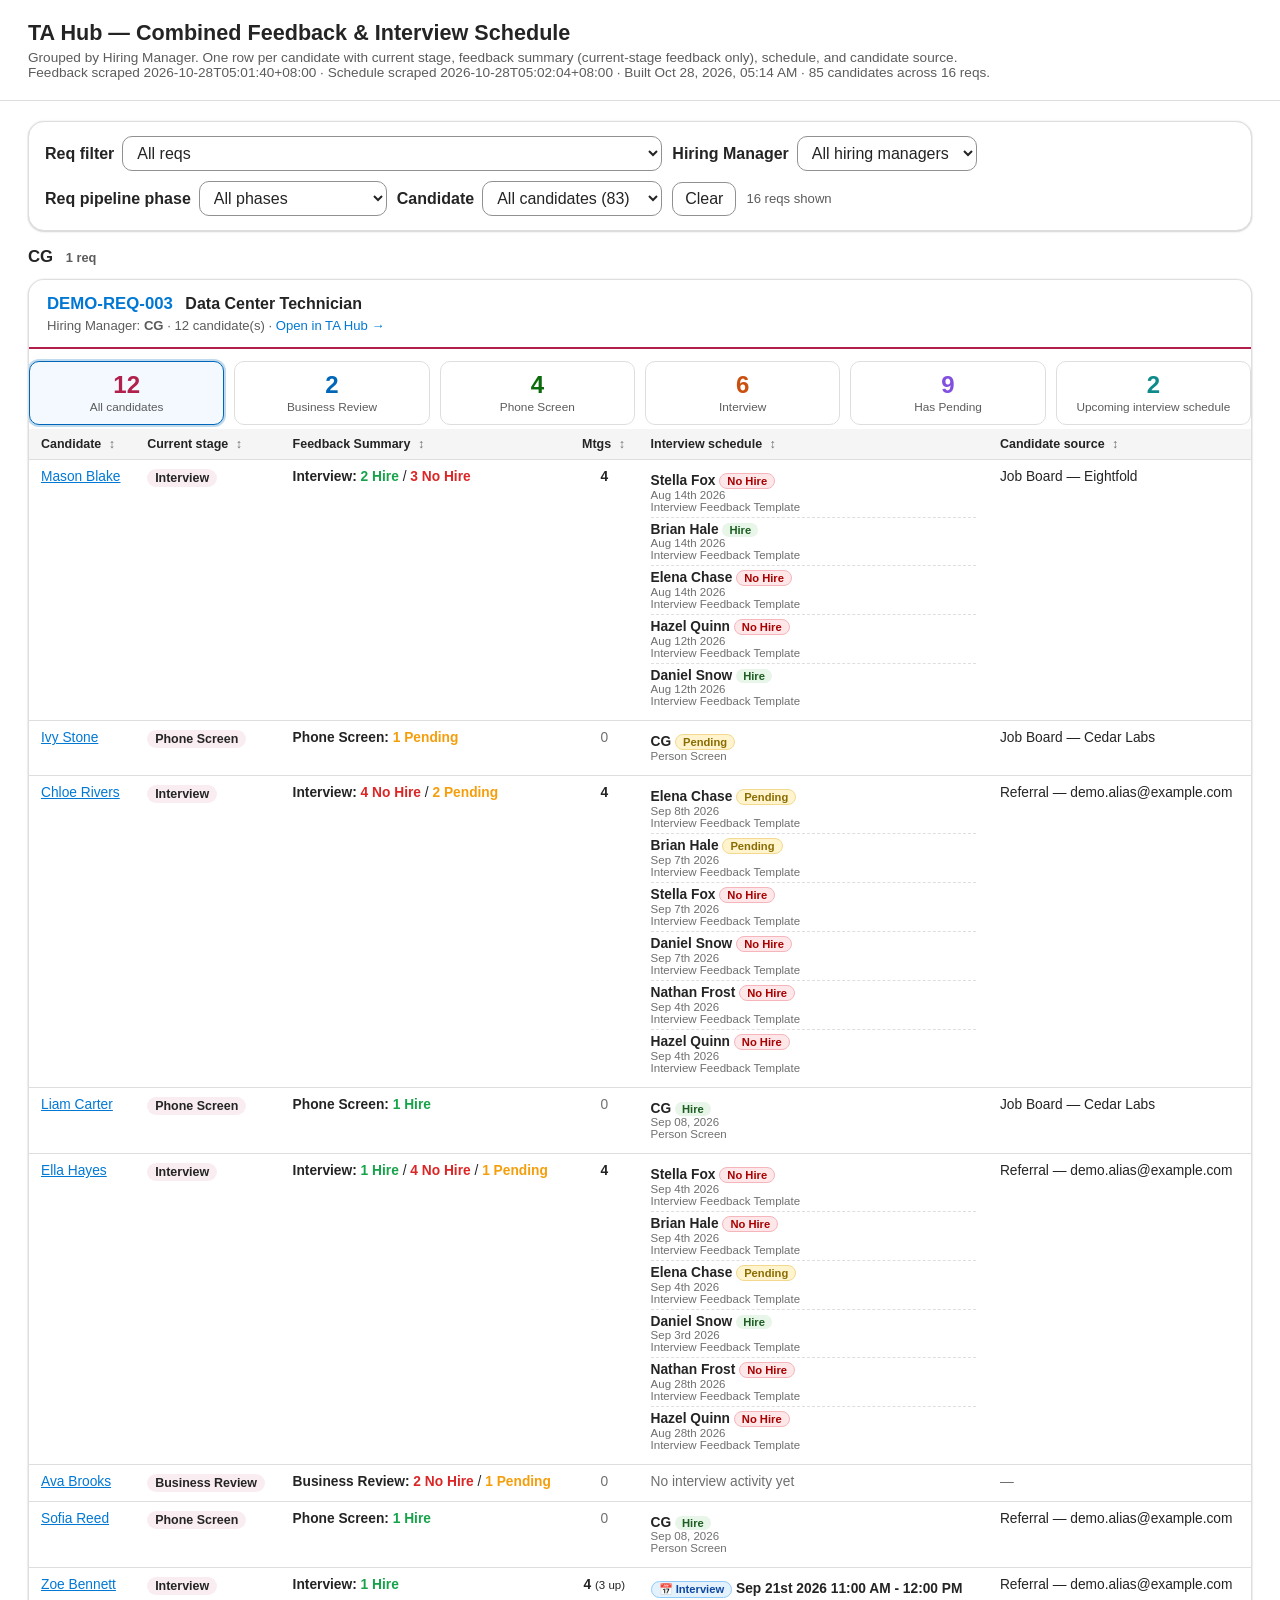
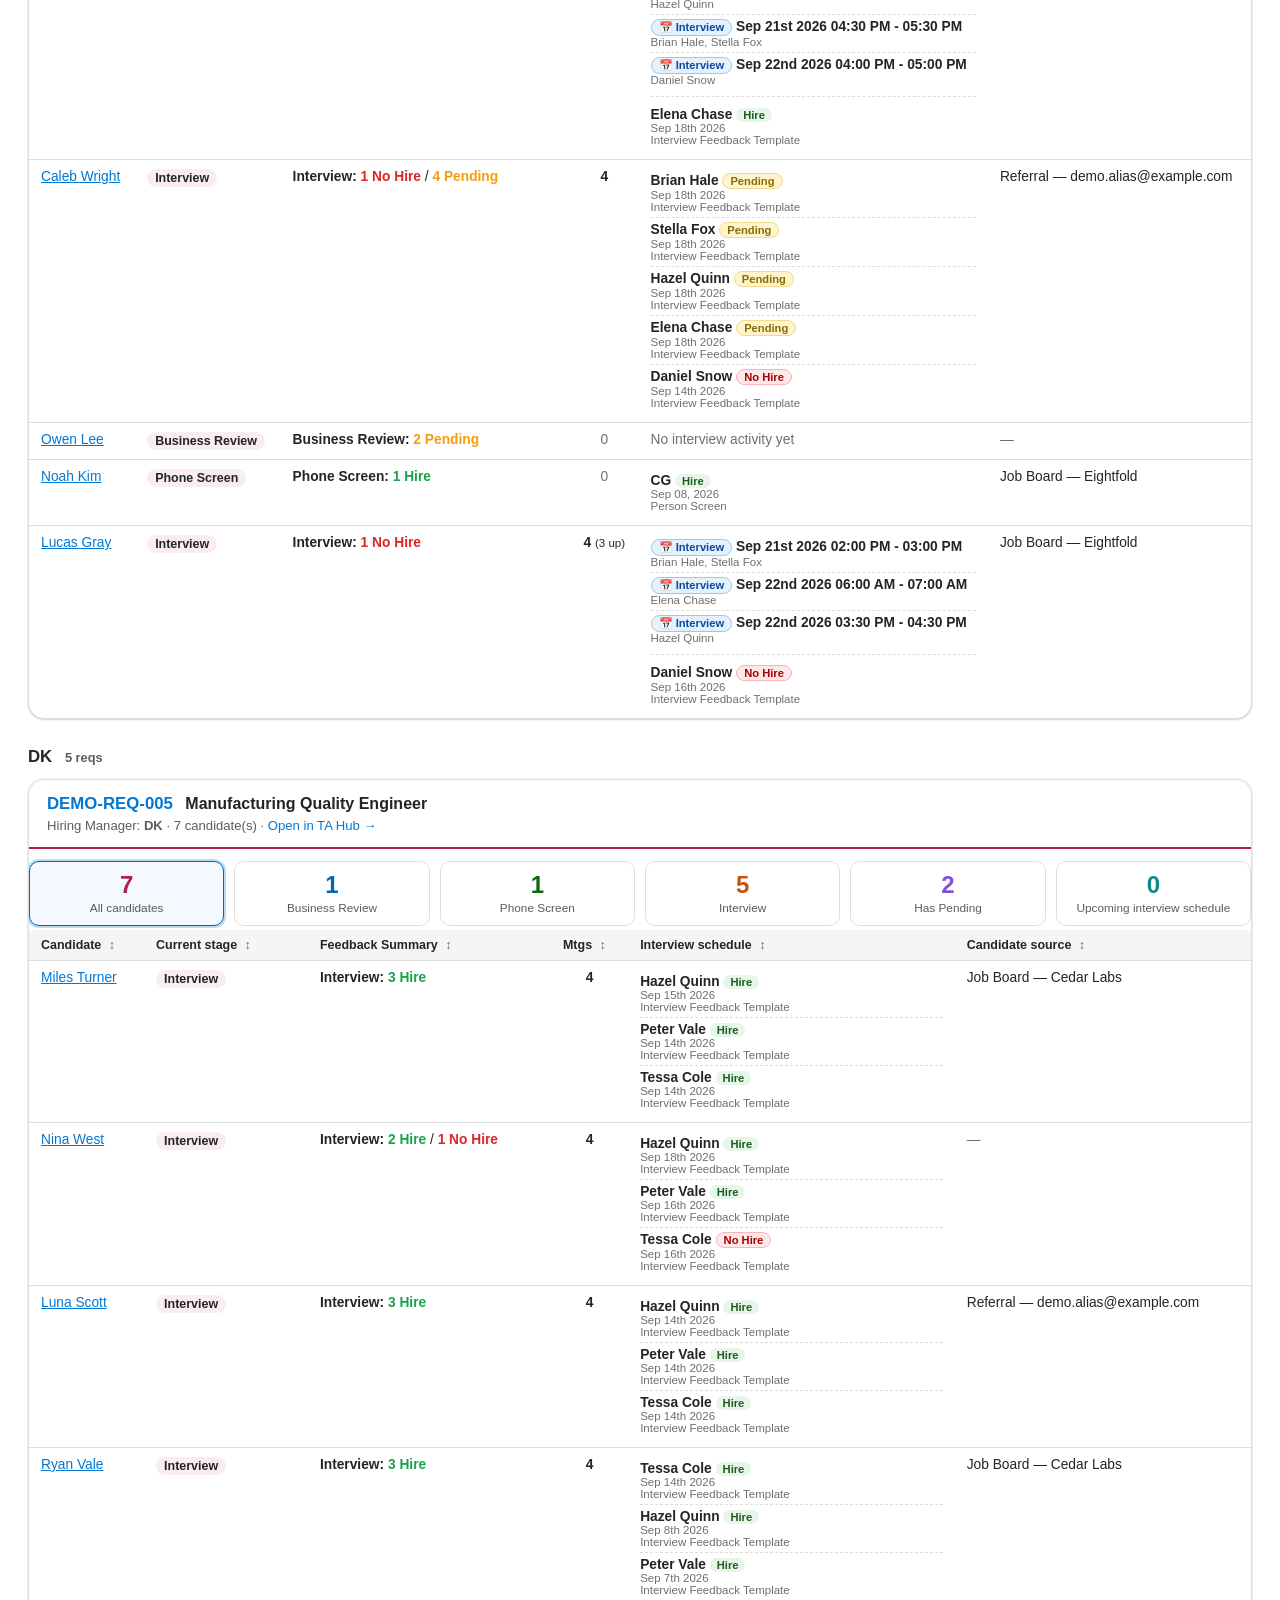
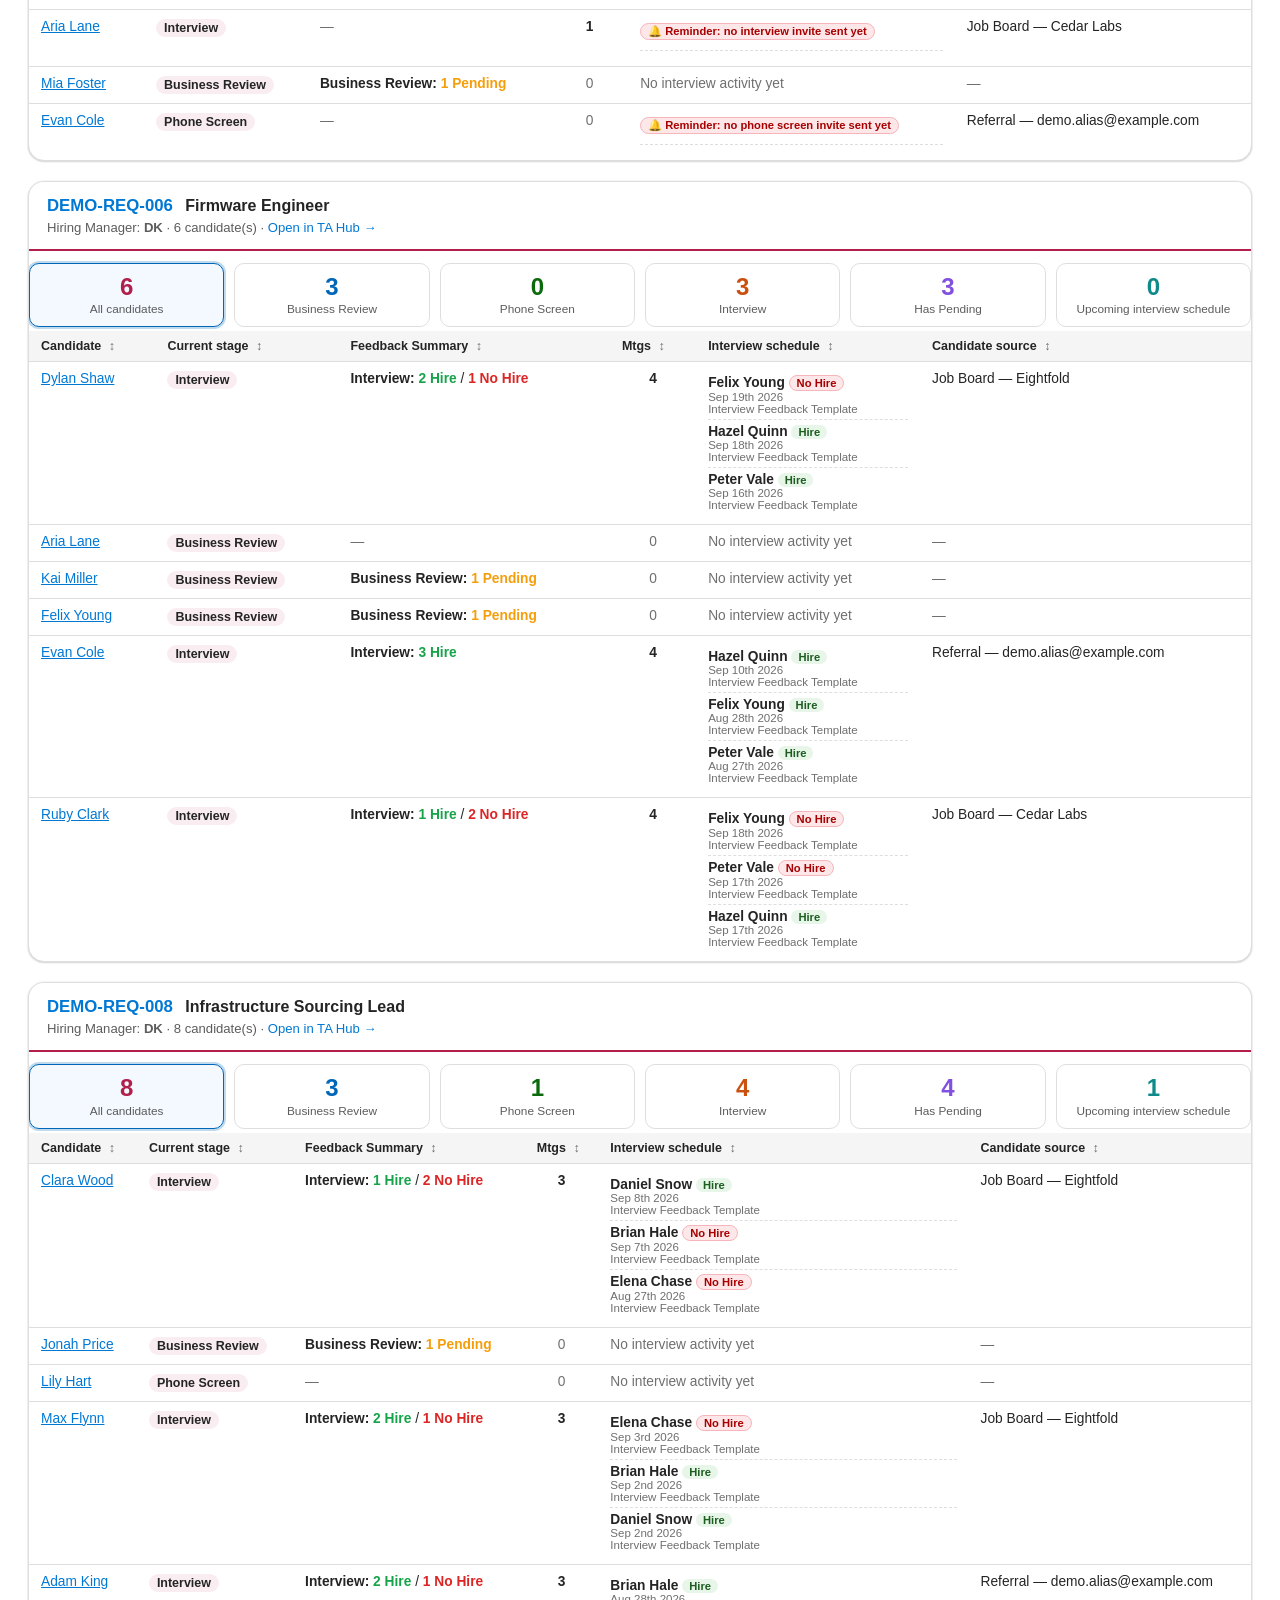
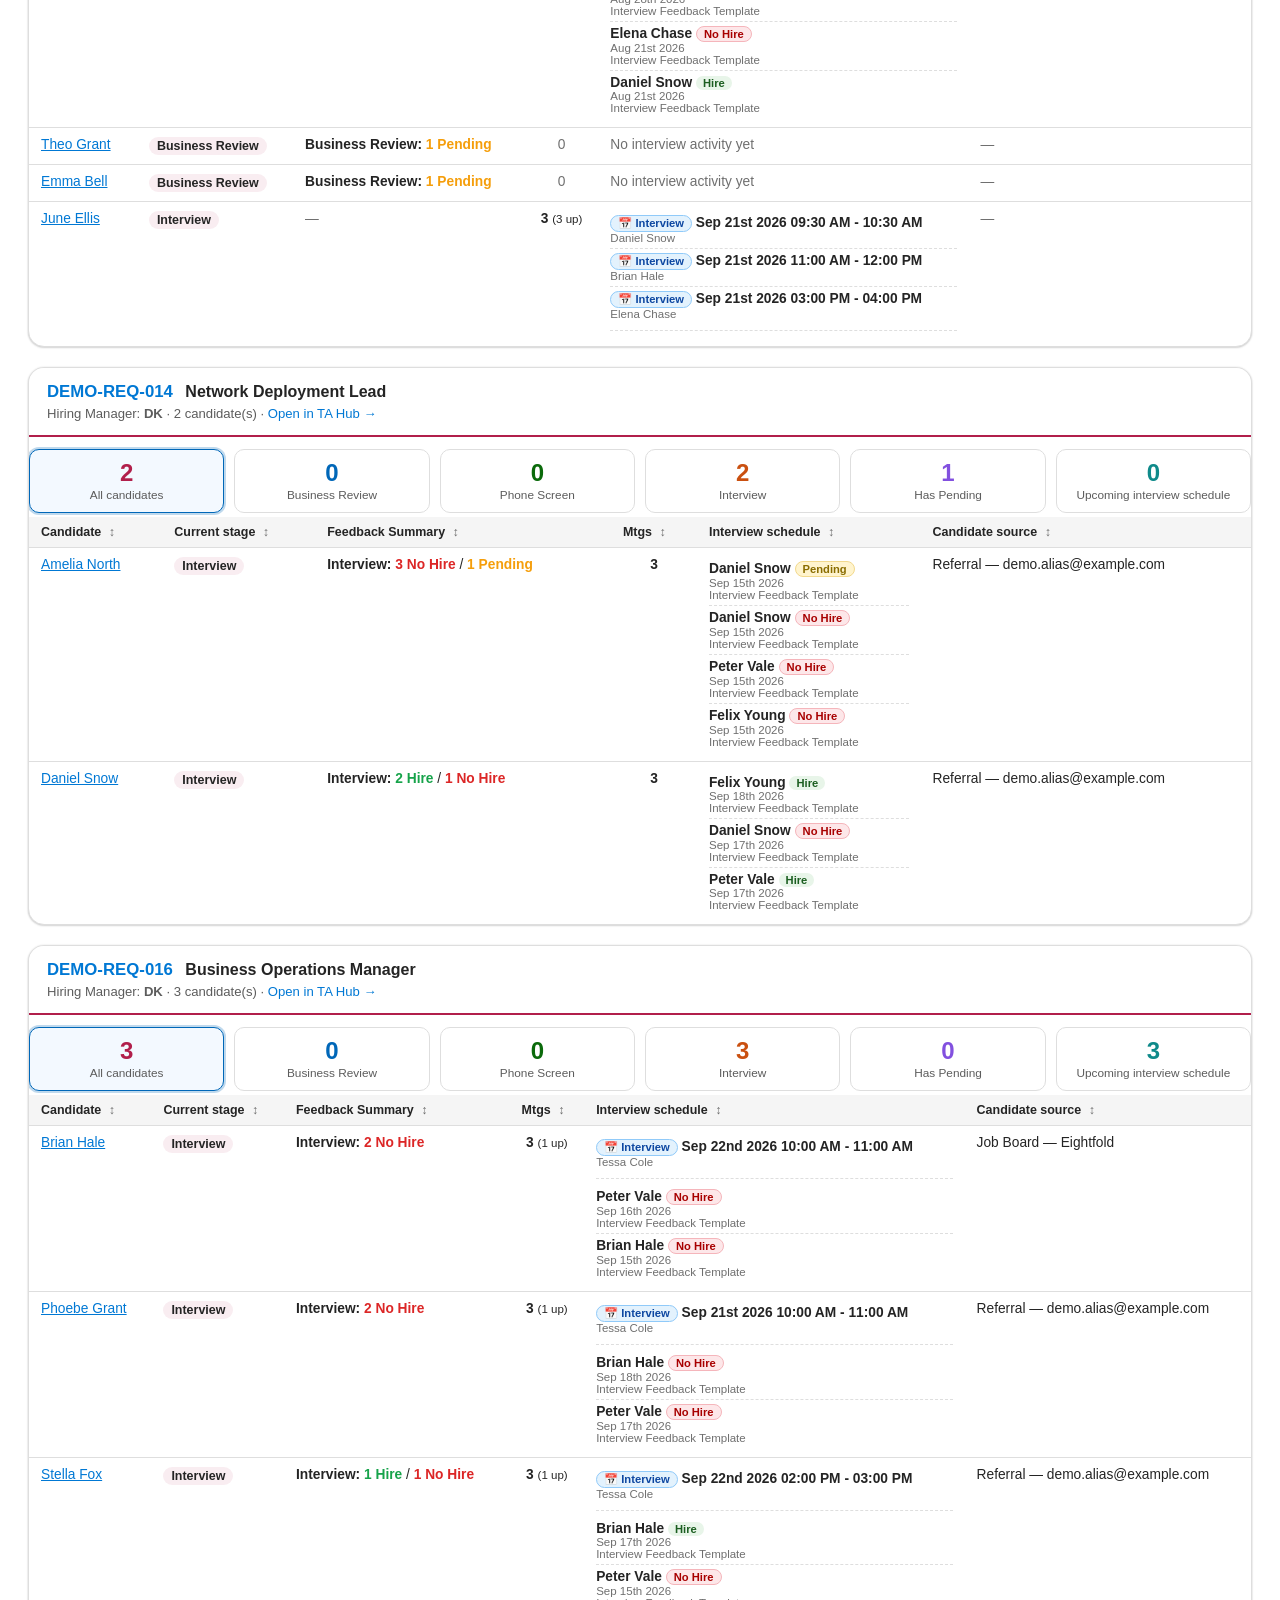
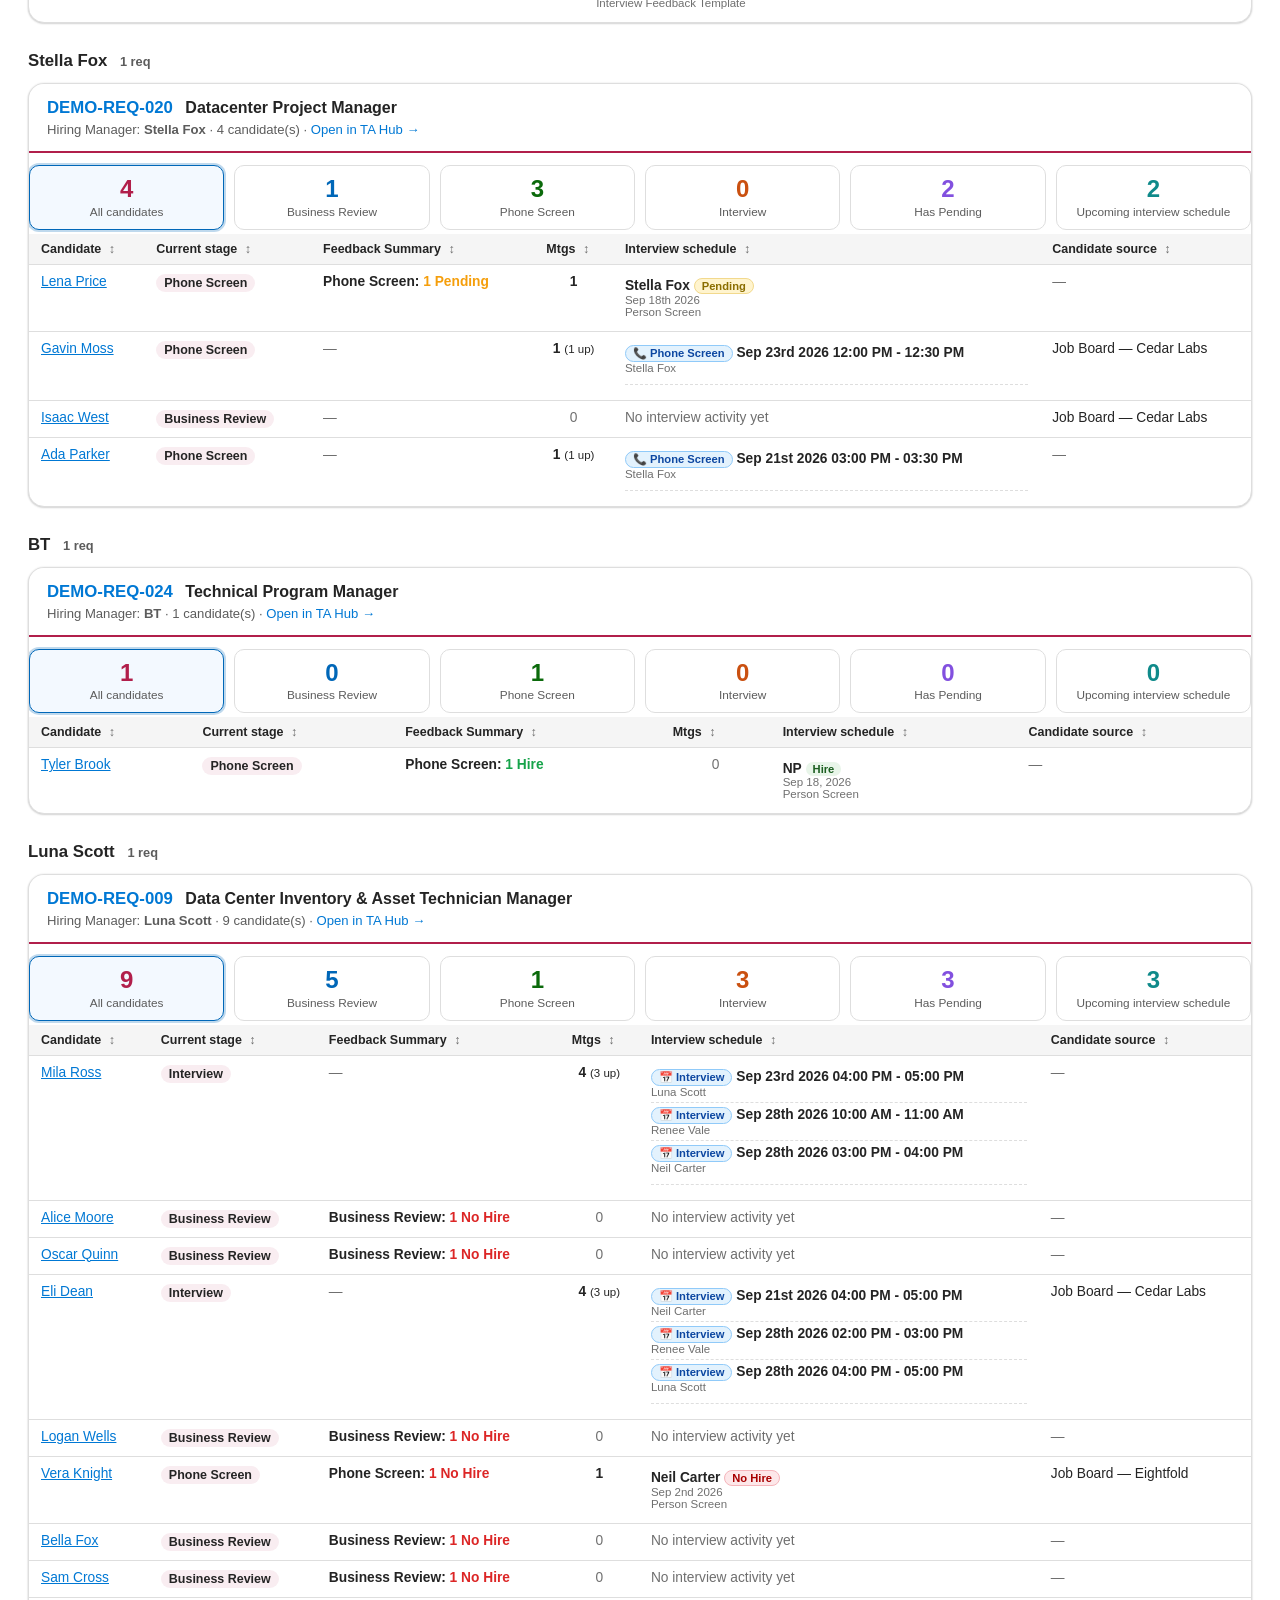
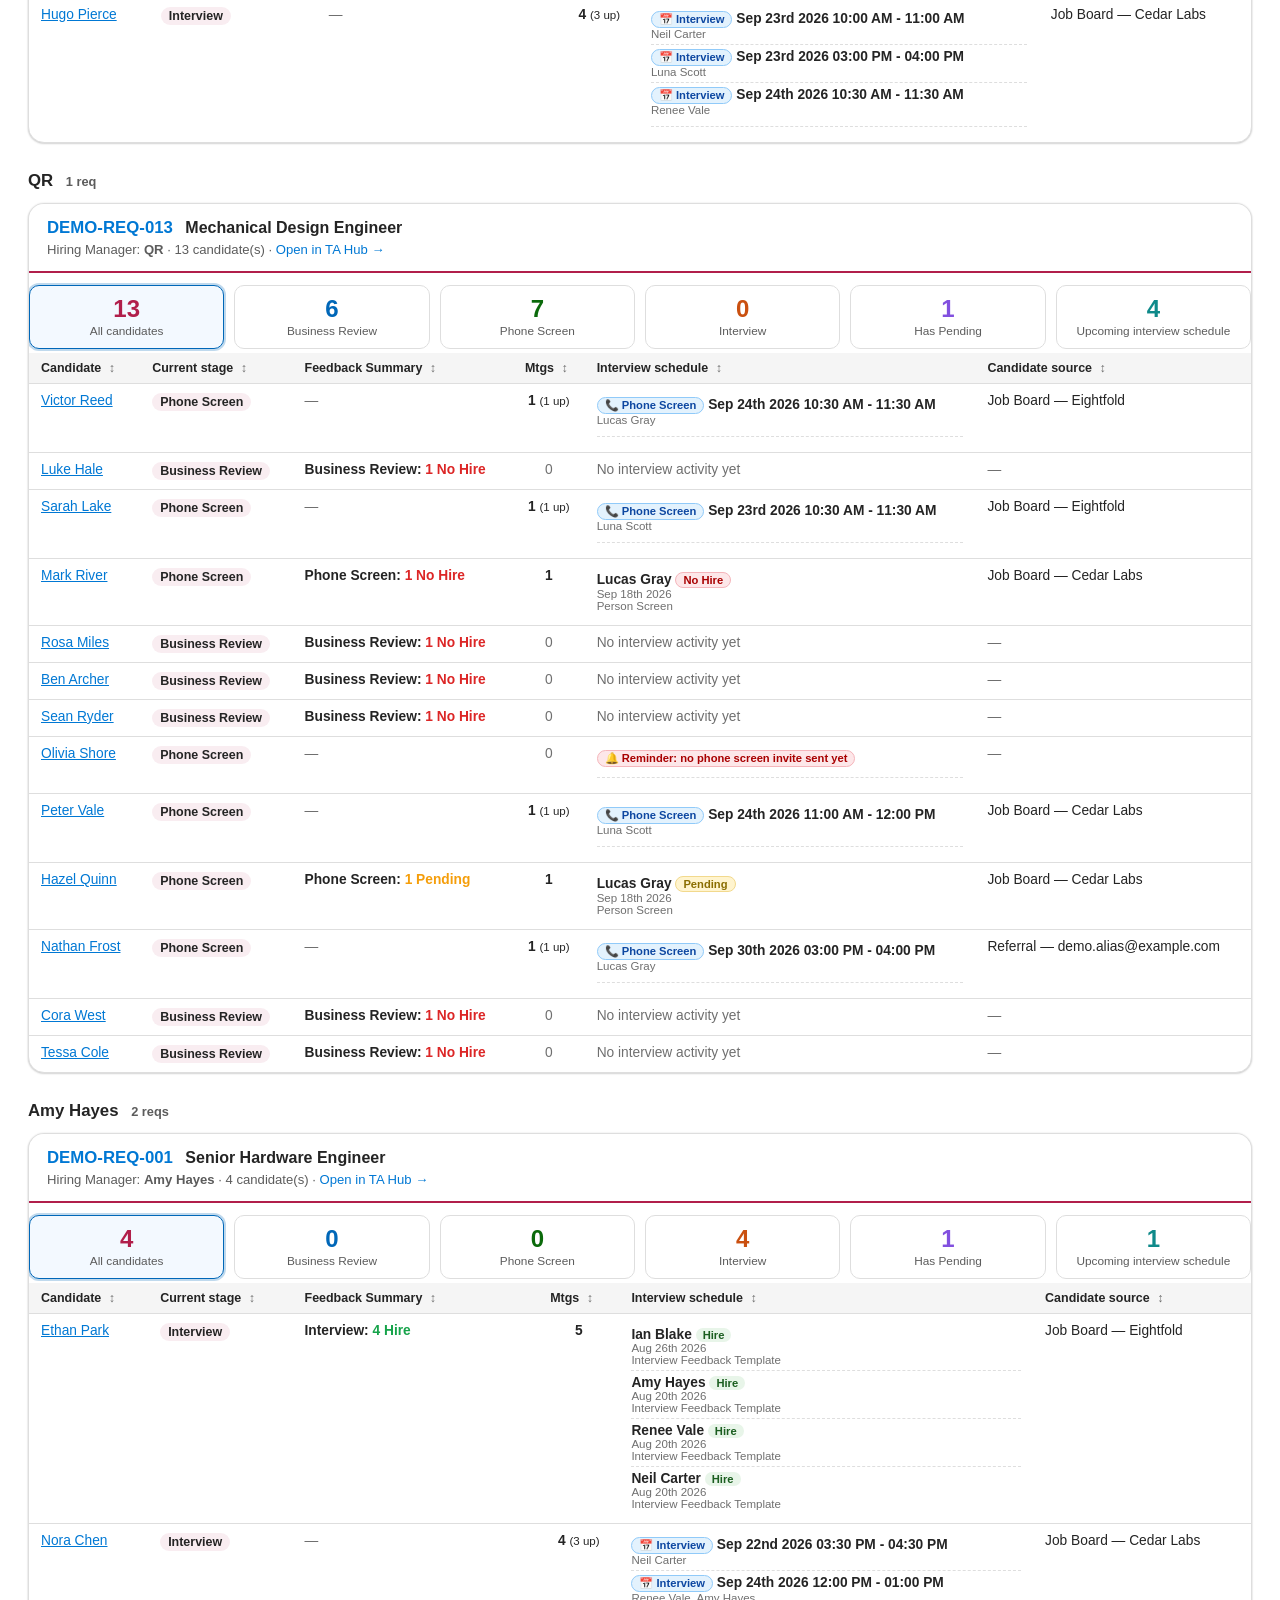
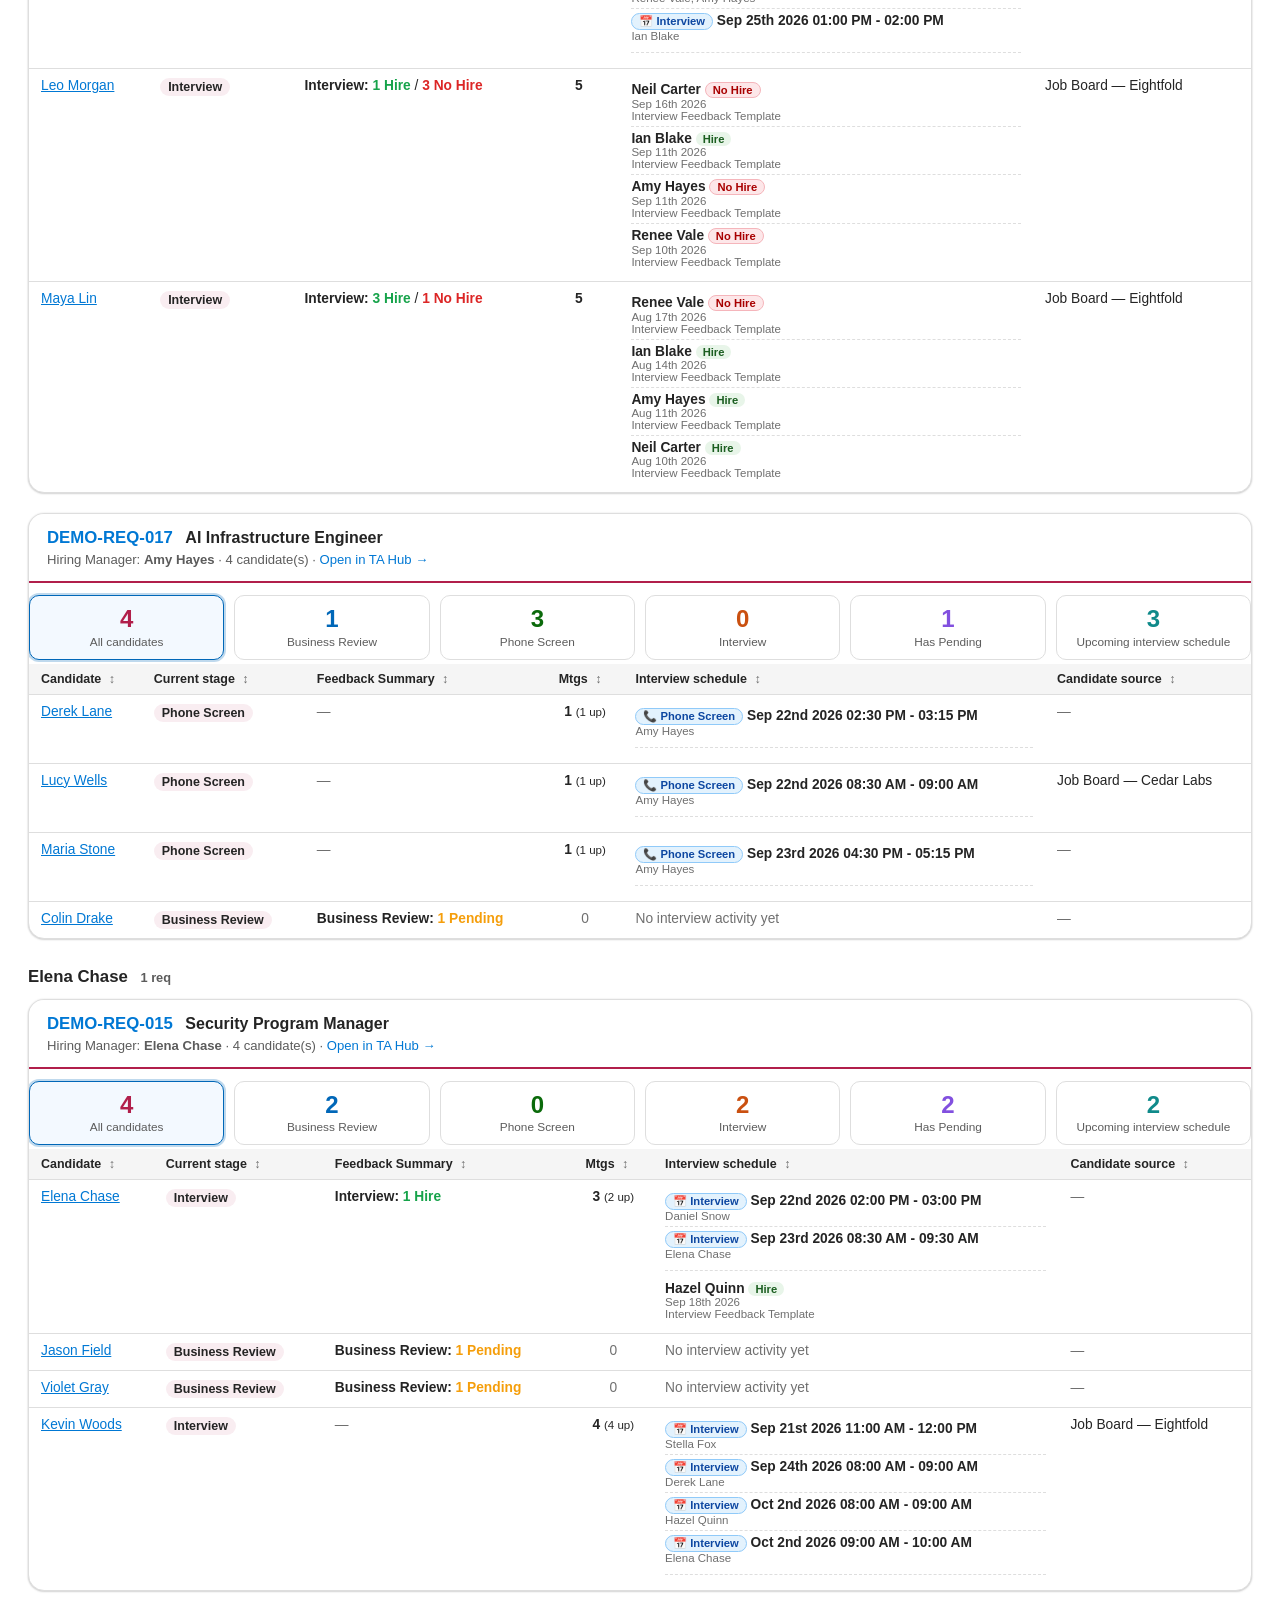
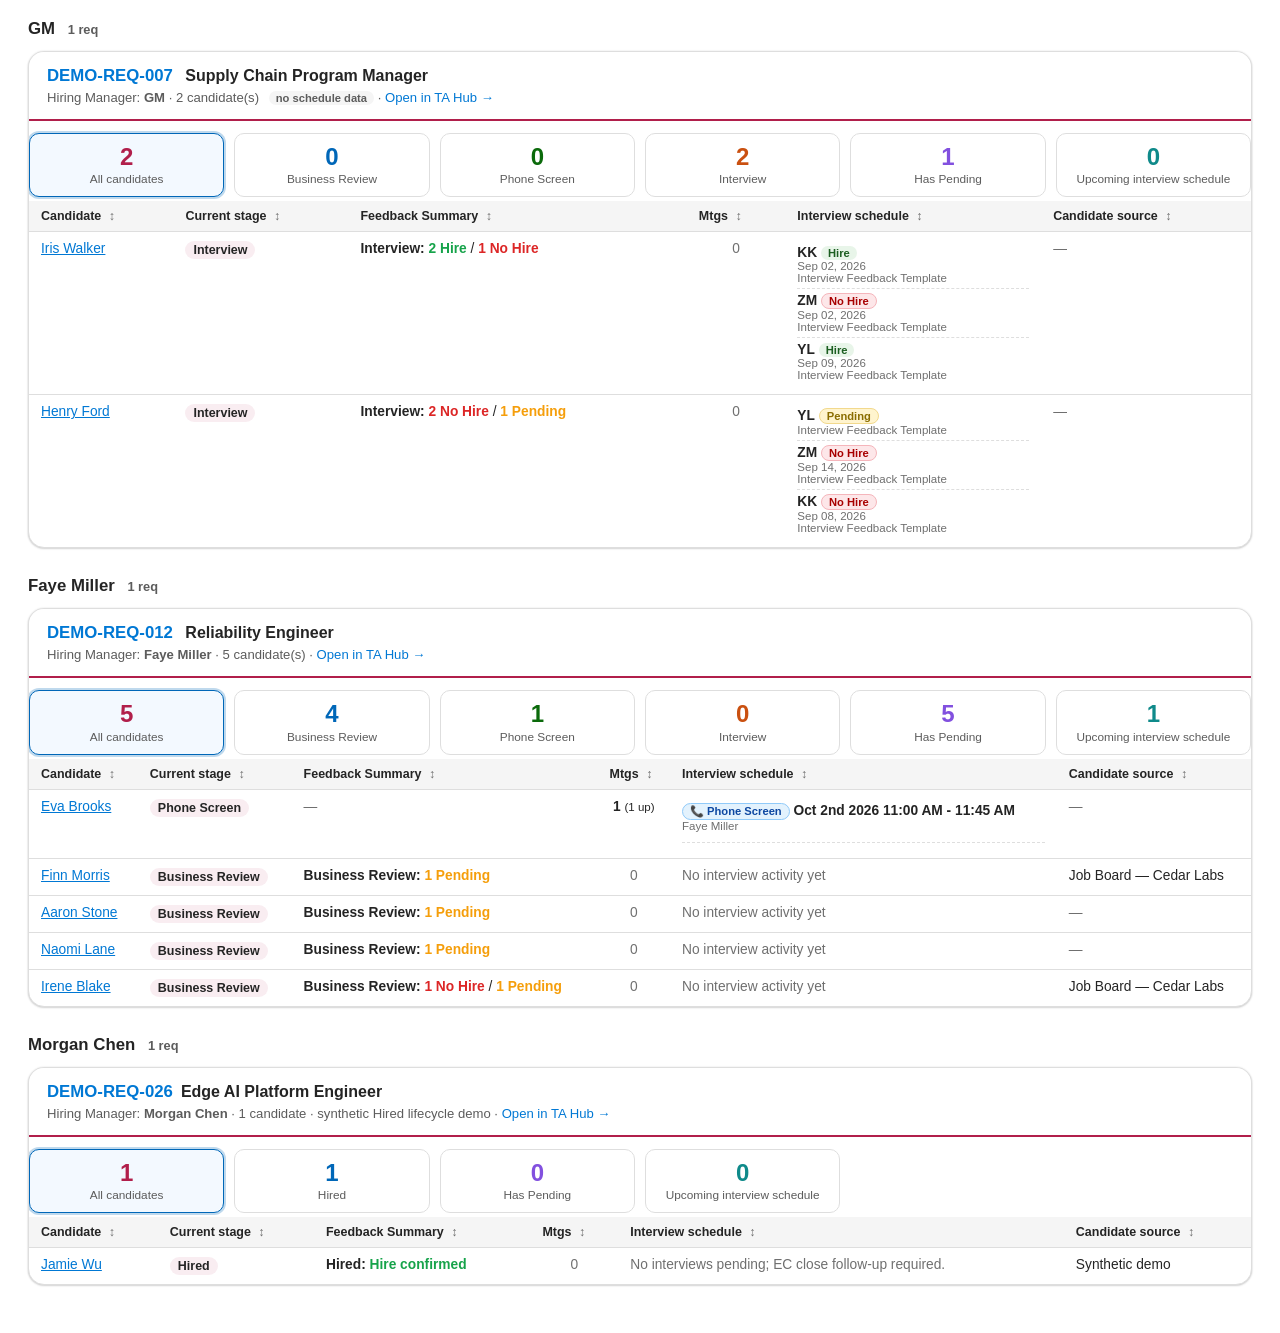
==== commit 512dad36: "Demo: set Feedback + Schedule header dates to 2026-10-28 Co-authored-by: Copilot <223556219+Copilot@" ====
--- a/combined-feedback-schedule-dashboard.html
+++ b/combined-feedback-schedule-dashboard.html
@@ -139,7 +139,7 @@
 <header class="top">
   <h1>TA Hub — Combined Feedback &amp; Interview Schedule</h1>
   <div class="sub">Grouped by Hiring Manager. One row per candidate with current stage, feedback summary (current-stage feedback only), schedule, and candidate source.<br>
-  Feedback scraped 2026-09-20T13:01:40.893Z · Schedule scraped 2026-09-20T13:02:04.105Z · Built Sep 20, 2026, 09:14 PM · 85 candidates across 16 reqs.</div>
+  Feedback scraped 2026-10-28T05:01:40+08:00 · Schedule scraped 2026-10-28T05:02:04+08:00 · Built Oct 28, 2026, 05:14 AM · 85 candidates across 16 reqs.</div>
 </header>
 <main>
   <div class="filters">
